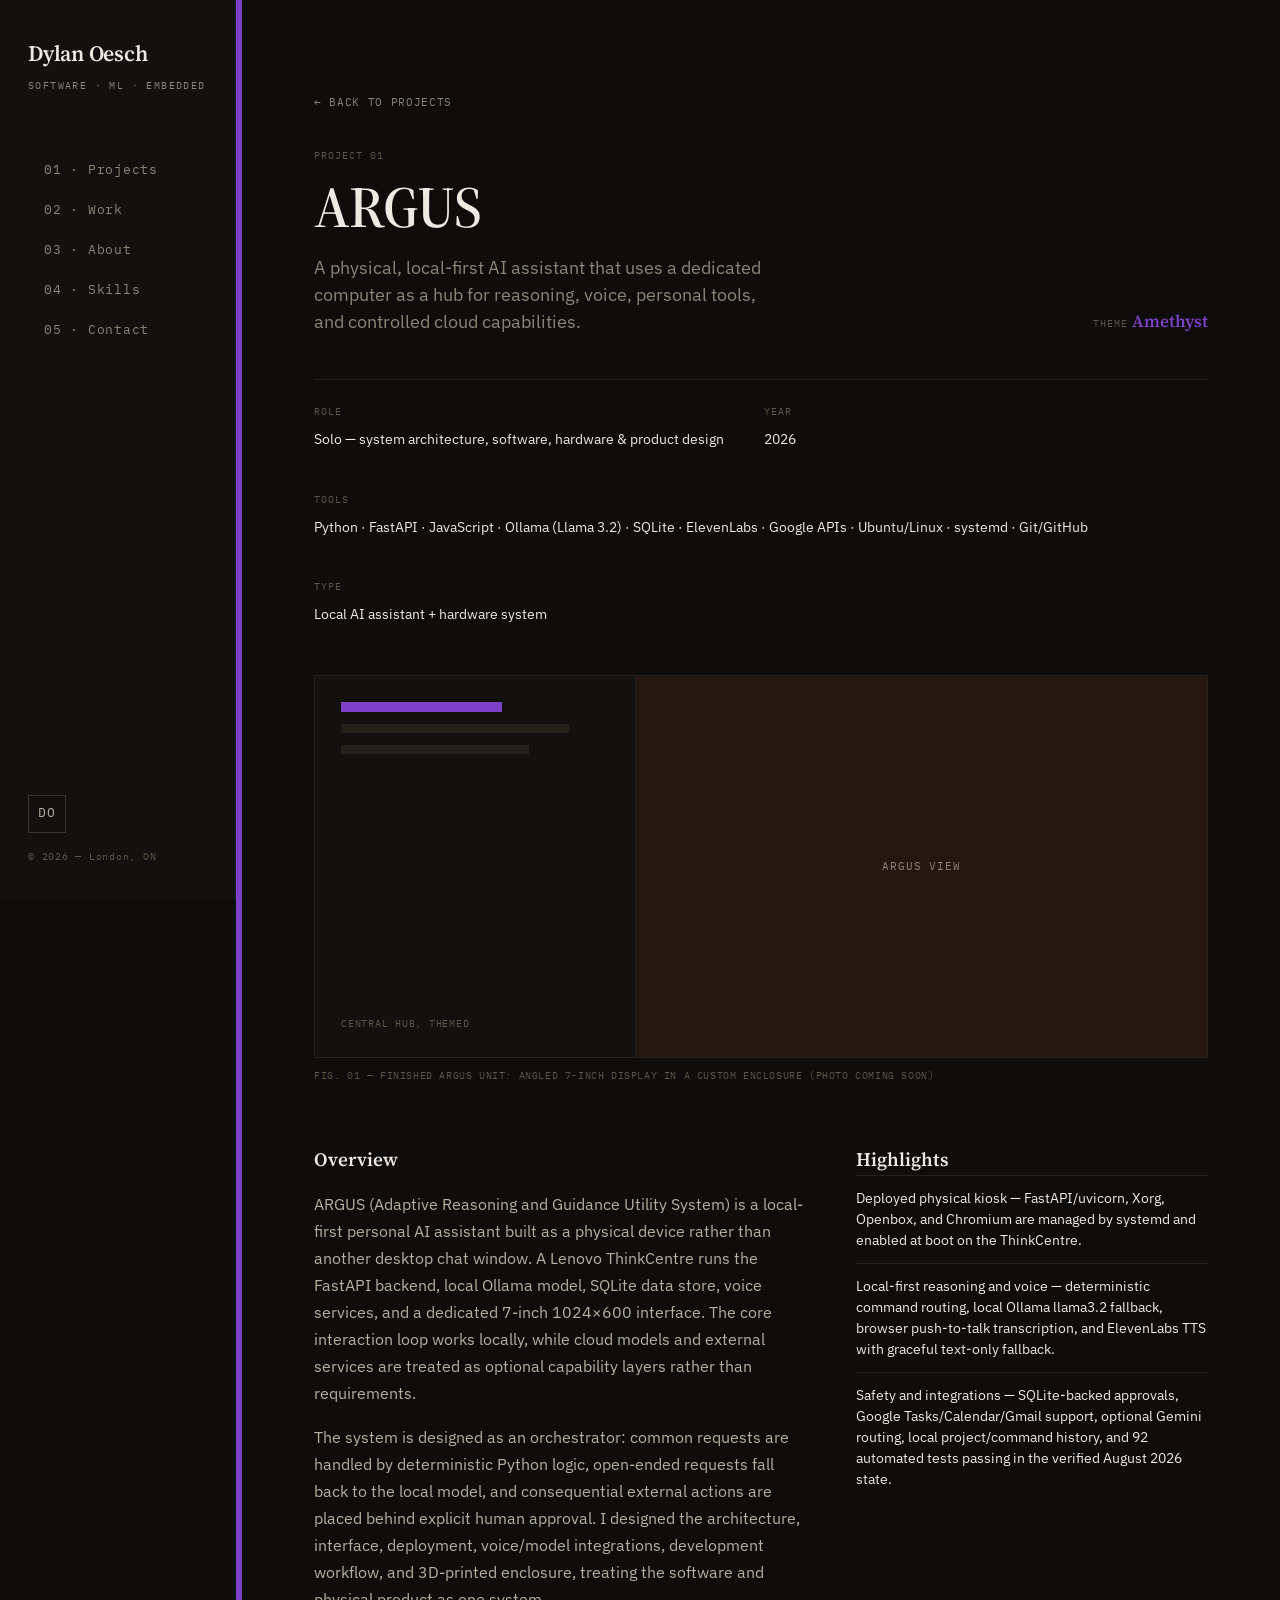
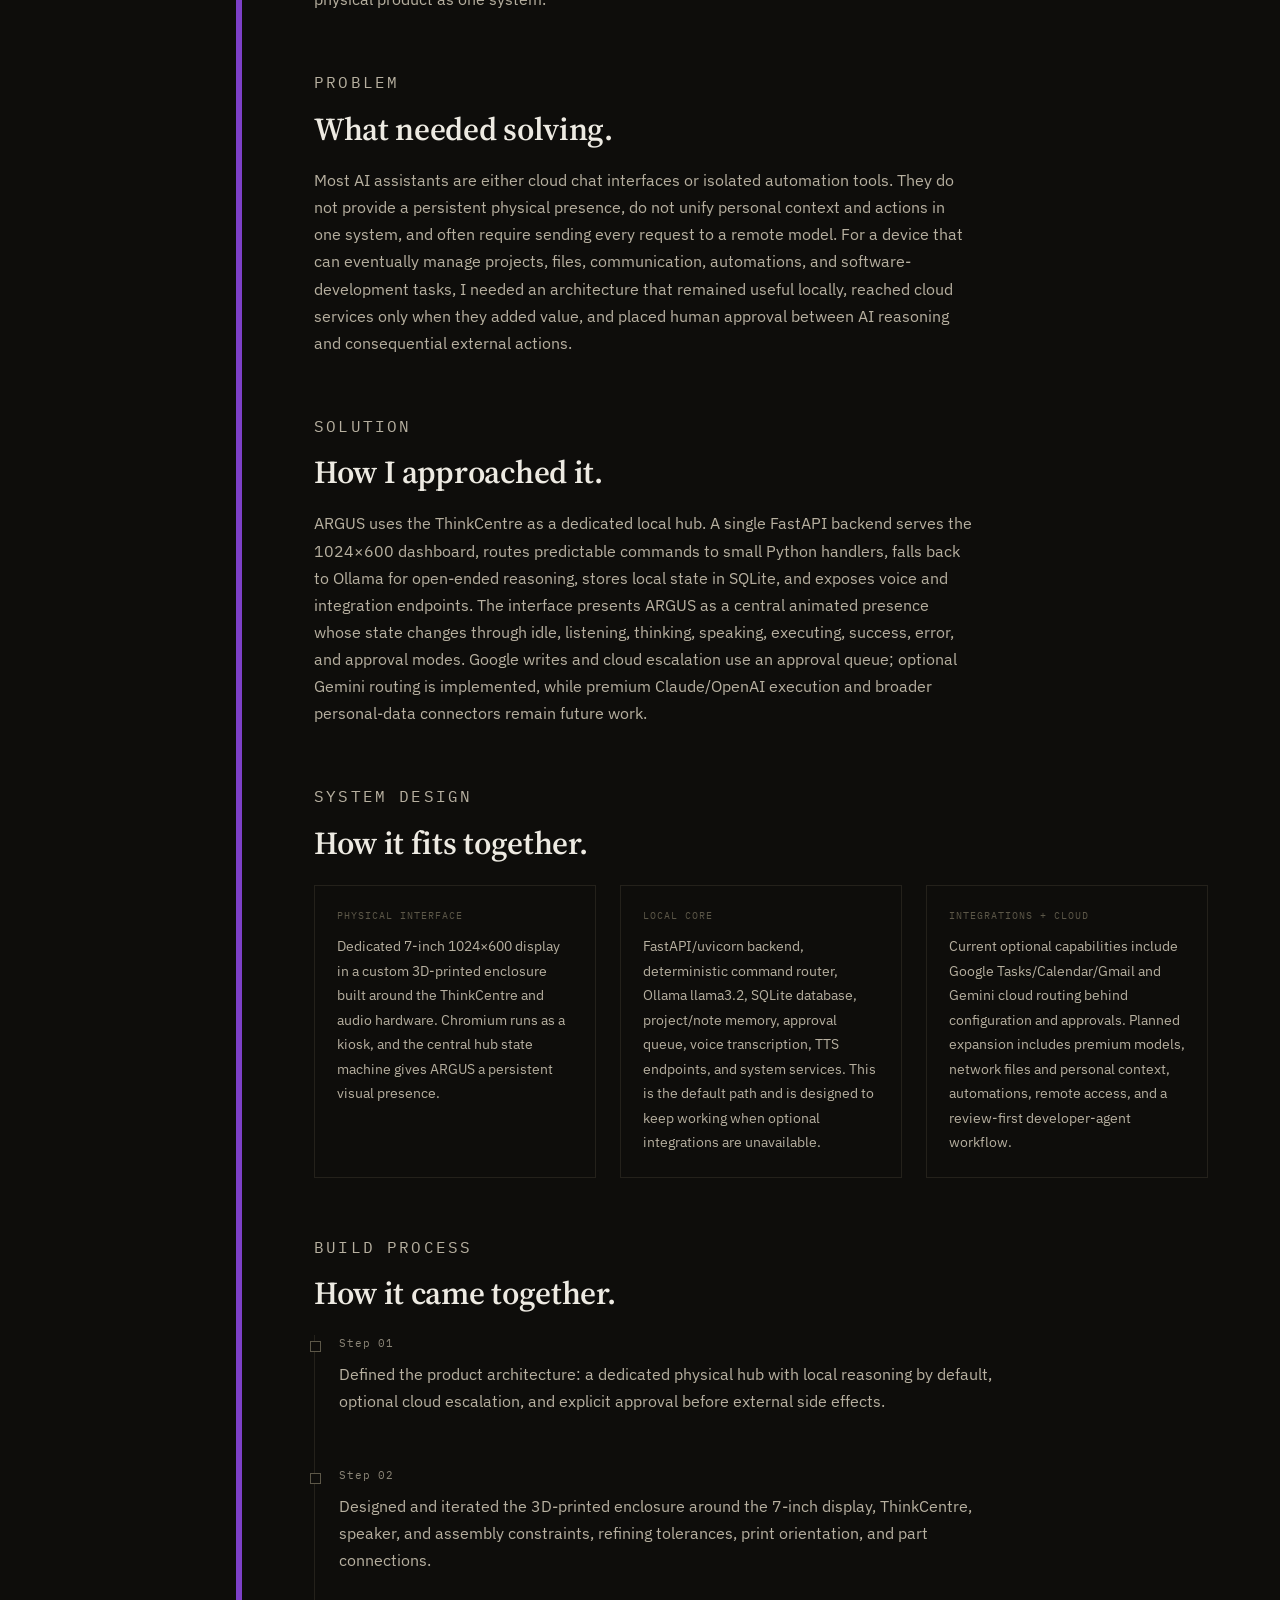
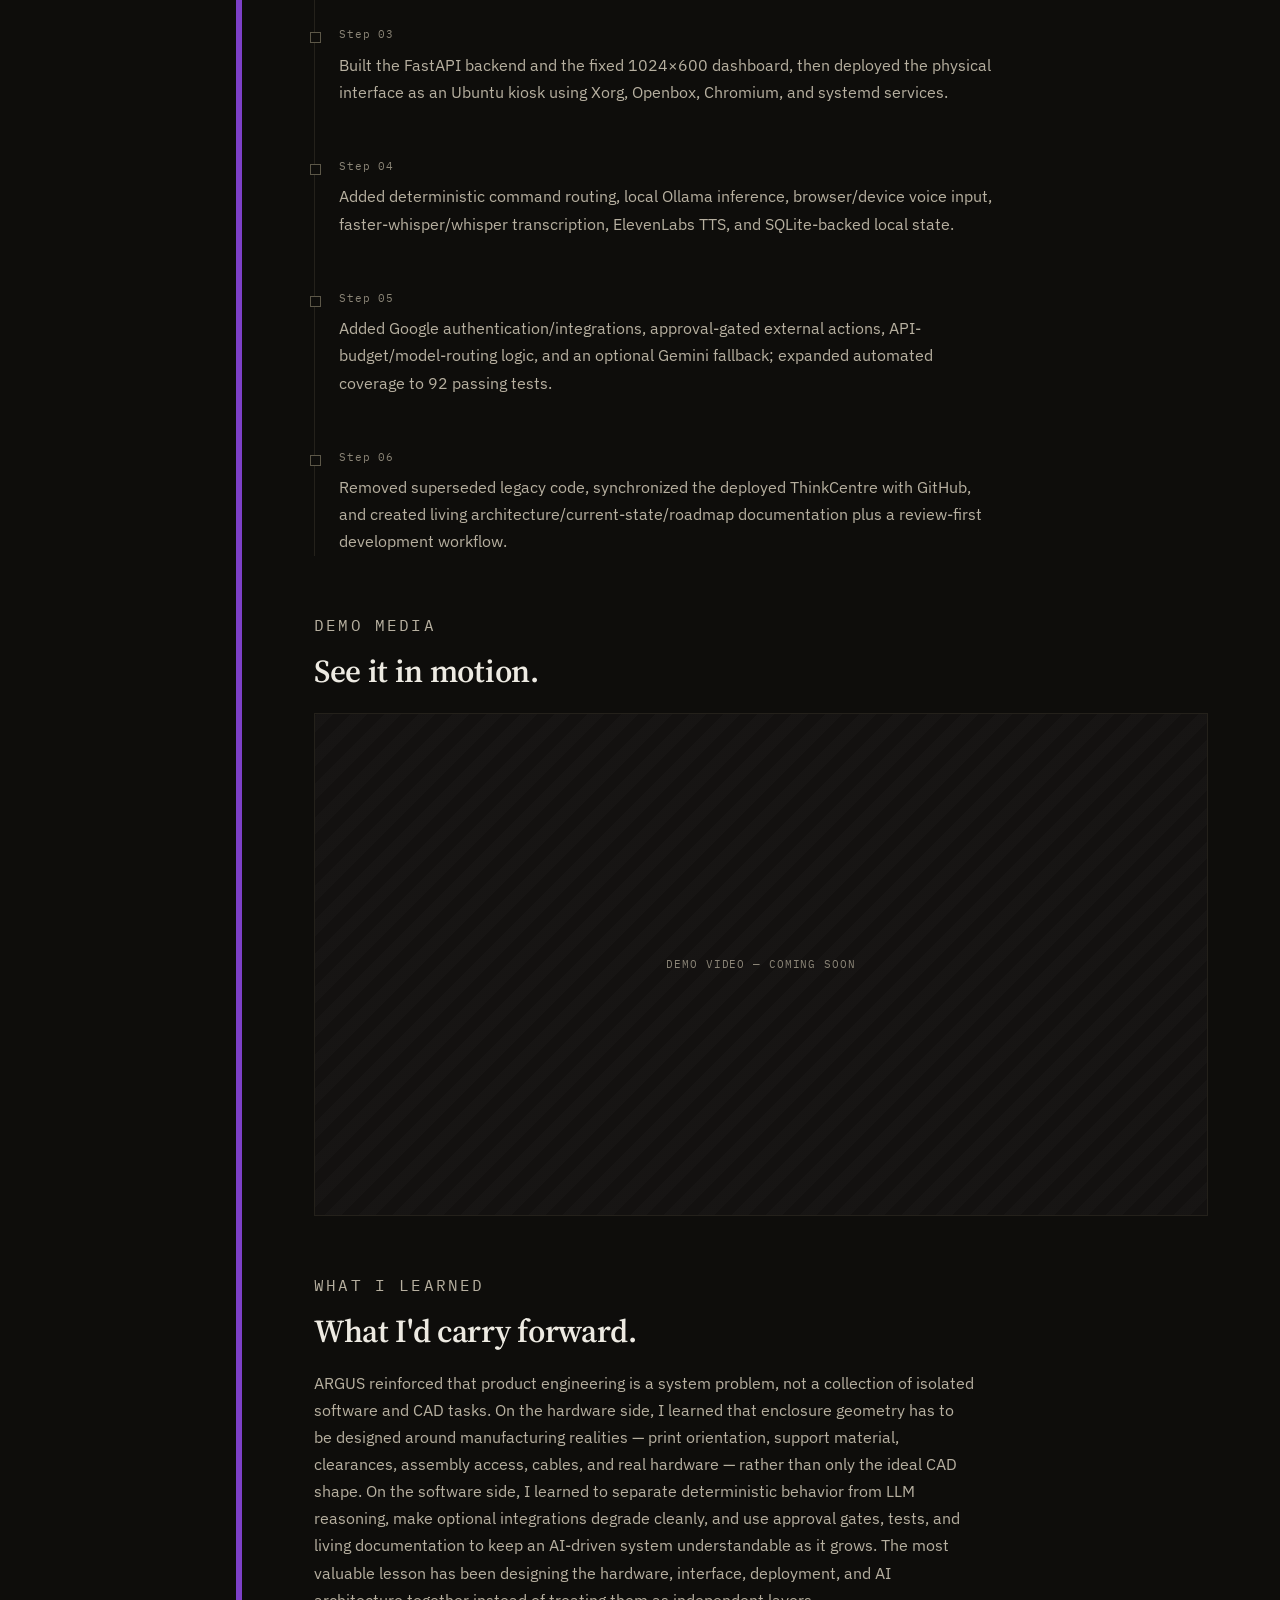
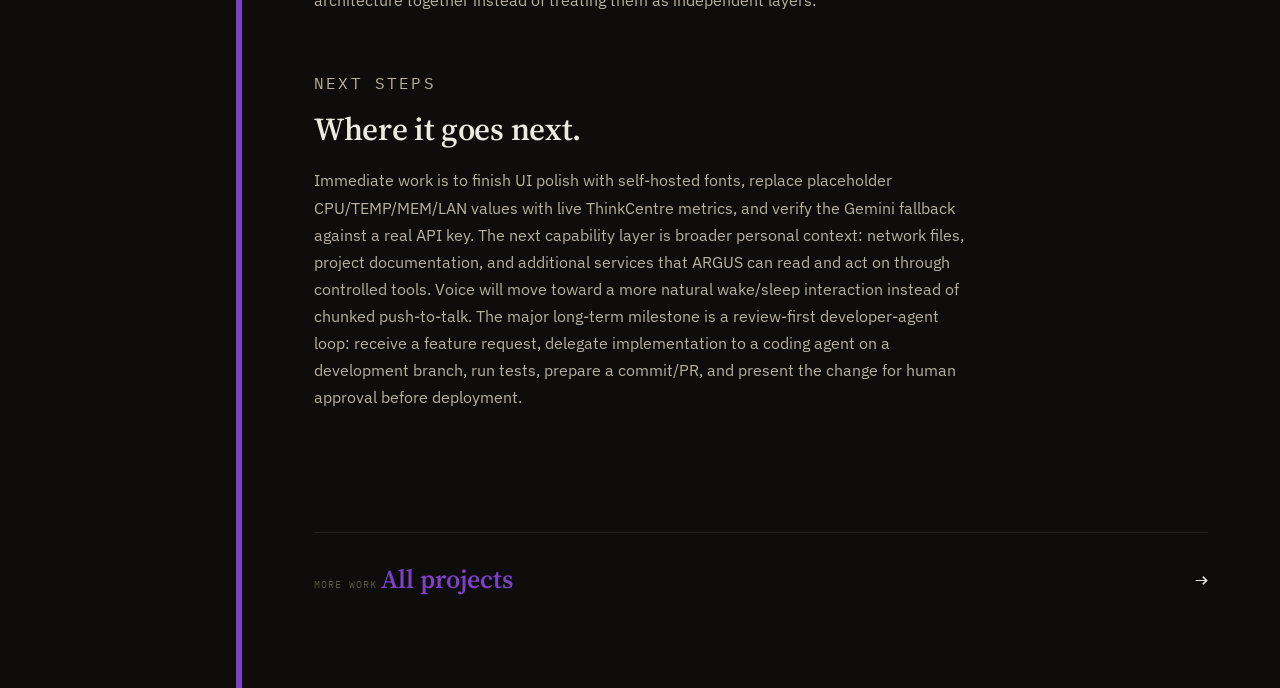
==== argus.html @ 0c1133d1 "Add DO monogram favicon and theme-color Add an SVG favicon (DO monogram, off-white on dark, matching" ====
<!DOCTYPE html>
<html lang="en">
<head>
  <meta charset="UTF-8">
  <meta name="viewport" content="width=device-width, initial-scale=1.0">
  <meta name="description" content="ARGUS — a physical, local-first AI assistant that unifies on-device reasoning, voice, integrations, and custom hardware. A project by Dylan Oesch.">
  <title>ARGUS — Dylan Oesch</title>
  <link rel="preconnect" href="https://fonts.googleapis.com">
  <link rel="preconnect" href="https://fonts.gstatic.com" crossorigin>
  <link href="https://fonts.googleapis.com/css2?family=IBM+Plex+Mono:wght@400;500&family=IBM+Plex+Sans:wght@400;500&family=Source+Serif+4:opsz,wght@8..60,400;8..60,500;8..60,600;8..60,700&display=swap" rel="stylesheet">
  <link rel="icon" type="image/svg+xml" href="favicon.svg">
  <meta name="theme-color" content="#0E0D0B">
  <link rel="stylesheet" href="styles.css">
</head>
<body>
  <div class="layout">
    <!-- Sidebar -->
    <aside class="sidebar">
      <div>
        <a class="brand" href="index.html" aria-label="Portfolio home">
          <span class="brand-name">Dylan Oesch</span>
          <span class="brand-tag">Software · ML · Embedded</span>
        </a>
        <a class="topbar-brand brand-name" href="index.html">Dylan Oesch</a>

        <button class="nav-toggle" type="button" aria-expanded="false" aria-controls="sidebar-nav">
          <span class="sr-only">Toggle navigation</span>
          <span></span>
          <span></span>
          <span></span>
        </button>

        <nav class="sidebar-nav" id="sidebar-nav" aria-label="Primary">
          <a href="index.html#projects">01 · Projects</a>
          <a href="index.html#work">02 · Work</a>
          <a href="index.html#about">03 · About</a>
          <a href="index.html#skills">04 · Skills</a>
          <a href="index.html#contact">05 · Contact</a>
        </nav>
      </div>

      <div class="sidebar-foot">
        <span class="monogram" aria-hidden="true">DO</span>
        <span class="sidebar-copy">&copy; <span id="year"></span> — London, ON</span>
      </div>
    </aside>

    <main class="main">
      <section class="section detail accent-purple">
        <a class="back-link" href="index.html#projects">&larr; Back to projects</a>

        <div class="detail-head">
          <div>
            <p class="label">Project 01</p>
            <h1 style="margin-top:12px;">ARGUS</h1>
            <p class="lede">A physical, local-first AI assistant that uses a dedicated computer as a hub for reasoning, voice, personal tools, and controlled cloud capabilities.</p>
          </div>
          <div class="detail-theme">
            <span class="label">Theme</span>
            <span class="value">Amethyst</span>
          </div>
        </div>

        <!-- Spec strip -->
        <div class="spec-strip">
          <div class="spec"><span class="label">Role</span><span class="value">Solo — system architecture, software, hardware &amp; product design</span></div>
          <div class="spec"><span class="label">Year</span><span class="value">2026</span></div>
          <div class="spec"><span class="label">Tools</span><span class="value">Python · FastAPI · JavaScript · Ollama (Llama 3.2) · SQLite · ElevenLabs · Google APIs · Ubuntu/Linux · systemd · Git/GitHub</span></div>
          <div class="spec"><span class="label">Type</span><span class="value">Local AI assistant + hardware system</span></div>
        </div>

        <!-- Hero figure (placeholder until argus-hero.jpg is added) -->
        <figure class="figure">
          <div class="figure-frame">
            <div class="figure-left">
              <div class="bar"></div>
              <div class="bar-muted" style="width:85%;"></div>
              <div class="bar-muted" style="width:70%;"></div>
              <div class="cap">central hub, themed</div>
            </div>
            <div class="figure-right">
              <span>ARGUS view</span>
            </div>
          </div>
          <figcaption class="figcaption">Fig. 01 — finished ARGUS unit: angled 7-inch display in a custom enclosure (photo coming soon)</figcaption>
        </figure>

        <!-- Overview + Highlights -->
        <div class="detail-body">
          <div class="two-col">
            <div class="detail-block">
              <h3>Overview</h3>
              <p style="margin-top:16px;">ARGUS (Adaptive Reasoning and Guidance Utility System) is a local-first personal AI assistant built as a physical device rather than another desktop chat window. A Lenovo ThinkCentre runs the FastAPI backend, local Ollama model, SQLite data store, voice services, and a dedicated 7-inch 1024×600 interface. The core interaction loop works locally, while cloud models and external services are treated as optional capability layers rather than requirements.</p>
              <p>The system is designed as an orchestrator: common requests are handled by deterministic Python logic, open-ended requests fall back to the local model, and consequential external actions are placed behind explicit human approval. I designed the architecture, interface, deployment, voice/model integrations, development workflow, and 3D-printed enclosure, treating the software and physical product as one system.</p>
            </div>
            <div class="detail-block">
              <h3 style="margin-bottom:0;">Highlights</h3>
              <ul class="highlight-list">
                <li>Deployed physical kiosk — FastAPI/uvicorn, Xorg, Openbox, and Chromium are managed by systemd and enabled at boot on the ThinkCentre.</li>
                <li>Local-first reasoning and voice — deterministic command routing, local Ollama llama3.2 fallback, browser push-to-talk transcription, and ElevenLabs TTS with graceful text-only fallback.</li>
                <li>Safety and integrations — SQLite-backed approvals, Google Tasks/Calendar/Gmail support, optional Gemini routing, local project/command history, and 92 automated tests passing in the verified August 2026 state.</li>
              </ul>
            </div>
          </div>

          <!-- Problem -->
          <article class="detail-block" id="problem">
            <p class="eyebrow">Problem</p>
            <h2>What needed solving.</h2>
            <p>Most AI assistants are either cloud chat interfaces or isolated automation tools. They do not provide a persistent physical presence, do not unify personal context and actions in one system, and often require sending every request to a remote model. For a device that can eventually manage projects, files, communication, automations, and software-development tasks, I needed an architecture that remained useful locally, reached cloud services only when they added value, and placed human approval between AI reasoning and consequential external actions.</p>
          </article>

          <!-- Solution -->
          <article class="detail-block" id="solution">
            <p class="eyebrow">Solution</p>
            <h2>How I approached it.</h2>
            <p>ARGUS uses the ThinkCentre as a dedicated local hub. A single FastAPI backend serves the 1024×600 dashboard, routes predictable commands to small Python handlers, falls back to Ollama for open-ended reasoning, stores local state in SQLite, and exposes voice and integration endpoints. The interface presents ARGUS as a central animated presence whose state changes through idle, listening, thinking, speaking, executing, success, error, and approval modes. Google writes and cloud escalation use an approval queue; optional Gemini routing is implemented, while premium Claude/OpenAI execution and broader personal-data connectors remain future work.</p>
          </article>

          <!-- System design -->
          <article class="detail-block" id="system-design">
            <p class="eyebrow">System Design</p>
            <h2>How it fits together.</h2>
            <div class="spec-grid" style="margin-top:24px;">
              <div class="spec-card">
                <span class="label">Physical Interface</span>
                <p>Dedicated 7-inch 1024×600 display in a custom 3D-printed enclosure built around the ThinkCentre and audio hardware. Chromium runs as a kiosk, and the central hub state machine gives ARGUS a persistent visual presence.</p>
              </div>
              <div class="spec-card">
                <span class="label">Local Core</span>
                <p>FastAPI/uvicorn backend, deterministic command router, Ollama llama3.2, SQLite database, project/note memory, approval queue, voice transcription, TTS endpoints, and system services. This is the default path and is designed to keep working when optional integrations are unavailable.</p>
              </div>
              <div class="spec-card">
                <span class="label">Integrations + Cloud</span>
                <p>Current optional capabilities include Google Tasks/Calendar/Gmail and Gemini cloud routing behind configuration and approvals. Planned expansion includes premium models, network files and personal context, automations, remote access, and a review-first developer-agent workflow.</p>
              </div>
            </div>
          </article>

          <!-- Build process -->
          <article class="detail-block" id="build-process">
            <p class="eyebrow">Build Process</p>
            <h2>How it came together.</h2>
            <div class="timeline" style="margin-top:24px;">
              <div class="timeline-item">
                <div class="timeline-date">Step 01</div>
                <p style="margin-top:8px;">Defined the product architecture: a dedicated physical hub with local reasoning by default, optional cloud escalation, and explicit approval before external side effects.</p>
              </div>
              <div class="timeline-item">
                <div class="timeline-date">Step 02</div>
                <p style="margin-top:8px;">Designed and iterated the 3D-printed enclosure around the 7-inch display, ThinkCentre, speaker, and assembly constraints, refining tolerances, print orientation, and part connections.</p>
              </div>
              <div class="timeline-item">
                <div class="timeline-date">Step 03</div>
                <p style="margin-top:8px;">Built the FastAPI backend and the fixed 1024×600 dashboard, then deployed the physical interface as an Ubuntu kiosk using Xorg, Openbox, Chromium, and systemd services.</p>
              </div>
              <div class="timeline-item">
                <div class="timeline-date">Step 04</div>
                <p style="margin-top:8px;">Added deterministic command routing, local Ollama inference, browser/device voice input, faster-whisper/whisper transcription, ElevenLabs TTS, and SQLite-backed local state.</p>
              </div>
              <div class="timeline-item">
                <div class="timeline-date">Step 05</div>
                <p style="margin-top:8px;">Added Google authentication/integrations, approval-gated external actions, API-budget/model-routing logic, and an optional Gemini fallback; expanded automated coverage to 92 passing tests.</p>
              </div>
              <div class="timeline-item">
                <div class="timeline-date">Step 06</div>
                <p style="margin-top:8px;">Removed superseded legacy code, synchronized the deployed ThinkCentre with GitHub, and created living architecture/current-state/roadmap documentation plus a review-first development workflow.</p>
              </div>
            </div>
          </article>

          <!-- Demo media (placeholder until argus-demo.mp4 is added) -->
          <article class="detail-block" id="demo-media">
            <p class="eyebrow">Demo Media</p>
            <h2>See it in motion.</h2>
            <div class="media-placeholder" style="margin-top:24px;" role="img" aria-label="Demo video placeholder">
              Demo video — coming soon
            </div>
          </article>

          <!-- What I learned -->
          <article class="detail-block" id="learned">
            <p class="eyebrow">What I Learned</p>
            <h2>What I'd carry forward.</h2>
            <p>ARGUS reinforced that product engineering is a system problem, not a collection of isolated software and CAD tasks. On the hardware side, I learned that enclosure geometry has to be designed around manufacturing realities — print orientation, support material, clearances, assembly access, cables, and real hardware — rather than only the ideal CAD shape. On the software side, I learned to separate deterministic behavior from LLM reasoning, make optional integrations degrade cleanly, and use approval gates, tests, and living documentation to keep an AI-driven system understandable as it grows. The most valuable lesson has been designing the hardware, interface, deployment, and AI architecture together instead of treating them as independent layers.</p>
          </article>

          <!-- Next steps -->
          <article class="detail-block" id="next-steps">
            <p class="eyebrow">Next Steps</p>
            <h2>Where it goes next.</h2>
            <p>Immediate work is to finish UI polish with self-hosted fonts, replace placeholder CPU/TEMP/MEM/LAN values with live ThinkCentre metrics, and verify the Gemini fallback against a real API key. The next capability layer is broader personal context: network files, project documentation, and additional services that ARGUS can read and act on through controlled tools. Voice will move toward a more natural wake/sleep interaction instead of chunked push-to-talk. The major long-term milestone is a review-first developer-agent loop: receive a feature request, delegate implementation to a coding agent on a development branch, run tests, prepare a commit/PR, and present the change for human approval before deployment.</p>
          </article>

          <!-- Back to projects -->
          <a class="next-project accent-purple" href="index.html#projects">
            <div>
              <span class="label">More work</span>
              <span class="value">All projects</span>
            </div>
            <span class="arrow" aria-hidden="true">&rarr;</span>
          </a>
        </div>
      </section>
    </main>
  </div>

  <script src="script.js"></script>
</body>
</html>
---- styles.css ----
/* =============================================================
   Dylan Oesch — Portfolio
   Editorial dark theme: warm ink palette, serif display + mono
   labels, fixed numbered sidebar, hairline-divided sections.
   Each project carries its own accent color (--accent).
   ============================================================= */

:root {
  /* Surfaces */
  --bg: #0e0d0b;
  --surface: #131110;
  --surface-hover: #151310;

  /* Borders */
  --border: #24211b;
  --border-strong: #3a362b;

  /* Text */
  --ink: #edeae2;      /* primary text */
  --muted: #b7b0a0;    /* secondary text / prose */
  --label: #8b8577;    /* nav, eyebrows, metadata */
  --faint: #5c5748;    /* index numbers, decorative labels */

  /* Accent (overridden per project) */
  --accent: oklch(0.58 0.15 256);
  --accent-tint: color-mix(in oklch, var(--accent) 30%, var(--surface));
  --accent-faint: color-mix(in oklch, var(--accent) 12%, var(--surface));

  /* Type */
  --font-serif: "Source Serif 4", Georgia, "Times New Roman", serif;
  --font-mono: "IBM Plex Mono", ui-monospace, "SFMono-Regular", Menlo, monospace;
  --font-sans: "IBM Plex Sans", system-ui, -apple-system, "Segoe UI", sans-serif;

  /* Layout */
  --sidebar-width: 236px;
  --pad-block: 88px;
  --pad-inline: 72px;
  --content-max: 1040px;
  --ease: 170ms ease;
}

* {
  box-sizing: border-box;
}

html {
  scroll-behavior: smooth;
}

body {
  margin: 0;
  min-height: 100vh;
  background: var(--bg);
  color: var(--ink);
  font-family: var(--font-sans);
  line-height: 1.6;
  -webkit-font-smoothing: antialiased;
}

body.nav-open {
  overflow: hidden;
}

a {
  color: var(--ink);
  text-decoration: none;
  transition: color var(--ease);
}

a:hover {
  color: var(--muted);
}

button {
  font-family: inherit;
}

img,
svg {
  display: block;
  max-width: 100%;
}

::selection {
  background: var(--ink);
  color: var(--bg);
}

h1,
h2,
h3,
p {
  margin-top: 0;
}

.sr-only {
  position: absolute;
  width: 1px;
  height: 1px;
  padding: 0;
  margin: -1px;
  overflow: hidden;
  clip: rect(0, 0, 0, 0);
  white-space: nowrap;
  border: 0;
}

/* -------------------------------------------------------------
   Shared type helpers
   ------------------------------------------------------------- */
.serif {
  font-family: var(--font-serif);
  font-weight: 600;
  letter-spacing: -0.01em;
}

.mono {
  font-family: var(--font-mono);
  letter-spacing: 0.08em;
}

.eyebrow {
  font-family: var(--font-mono);
  font-size: 11px;
  letter-spacing: 0.14em;
  text-transform: uppercase;
  color: var(--faint);
  margin: 0;
}

.label {
  font-family: var(--font-mono);
  font-size: 10px;
  letter-spacing: 0.1em;
  text-transform: uppercase;
  color: var(--faint);
}

/* -------------------------------------------------------------
   Layout shell
   ------------------------------------------------------------- */
.layout {
  display: flex;
  min-height: 100vh;
}

.sidebar {
  position: sticky;
  top: 0;
  align-self: flex-start;
  width: var(--sidebar-width);
  flex-shrink: 0;
  height: 100vh;
  background: var(--surface);
  border-right: 1px solid var(--border);
  display: flex;
  flex-direction: column;
  justify-content: space-between;
  padding: 36px 28px;
  z-index: 20;
}

.brand {
  display: block;
  color: var(--ink);
}

.brand:hover {
  color: var(--ink);
}

.brand-name {
  font-family: var(--font-serif);
  font-weight: 600;
  font-size: 22px;
  letter-spacing: -0.01em;
}

.brand-tag {
  font-family: var(--font-mono);
  font-size: 10px;
  letter-spacing: 0.14em;
  text-transform: uppercase;
  color: var(--label);
  margin-top: 6px;
}

.sidebar-nav {
  display: flex;
  flex-direction: column;
  margin-top: 52px;
}

.sidebar-nav a {
  padding: 10px 0 10px 14px;
  border-left: 2px solid transparent;
  font-family: var(--font-mono);
  font-size: 12.5px;
  letter-spacing: 0.06em;
  color: var(--label);
  transition: color var(--ease), border-color var(--ease);
}

.sidebar-nav a:hover,
.sidebar-nav a:focus-visible {
  color: var(--ink);
  outline: none;
}

.sidebar-nav a.active {
  color: var(--ink);
  border-left-color: var(--ink);
}

.sidebar-foot {
  display: flex;
  flex-direction: column;
  gap: 16px;
}

.monogram {
  width: 38px;
  height: 38px;
  border: 1px solid var(--border-strong);
  display: flex;
  align-items: center;
  justify-content: center;
  font-family: var(--font-mono);
  font-size: 13px;
  letter-spacing: 0.04em;
  color: var(--muted);
}

.sidebar-copy {
  font-family: var(--font-mono);
  font-size: 9.5px;
  letter-spacing: 0.08em;
  color: var(--faint);
}

/* Mobile top-bar controls (hidden on desktop) */
.topbar-brand,
.nav-toggle {
  display: none;
}

/* -------------------------------------------------------------
   Main + sections
   ------------------------------------------------------------- */
.main {
  flex: 1;
  min-width: 0;
}

.section {
  padding: var(--pad-block) var(--pad-inline);
  max-width: calc(var(--content-max) + var(--pad-inline) * 2);
  scroll-margin-top: 24px;
}

.section + .section {
  border-top: 1px solid var(--border);
}

.section-head {
  margin-bottom: 56px;
}

.section-head .eyebrow {
  margin-bottom: 18px;
}

h1 {
  font-family: var(--font-serif);
  font-weight: 600;
  letter-spacing: -0.01em;
  font-size: clamp(38px, 4.8vw, 58px);
  line-height: 1.08;
  margin: 0;
}

h2 {
  font-family: var(--font-serif);
  font-weight: 600;
  letter-spacing: -0.01em;
  font-size: clamp(28px, 3.2vw, 40px);
  line-height: 1.14;
  margin: 0;
}

h3 {
  font-family: var(--font-serif);
  font-weight: 600;
  font-size: 19px;
  margin: 0;
}

.lede {
  max-width: 60ch;
  font-size: 15.5px;
  line-height: 1.7;
  color: var(--muted);
  margin: 20px 0 0;
}

/* Buttons / links */
.btn {
  display: inline-flex;
  align-items: center;
  gap: 8px;
  background: none;
  color: var(--ink);
  border: 1px solid var(--border-strong);
  cursor: pointer;
  padding: 13px 22px;
  font-family: var(--font-mono);
  font-size: 11.5px;
  letter-spacing: 0.08em;
  text-transform: uppercase;
  transition: border-color var(--ease), color var(--ease), background var(--ease);
}

.btn:hover,
.btn:focus-visible {
  border-color: var(--ink);
  color: var(--ink);
  outline: none;
}

.btn-accent {
  border-color: var(--accent);
  color: var(--accent);
}

.btn-accent:hover,
.btn-accent:focus-visible {
  border-color: var(--accent);
  background: var(--accent-faint);
  color: var(--accent);
}

/* -------------------------------------------------------------
   01 · Work — left-rule timeline
   ------------------------------------------------------------- */
.timeline {
  position: relative;
  padding-left: 24px;
  border-left: 1px solid var(--border);
  max-width: 760px;
}

.timeline-item {
  position: relative;
  padding-bottom: 52px;
}

.timeline-item:last-child {
  padding-bottom: 0;
}

.timeline-item::before {
  content: "";
  position: absolute;
  left: -29px;
  top: 6px;
  width: 9px;
  height: 9px;
  background: var(--bg);
  border: 1px solid var(--faint);
}

.timeline-date {
  font-family: var(--font-mono);
  font-size: 11px;
  letter-spacing: 0.08em;
  color: var(--label);
}

.timeline-role {
  display: flex;
  align-items: baseline;
  gap: 12px;
  flex-wrap: wrap;
  margin-top: 8px;
}

.timeline-role .role {
  font-family: var(--font-serif);
  font-weight: 600;
  font-size: 22px;
}

.timeline-role .company {
  font-size: 14px;
  color: var(--muted);
}

.timeline-role .place {
  font-family: var(--font-mono);
  font-size: 10.5px;
  letter-spacing: 0.06em;
  text-transform: uppercase;
  color: var(--faint);
}

.timeline-item p {
  margin: 14px 0 0;
  font-size: 15px;
  line-height: 1.65;
  color: var(--muted);
  max-width: 62ch;
}

.timeline-points {
  margin: 14px 0 0;
  padding: 0;
  list-style: none;
  max-width: 64ch;
}

.timeline-points li {
  position: relative;
  padding-left: 20px;
  margin-bottom: 10px;
  font-size: 15px;
  line-height: 1.6;
  color: var(--muted);
}

.timeline-points li:last-child {
  margin-bottom: 0;
}

.timeline-points li::before {
  content: "";
  position: absolute;
  left: 0;
  top: 10px;
  width: 5px;
  height: 5px;
  background: var(--faint);
}

.timeline-tools {
  margin-top: 14px;
  font-family: var(--font-mono);
  font-size: 11px;
  letter-spacing: 0.04em;
  color: var(--faint);
}

/* -------------------------------------------------------------
   02 · Projects — docket rows
   ------------------------------------------------------------- */
.docket {
  border-top: 1px solid var(--border);
  margin-top: 8px;
}

.docket-row {
  --accent: oklch(0.58 0.15 256);
  display: flex;
  align-items: center;
  gap: 36px;
  width: 100%;
  text-align: left;
  border-bottom: 1px solid var(--border);
  padding: 30px 6px;
  color: var(--ink);
  transition: background var(--ease);
}

.docket-row:hover {
  background: var(--surface-hover);
  color: var(--ink);
}

.docket-bar {
  width: 4px;
  align-self: stretch;
  flex-shrink: 0;
  background: var(--accent);
}

.docket-index {
  font-family: var(--font-mono);
  font-size: 11px;
  letter-spacing: 0.08em;
  color: var(--faint);
  width: 22px;
  flex-shrink: 0;
}

.docket-body {
  flex: 1;
  min-width: 0;
}

.project-context {
  display: block;
  margin-bottom: 8px;
  font-family: var(--font-mono);
  font-size: 9.5px;
  letter-spacing: 0.1em;
  text-transform: uppercase;
  color: var(--faint);
}

.project-context .ctx-name {
  color: var(--label);
}

.project-context .ctx-link {
  color: var(--label);
  cursor: pointer;
  transition: color var(--ease);
}

.project-context .ctx-link:hover,
.project-context .ctx-link:focus-visible {
  color: var(--ink);
  outline: none;
  text-decoration: underline;
  text-underline-offset: 2px;
}

.docket-title {
  display: flex;
  align-items: baseline;
  gap: 12px;
  flex-wrap: wrap;
}

.docket-title .name {
  font-family: var(--font-serif);
  font-weight: 600;
  font-size: 27px;
}

.docket-title .year {
  font-family: var(--font-mono);
  font-size: 10.5px;
  letter-spacing: 0.06em;
  color: var(--faint);
}

.docket-tagline {
  margin-top: 6px;
  font-size: 14.5px;
  color: var(--label);
  max-width: 56ch;
}

.docket-tags {
  display: flex;
  gap: 8px;
  flex-shrink: 0;
}

.tag {
  font-family: var(--font-mono);
  font-size: 9.5px;
  letter-spacing: 0.06em;
  text-transform: uppercase;
  color: var(--label);
  border: 1px solid var(--border-strong);
  padding: 4px 8px;
}

.docket-arrow {
  font-family: var(--font-mono);
  font-size: 18px;
  color: var(--accent);
  flex-shrink: 0;
}

/* -------------------------------------------------------------
   03 · About
   ------------------------------------------------------------- */
.about-grid {
  display: grid;
  grid-template-columns: 300px 1fr;
  gap: 56px;
  align-items: start;
}

.portrait {
  aspect-ratio: 3 / 4;
  background: var(--surface);
  border: 1px solid var(--border);
  display: flex;
  align-items: flex-end;
  padding: 14px;
}

.about-copy p {
  font-size: 15.5px;
  line-height: 1.75;
  color: var(--muted);
  max-width: 60ch;
  margin: 0 0 16px;
}

.fact-row {
  display: flex;
  flex-wrap: wrap;
  gap: 48px;
  margin-top: 24px;
  padding-top: 24px;
  border-top: 1px solid var(--border);
}

.fact .label {
  display: block;
  margin-bottom: 6px;
}

.fact .value {
  font-size: 14px;
}

/* -------------------------------------------------------------
   04 · Skills — hairline-divided groups
   ------------------------------------------------------------- */
.skill-group {
  display: flex;
  gap: 32px;
  padding: 22px 0;
  border-top: 1px solid var(--border);
}

.skill-group:last-child {
  border-bottom: 1px solid var(--border);
}

.skill-group .label {
  width: 180px;
  flex-shrink: 0;
  color: var(--label);
}

.skill-items {
  display: flex;
  flex-wrap: wrap;
  gap: 10px 28px;
  font-size: 15px;
  color: var(--ink);
}

/* -------------------------------------------------------------
   05 · Contact
   ------------------------------------------------------------- */
.status {
  display: flex;
  align-items: center;
  gap: 9px;
  margin: 20px 0 24px;
}

.status-dot {
  width: 7px;
  height: 7px;
  border-radius: 50%;
  background: oklch(0.7 0.16 150);
}

.status-label {
  font-family: var(--font-mono);
  font-size: 11px;
  letter-spacing: 0.08em;
  text-transform: uppercase;
  color: var(--label);
}

.contact-list {
  margin-top: 44px;
  border-top: 1px solid var(--border);
  max-width: 520px;
}

.contact-item {
  display: flex;
  align-items: center;
  justify-content: space-between;
  padding: 16px 0;
  border-bottom: 1px solid var(--border);
}

.contact-item .label {
  color: var(--faint);
}

.contact-item .value {
  font-size: 14.5px;
  color: var(--ink);
}

/* -------------------------------------------------------------
   Project detail template
   ------------------------------------------------------------- */
.detail {
  border-left: 6px solid var(--accent);
}

.back-link {
  font-family: var(--font-mono);
  font-size: 11px;
  letter-spacing: 0.06em;
  text-transform: uppercase;
  color: var(--label);
}

/* Coming-soon banner (reusable on any project detail page) */
.coming-soon {
  display: flex;
  align-items: center;
  gap: 14px;
  flex-wrap: wrap;
  margin-top: 28px;
  padding: 14px 18px;
  border: 1px solid var(--border-strong);
  border-left: 3px solid var(--accent);
  background: var(--accent-faint);
}

.coming-soon .cs-dot {
  width: 7px;
  height: 7px;
  border-radius: 50%;
  background: var(--accent);
  flex-shrink: 0;
}

.coming-soon .cs-badge {
  font-family: var(--font-mono);
  font-size: 10px;
  letter-spacing: 0.14em;
  text-transform: uppercase;
  color: var(--accent);
}

.coming-soon .cs-text {
  font-size: 13.5px;
  color: var(--muted);
}

@media (prefers-reduced-motion: no-preference) {
  .coming-soon .cs-dot {
    animation: cs-pulse 2.4s ease-in-out infinite;
  }

  @keyframes cs-pulse {
    0%, 100% { opacity: 1; }
    50% { opacity: 0.3; }
  }
}

.template-note {
  display: inline-block;
  margin-bottom: 28px;
  border: 1px solid var(--border-strong);
  color: var(--muted);
  font-family: var(--font-mono);
  font-size: 10.5px;
  letter-spacing: 0.08em;
  text-transform: uppercase;
  padding: 8px 12px;
}

.detail-head {
  display: flex;
  align-items: flex-end;
  justify-content: space-between;
  gap: 32px;
  flex-wrap: wrap;
  margin-top: 34px;
}

.detail-head .lede {
  font-size: 18px;
  line-height: 1.5;
  color: var(--label);
  max-width: 42ch;
  margin-top: 16px;
}

.detail-theme {
  text-align: right;
}

.detail-theme .value {
  font-family: var(--font-serif);
  font-weight: 600;
  font-size: 17px;
  color: var(--accent);
  margin-top: 6px;
}

.spec-strip {
  display: flex;
  flex-wrap: wrap;
  gap: 40px;
  margin-top: 44px;
  padding-top: 24px;
  border-top: 1px solid var(--border);
}

.spec .label {
  display: block;
  margin-bottom: 6px;
}

.spec .value {
  font-size: 13.5px;
  color: var(--ink);
}

.figure {
  margin: 48px 0 0;
}

.figure-frame {
  aspect-ratio: 21 / 9;
  background: var(--surface);
  border: 1px solid var(--border);
  overflow: hidden;
  display: flex;
}

.figure-left {
  width: 36%;
  padding: 26px;
  border-right: 1px solid var(--border);
  display: flex;
  flex-direction: column;
  gap: 12px;
}

.figure-left .bar {
  height: 10px;
  width: 60%;
  background: var(--accent);
}

.figure-left .bar-muted {
  height: 9px;
  background: var(--border);
}

.figure-left .cap {
  margin-top: auto;
  font-family: var(--font-mono);
  font-size: 9.5px;
  letter-spacing: 0.08em;
  text-transform: uppercase;
  color: var(--faint);
}

.figure-right {
  flex: 1;
  background: var(--accent-faint);
  display: flex;
  align-items: center;
  justify-content: center;
}

.figure-right span {
  font-family: var(--font-mono);
  font-size: 11px;
  letter-spacing: 0.08em;
  text-transform: uppercase;
  color: var(--label);
}

.figcaption {
  margin-top: 10px;
  font-family: var(--font-mono);
  font-size: 10px;
  letter-spacing: 0.06em;
  text-transform: uppercase;
  color: var(--faint);
}

.detail-body {
  display: grid;
  gap: 56px;
  margin-top: 60px;
}

.detail-block h2 {
  font-size: clamp(24px, 2.6vw, 32px);
  margin-bottom: 20px;
}

.detail-block .eyebrow {
  margin-bottom: 14px;
}

.detail-block p {
  font-size: 15.5px;
  line-height: 1.75;
  color: var(--muted);
  max-width: 66ch;
  margin: 0 0 16px;
}

.detail-block p:last-child {
  margin-bottom: 0;
}

.two-col {
  display: grid;
  grid-template-columns: 1.4fr 1fr;
  gap: 48px;
}

.highlight-list {
  margin: 0;
  padding: 0;
  list-style: none;
}

.highlight-list li {
  padding: 12px 0;
  border-top: 1px solid var(--border);
  font-size: 14px;
  line-height: 1.5;
  color: var(--ink);
}

.spec-grid {
  display: grid;
  grid-template-columns: repeat(auto-fit, minmax(200px, 1fr));
  gap: 24px;
}

.spec-card {
  border: 1px solid var(--border);
  padding: 22px;
}

.spec-card .label {
  display: block;
  margin-bottom: 10px;
}

.spec-card p {
  margin: 0;
  font-size: 14px;
  color: var(--muted);
}

.media-placeholder {
  aspect-ratio: 16 / 9;
  border: 1px solid var(--border);
  background:
    repeating-linear-gradient(
      -45deg,
      transparent,
      transparent 12px,
      rgba(255, 255, 255, 0.015) 12px,
      rgba(255, 255, 255, 0.015) 24px
    ),
    var(--surface);
  display: flex;
  align-items: center;
  justify-content: center;
  color: var(--label);
  font-family: var(--font-mono);
  font-size: 11px;
  letter-spacing: 0.08em;
  text-transform: uppercase;
}

.next-project {
  display: flex;
  align-items: center;
  justify-content: space-between;
  width: 100%;
  margin-top: 64px;
  padding: 26px 0 0;
  border-top: 1px solid var(--border);
  text-align: left;
}

.next-project .value {
  font-family: var(--font-serif);
  font-weight: 600;
  font-size: 26px;
  margin-top: 8px;
  color: var(--accent);
}

.next-project .arrow {
  font-family: var(--font-mono);
  font-size: 22px;
  color: var(--ink);
}

/* -------------------------------------------------------------
   Per-project accent themes
   ------------------------------------------------------------- */
.accent-cobalt   { --accent: oklch(0.58 0.15 256); }
.accent-viridian { --accent: oklch(0.60 0.12 168); }
.accent-amber    { --accent: oklch(0.67 0.13 64); }
.accent-crimson  { --accent: oklch(0.60 0.16 24); }
.accent-magenta  { --accent: oklch(0.60 0.18 330); }
.accent-purple   { --accent: oklch(0.52 0.20 300); }
.accent-red      { --accent: oklch(0.62 0.19 25); }
.accent-darkred  { --accent: oklch(0.47 0.15 24); }

[class*="accent-"] {
  --accent-tint: color-mix(in oklch, var(--accent) 30%, var(--surface));
  --accent-faint: color-mix(in oklch, var(--accent) 12%, var(--surface));
}

/* -------------------------------------------------------------
   Responsive — sidebar collapses to a top bar
   ------------------------------------------------------------- */
@media (max-width: 860px) {
  :root {
    --pad-block: 56px;
    --pad-inline: 28px;
  }

  .layout {
    flex-direction: column;
  }

  .sidebar {
    position: sticky;
    top: 0;
    width: 100%;
    height: auto;
    flex-direction: row;
    align-items: center;
    justify-content: space-between;
    padding: 16px 24px;
    background: color-mix(in srgb, var(--surface) 92%, transparent);
    backdrop-filter: blur(14px);
    border-right: none;
    border-bottom: 1px solid var(--border);
  }

  .sidebar > div:first-child {
    display: flex;
    align-items: center;
    justify-content: space-between;
    width: 100%;
  }

  /* Hide the desktop brand block; show a compact one in the bar */
  .sidebar .brand {
    display: none;
  }

  .topbar-brand {
    display: block;
  }

  .nav-toggle {
    display: inline-flex;
    flex-direction: column;
    gap: 4px;
    width: 40px;
    height: 40px;
    align-items: center;
    justify-content: center;
    border: 1px solid var(--border-strong);
    background: none;
    color: var(--ink);
    cursor: pointer;
  }

  .nav-toggle span {
    display: block;
    width: 16px;
    height: 2px;
    background: currentColor;
  }

  .sidebar-nav {
    position: absolute;
    top: 100%;
    left: 0;
    right: 0;
    margin-top: 0;
    background: var(--surface);
    border-bottom: 1px solid var(--border);
    padding: 8px 24px 16px;
    display: none;
  }

  .sidebar-nav.is-open {
    display: flex;
  }

  .sidebar-nav a {
    padding: 12px 0 12px 14px;
  }

  .sidebar-foot {
    display: none;
  }
}

@media (max-width: 720px) {
  .docket-row {
    flex-wrap: wrap;
    gap: 16px 20px;
  }

  .docket-tags,
  .docket-arrow {
    display: none;
  }

  .about-grid {
    grid-template-columns: 1fr;
    gap: 32px;
  }

  .portrait {
    max-width: 260px;
  }

  .skill-group {
    flex-direction: column;
    gap: 12px;
  }

  .skill-group .label {
    width: auto;
  }

  .two-col {
    grid-template-columns: 1fr;
    gap: 32px;
  }

  .figure-frame {
    aspect-ratio: 4 / 3;
  }

  .detail-head {
    align-items: flex-start;
  }

  .detail-theme {
    text-align: left;
  }
}
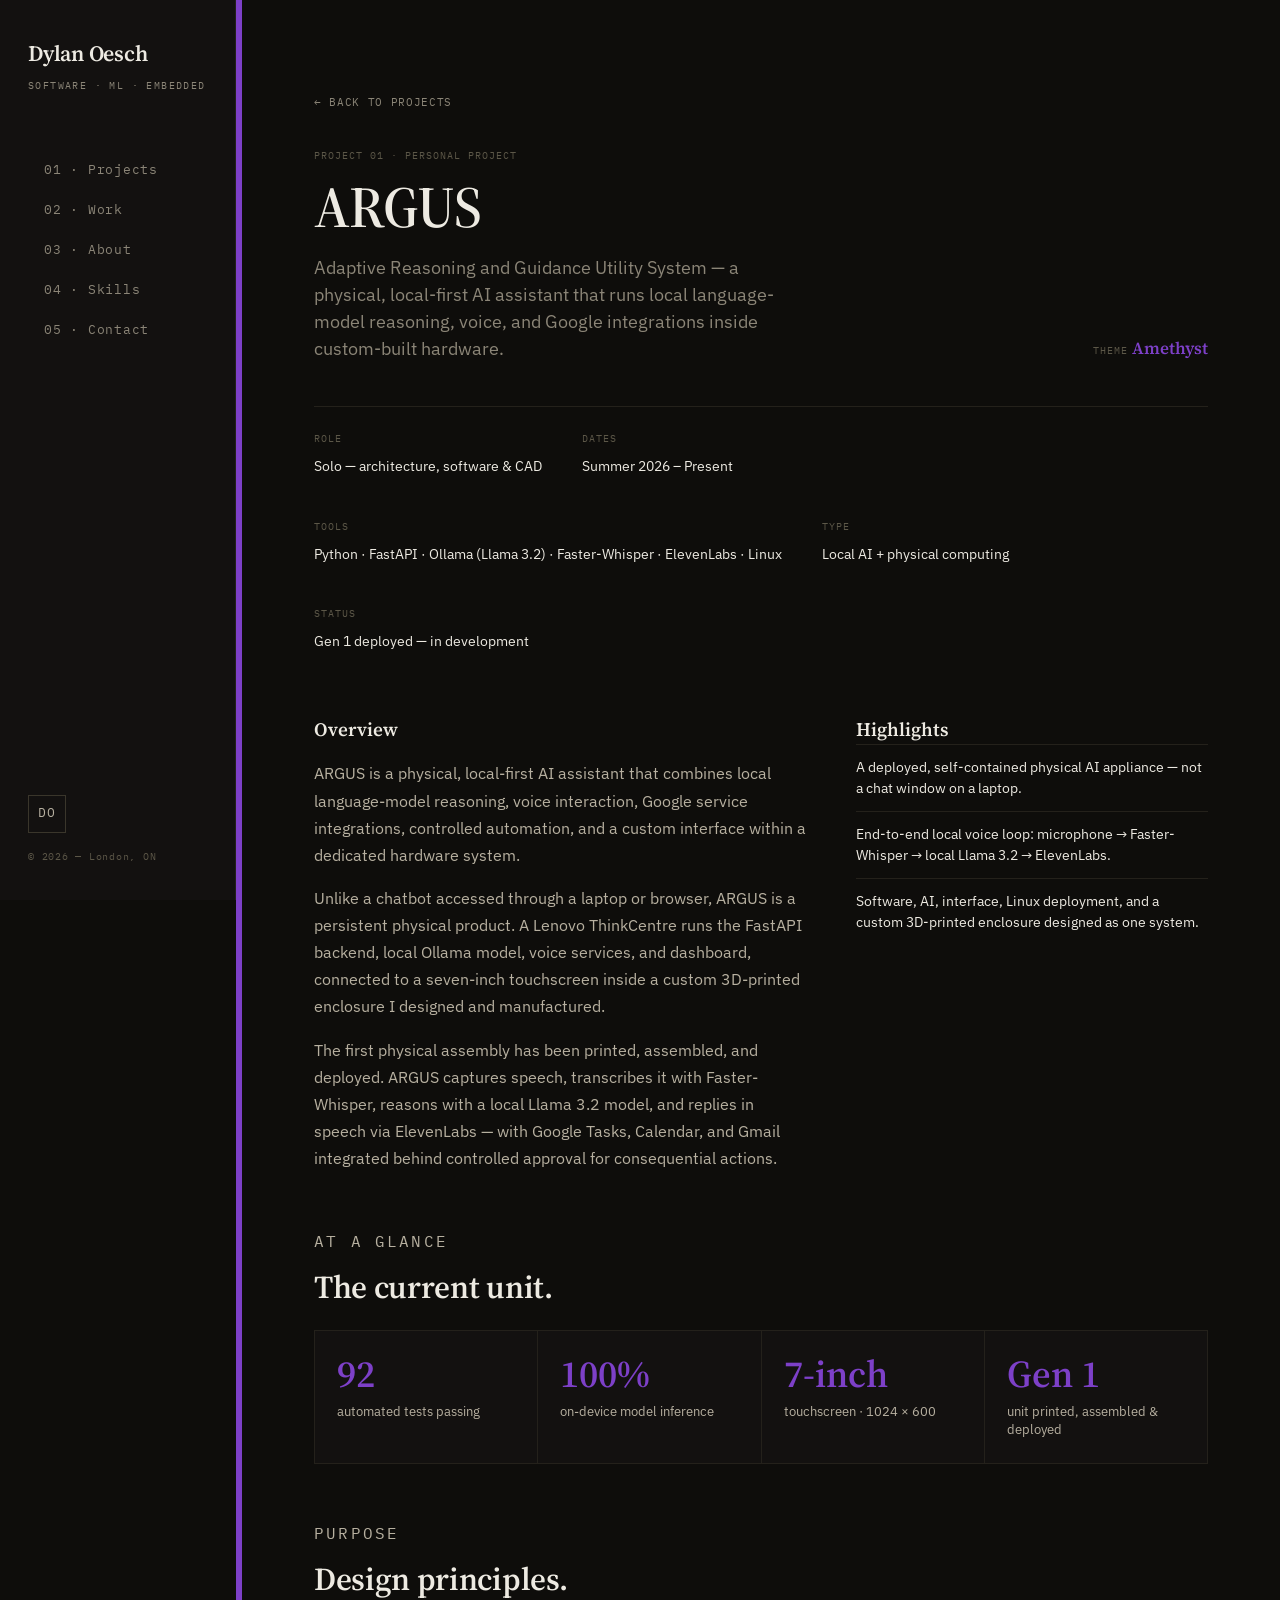
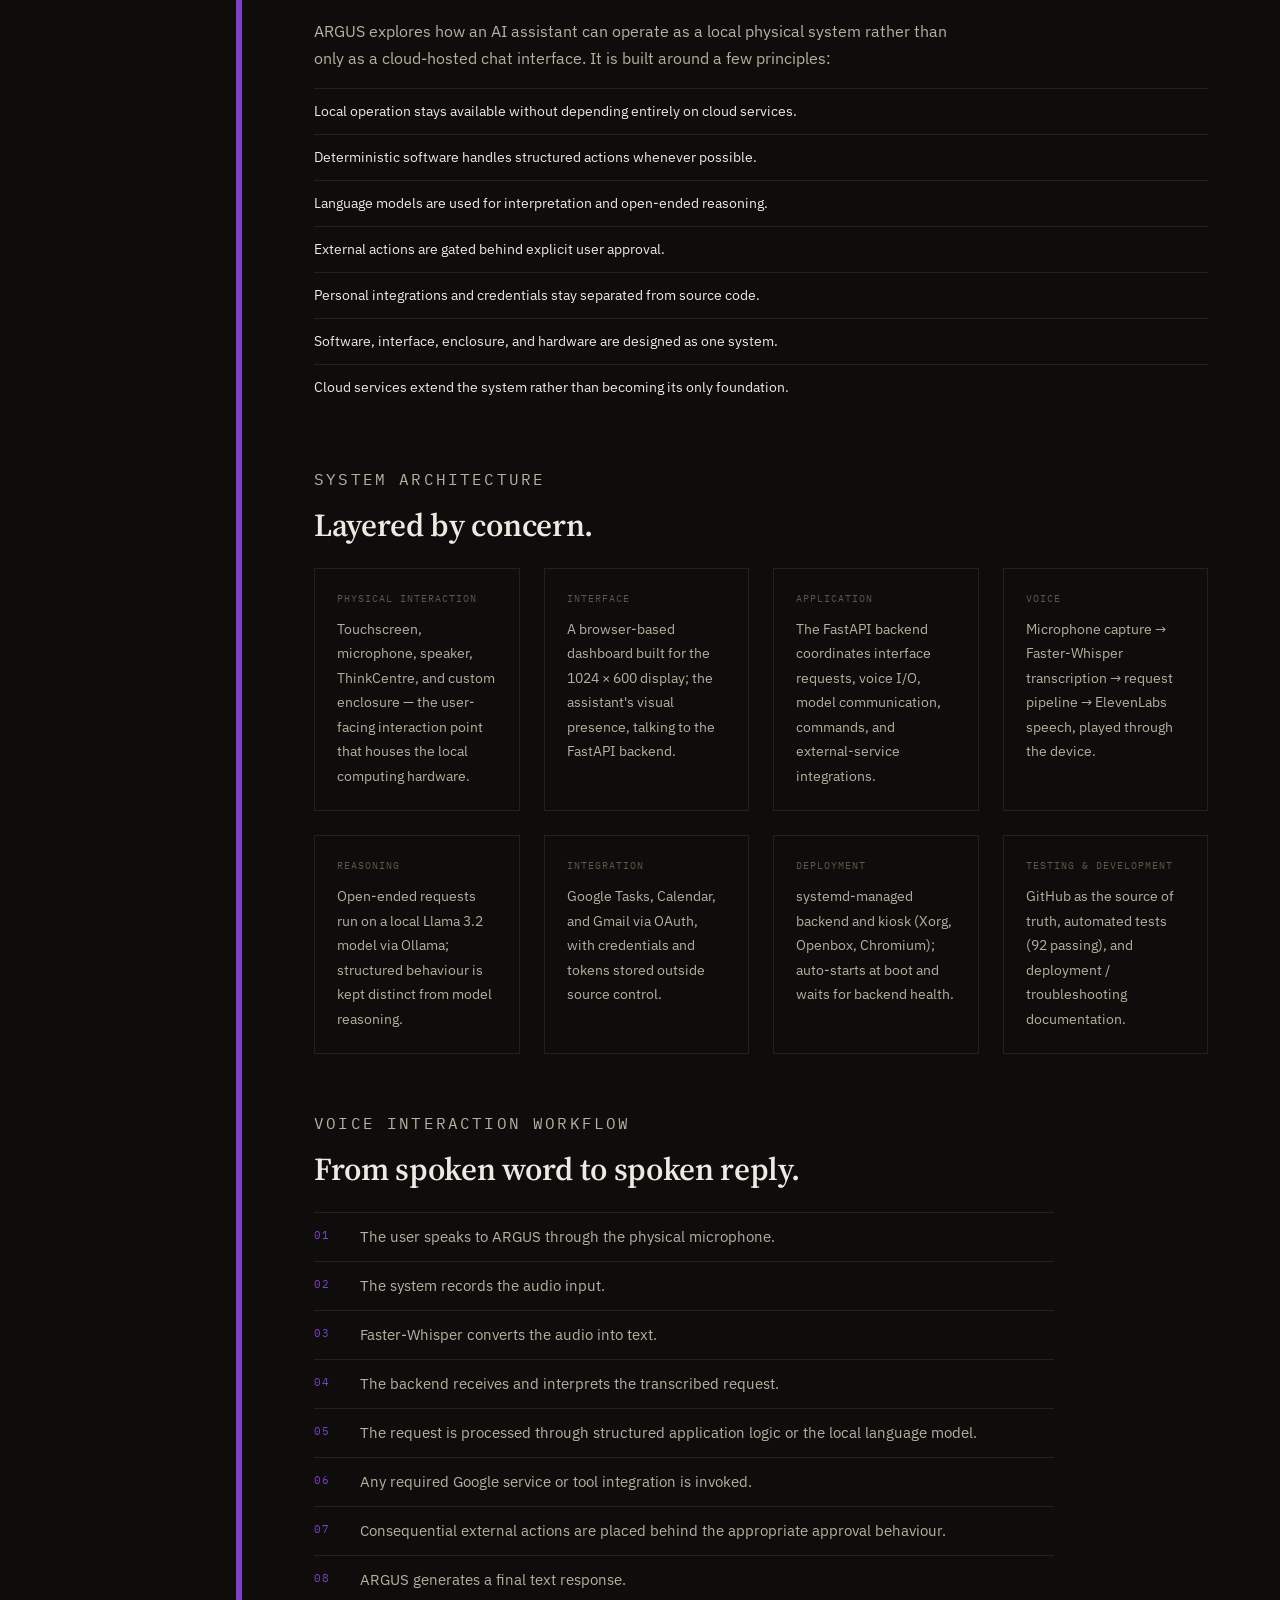
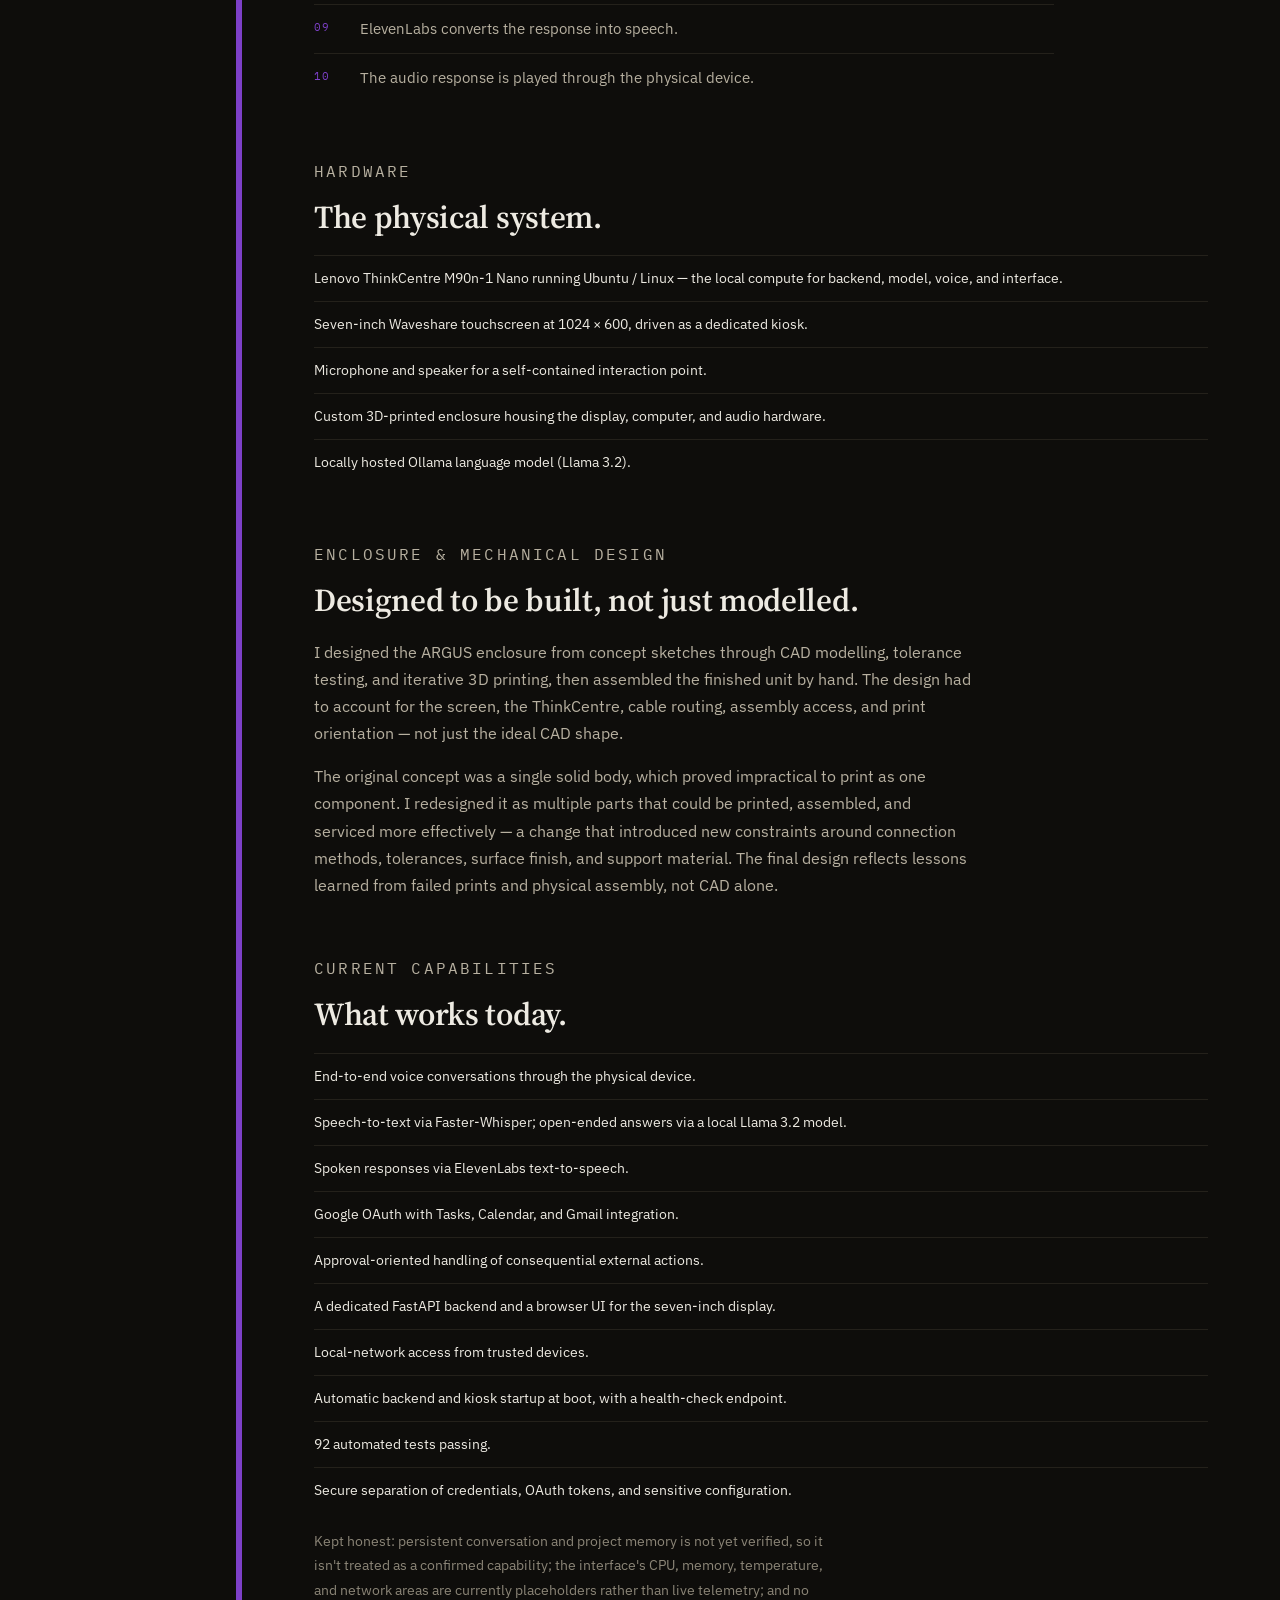
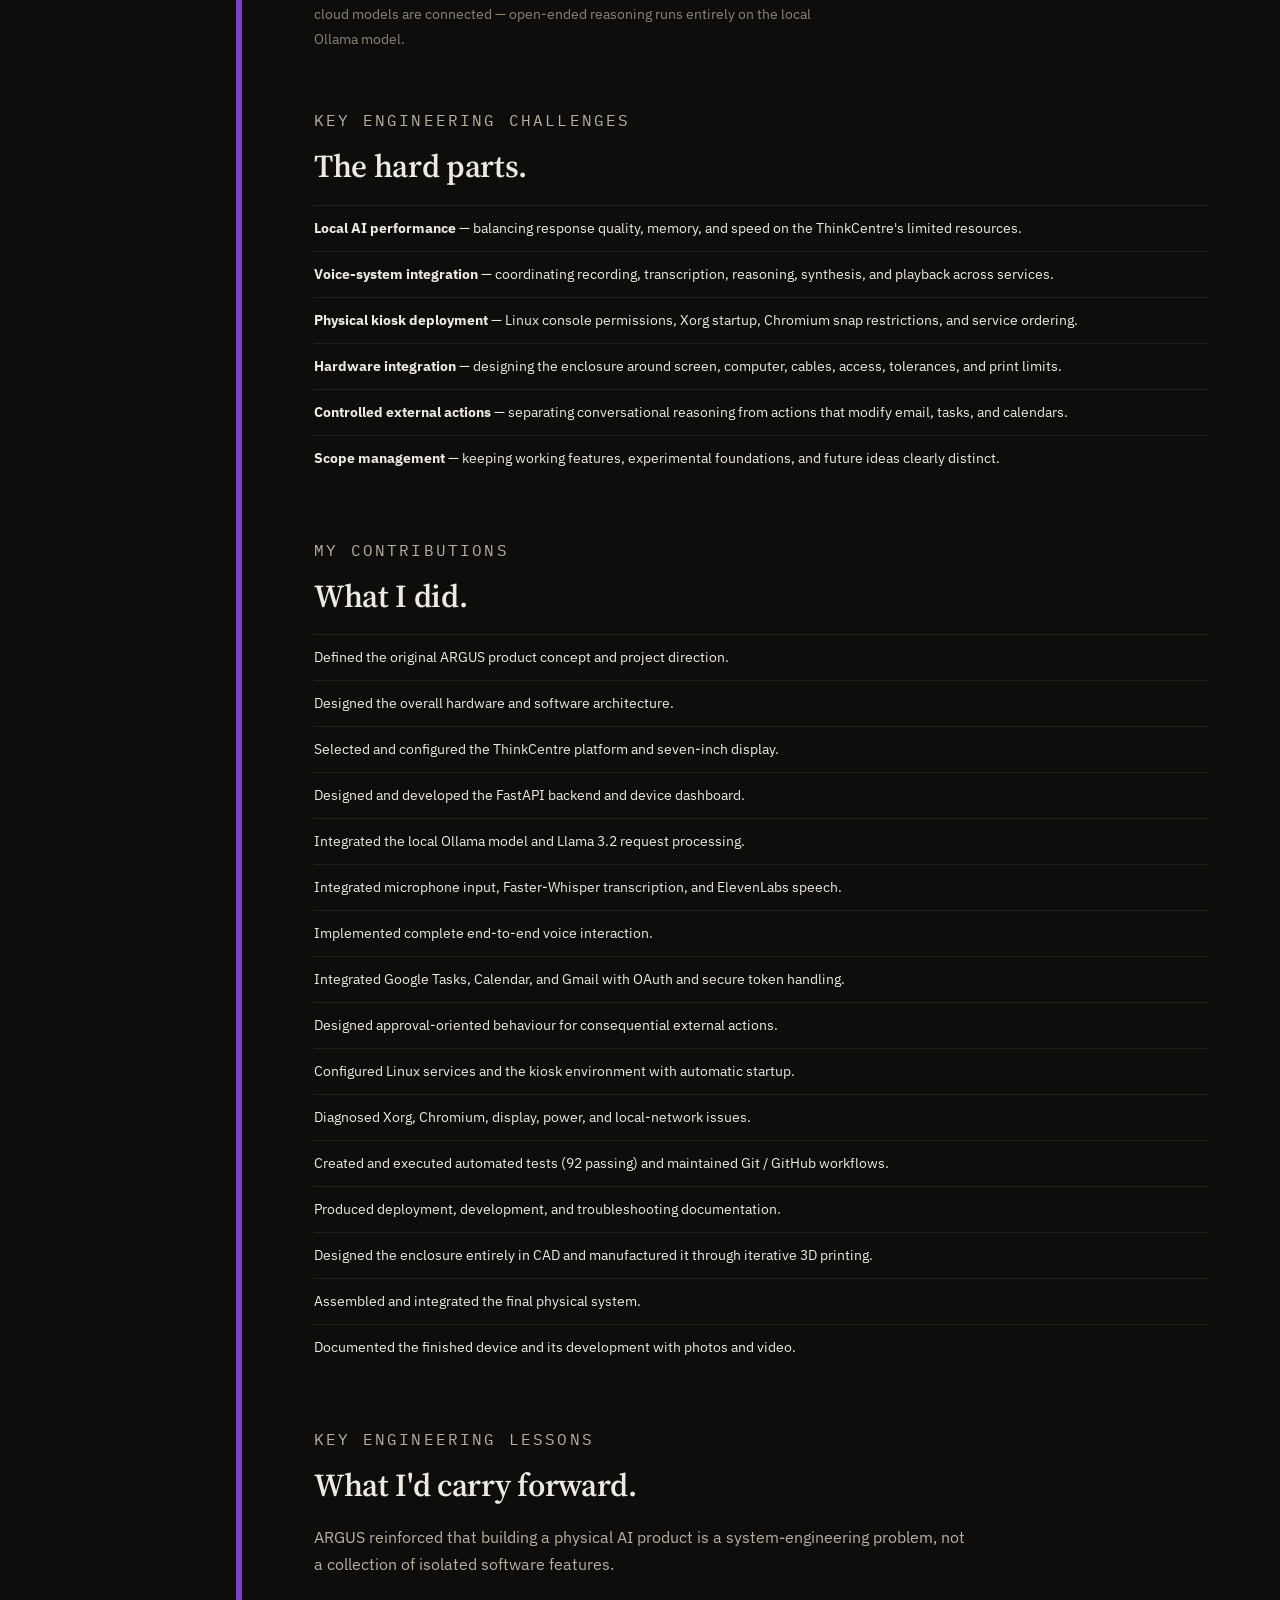
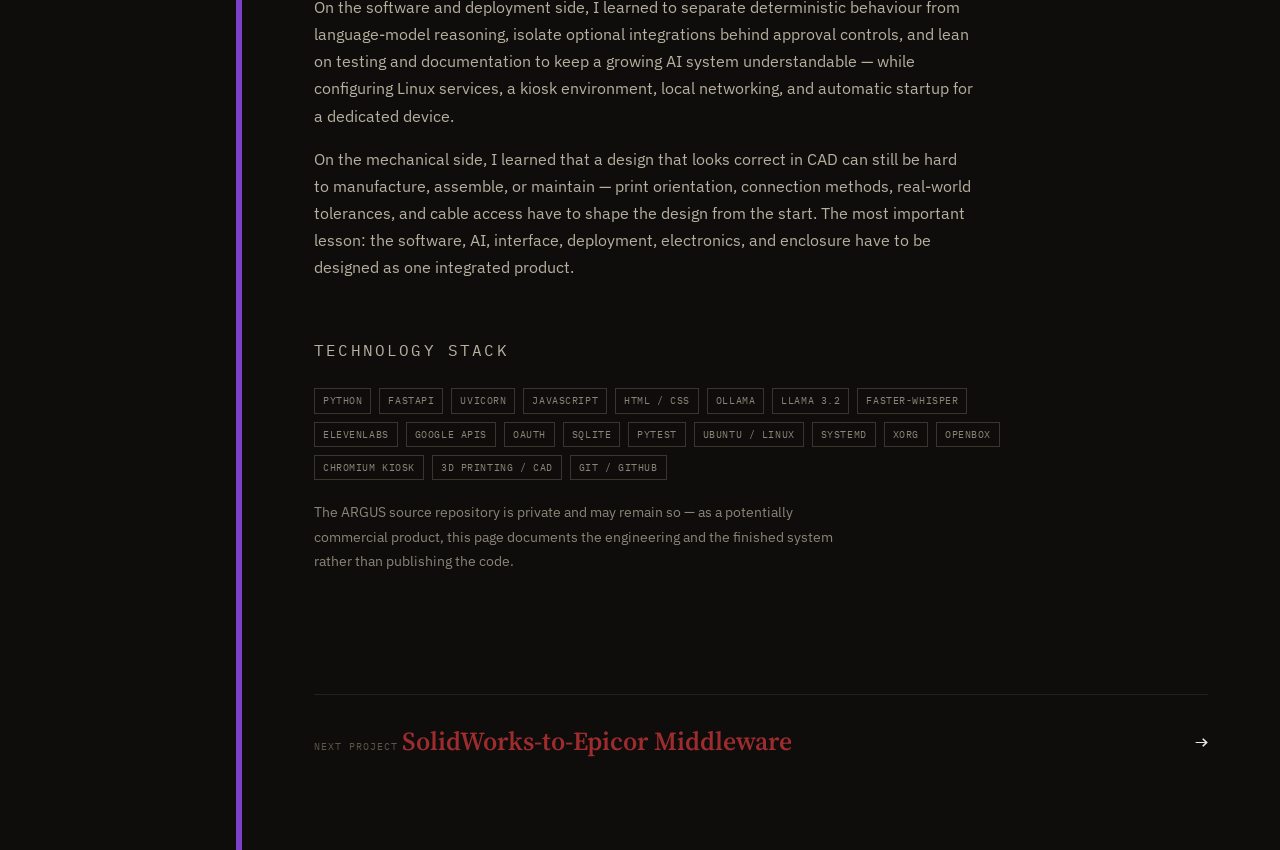
==== commit 4bc98494: "Expand ARGUS into a full case study Rebuild the ARGUS page from the detailed system spec: physical l" ====
--- a/argus.html
+++ b/argus.html
@@ -3,7 +3,7 @@
 <head>
   <meta charset="UTF-8">
   <meta name="viewport" content="width=device-width, initial-scale=1.0">
-  <meta name="description" content="ARGUS — a physical, local-first AI assistant that unifies on-device reasoning, voice, integrations, and custom hardware. A project by Dylan Oesch.">
+  <meta name="description" content="ARGUS — a physical, local-first AI assistant combining local language-model reasoning, voice interaction, Google integrations, and a custom 3D-printed enclosure on dedicated hardware. A project by Dylan Oesch.">
   <title>ARGUS — Dylan Oesch</title>
   <link rel="preconnect" href="https://fonts.googleapis.com">
   <link rel="preconnect" href="https://fonts.gstatic.com" crossorigin>
@@ -51,9 +51,9 @@
 
         <div class="detail-head">
           <div>
-            <p class="label">Project 01</p>
+            <p class="label">Project 01 · Personal Project</p>
             <h1 style="margin-top:12px;">ARGUS</h1>
-            <p class="lede">A physical, local-first AI assistant that uses a dedicated computer as a hub for reasoning, voice, personal tools, and controlled cloud capabilities.</p>
+            <p class="lede">Adaptive Reasoning and Guidance Utility System — a physical, local-first AI assistant that runs local language-model reasoning, voice, and Google integrations inside custom-built hardware.</p>
           </div>
           <div class="detail-theme">
             <span class="label">Theme</span>
@@ -63,140 +63,238 @@
 
         <!-- Spec strip -->
         <div class="spec-strip">
-          <div class="spec"><span class="label">Role</span><span class="value">Solo — system architecture, software, hardware &amp; product design</span></div>
-          <div class="spec"><span class="label">Year</span><span class="value">2026</span></div>
-          <div class="spec"><span class="label">Tools</span><span class="value">Python · FastAPI · JavaScript · Ollama (Llama 3.2) · SQLite · ElevenLabs · Google APIs · Ubuntu/Linux · systemd · Git/GitHub</span></div>
-          <div class="spec"><span class="label">Type</span><span class="value">Local AI assistant + hardware system</span></div>
+          <div class="spec"><span class="label">Role</span><span class="value">Solo — architecture, software &amp; CAD</span></div>
+          <div class="spec"><span class="label">Dates</span><span class="value">Summer 2026 – Present</span></div>
+          <div class="spec"><span class="label">Tools</span><span class="value">Python · FastAPI · Ollama (Llama 3.2) · Faster-Whisper · ElevenLabs · Linux</span></div>
+          <div class="spec"><span class="label">Type</span><span class="value">Local AI + physical computing</span></div>
+          <div class="spec"><span class="label">Status</span><span class="value">Gen 1 deployed — in development</span></div>
         </div>
 
-        <!-- Hero figure (placeholder until argus-hero.jpg is added) -->
-        <figure class="figure">
-          <div class="figure-frame">
-            <div class="figure-left">
-              <div class="bar"></div>
-              <div class="bar-muted" style="width:85%;"></div>
-              <div class="bar-muted" style="width:70%;"></div>
-              <div class="cap">central hub, themed</div>
-            </div>
-            <div class="figure-right">
-              <span>ARGUS view</span>
-            </div>
-          </div>
-          <figcaption class="figcaption">Fig. 01 — finished ARGUS unit: angled 7-inch display in a custom enclosure (photo coming soon)</figcaption>
-        </figure>
-
-        <!-- Overview + Highlights -->
         <div class="detail-body">
+          <!-- Overview + Highlights -->
           <div class="two-col">
             <div class="detail-block">
               <h3>Overview</h3>
-              <p style="margin-top:16px;">ARGUS (Adaptive Reasoning and Guidance Utility System) is a local-first personal AI assistant built as a physical device rather than another desktop chat window. A Lenovo ThinkCentre runs the FastAPI backend, local Ollama model, SQLite data store, voice services, and a dedicated 7-inch 1024×600 interface. The core interaction loop works locally, while cloud models and external services are treated as optional capability layers rather than requirements.</p>
-              <p>The system is designed as an orchestrator: common requests are handled by deterministic Python logic, open-ended requests fall back to the local model, and consequential external actions are placed behind explicit human approval. I designed the architecture, interface, deployment, voice/model integrations, development workflow, and 3D-printed enclosure, treating the software and physical product as one system.</p>
+              <p style="margin-top:16px;">ARGUS is a physical, local-first AI assistant that combines local language-model reasoning, voice interaction, Google service integrations, controlled automation, and a custom interface within a dedicated hardware system.</p>
+              <p>Unlike a chatbot accessed through a laptop or browser, ARGUS is a persistent physical product. A Lenovo ThinkCentre runs the FastAPI backend, local Ollama model, voice services, and dashboard, connected to a seven-inch touchscreen inside a custom 3D-printed enclosure I designed and manufactured.</p>
+              <p>The first physical assembly has been printed, assembled, and deployed. ARGUS captures speech, transcribes it with Faster-Whisper, reasons with a local Llama 3.2 model, and replies in speech via ElevenLabs — with Google Tasks, Calendar, and Gmail integrated behind controlled approval for consequential actions.</p>
             </div>
             <div class="detail-block">
               <h3 style="margin-bottom:0;">Highlights</h3>
               <ul class="highlight-list">
-                <li>Deployed physical kiosk — FastAPI/uvicorn, Xorg, Openbox, and Chromium are managed by systemd and enabled at boot on the ThinkCentre.</li>
-                <li>Local-first reasoning and voice — deterministic command routing, local Ollama llama3.2 fallback, browser push-to-talk transcription, and ElevenLabs TTS with graceful text-only fallback.</li>
-                <li>Safety and integrations — SQLite-backed approvals, Google Tasks/Calendar/Gmail support, optional Gemini routing, local project/command history, and 92 automated tests passing in the verified August 2026 state.</li>
+                <li>A deployed, self-contained physical AI appliance — not a chat window on a laptop.</li>
+                <li>End-to-end local voice loop: microphone → Faster-Whisper → local Llama 3.2 → ElevenLabs.</li>
+                <li>Software, AI, interface, Linux deployment, and a custom 3D-printed enclosure designed as one system.</li>
               </ul>
             </div>
           </div>
 
-          <!-- Problem -->
-          <article class="detail-block" id="problem">
-            <p class="eyebrow">Problem</p>
-            <h2>What needed solving.</h2>
-            <p>Most AI assistants are either cloud chat interfaces or isolated automation tools. They do not provide a persistent physical presence, do not unify personal context and actions in one system, and often require sending every request to a remote model. For a device that can eventually manage projects, files, communication, automations, and software-development tasks, I needed an architecture that remained useful locally, reached cloud services only when they added value, and placed human approval between AI reasoning and consequential external actions.</p>
-          </article>
-
-          <!-- Solution -->
-          <article class="detail-block" id="solution">
-            <p class="eyebrow">Solution</p>
-            <h2>How I approached it.</h2>
-            <p>ARGUS uses the ThinkCentre as a dedicated local hub. A single FastAPI backend serves the 1024×600 dashboard, routes predictable commands to small Python handlers, falls back to Ollama for open-ended reasoning, stores local state in SQLite, and exposes voice and integration endpoints. The interface presents ARGUS as a central animated presence whose state changes through idle, listening, thinking, speaking, executing, success, error, and approval modes. Google writes and cloud escalation use an approval queue; optional Gemini routing is implemented, while premium Claude/OpenAI execution and broader personal-data connectors remain future work.</p>
-          </article>
-
-          <!-- System design -->
+          <!-- By the numbers -->
+          <article class="detail-block" id="impact">
+            <p class="eyebrow">At a glance</p>
+            <h2>The current unit.</h2>
+            <div class="stat-grid">
+              <div class="stat"><span class="num">92</span><span class="cap">automated tests passing</span></div>
+              <div class="stat"><span class="num">100%</span><span class="cap">on-device model inference</span></div>
+              <div class="stat"><span class="num">7-inch</span><span class="cap">touchscreen · 1024 × 600</span></div>
+              <div class="stat"><span class="num">Gen 1</span><span class="cap">unit printed, assembled &amp; deployed</span></div>
+            </div>
+          </article>
+
+          <!-- Purpose & principles -->
+          <article class="detail-block" id="purpose">
+            <p class="eyebrow">Purpose</p>
+            <h2>Design principles.</h2>
+            <p>ARGUS explores how an AI assistant can operate as a local physical system rather than only as a cloud-hosted chat interface. It is built around a few principles:</p>
+            <ul class="highlight-list" style="margin-top:16px;">
+              <li>Local operation stays available without depending entirely on cloud services.</li>
+              <li>Deterministic software handles structured actions whenever possible.</li>
+              <li>Language models are used for interpretation and open-ended reasoning.</li>
+              <li>External actions are gated behind explicit user approval.</li>
+              <li>Personal integrations and credentials stay separated from source code.</li>
+              <li>Software, interface, enclosure, and hardware are designed as one system.</li>
+              <li>Cloud services extend the system rather than becoming its only foundation.</li>
+            </ul>
+          </article>
+
+          <!-- System architecture -->
           <article class="detail-block" id="system-design">
-            <p class="eyebrow">System Design</p>
-            <h2>How it fits together.</h2>
+            <p class="eyebrow">System Architecture</p>
+            <h2>Layered by concern.</h2>
             <div class="spec-grid" style="margin-top:24px;">
               <div class="spec-card">
-                <span class="label">Physical Interface</span>
-                <p>Dedicated 7-inch 1024×600 display in a custom 3D-printed enclosure built around the ThinkCentre and audio hardware. Chromium runs as a kiosk, and the central hub state machine gives ARGUS a persistent visual presence.</p>
-              </div>
-              <div class="spec-card">
-                <span class="label">Local Core</span>
-                <p>FastAPI/uvicorn backend, deterministic command router, Ollama llama3.2, SQLite database, project/note memory, approval queue, voice transcription, TTS endpoints, and system services. This is the default path and is designed to keep working when optional integrations are unavailable.</p>
-              </div>
-              <div class="spec-card">
-                <span class="label">Integrations + Cloud</span>
-                <p>Current optional capabilities include Google Tasks/Calendar/Gmail and Gemini cloud routing behind configuration and approvals. Planned expansion includes premium models, network files and personal context, automations, remote access, and a review-first developer-agent workflow.</p>
-              </div>
-            </div>
-          </article>
-
-          <!-- Build process -->
-          <article class="detail-block" id="build-process">
-            <p class="eyebrow">Build Process</p>
-            <h2>How it came together.</h2>
-            <div class="timeline" style="margin-top:24px;">
-              <div class="timeline-item">
-                <div class="timeline-date">Step 01</div>
-                <p style="margin-top:8px;">Defined the product architecture: a dedicated physical hub with local reasoning by default, optional cloud escalation, and explicit approval before external side effects.</p>
-              </div>
-              <div class="timeline-item">
-                <div class="timeline-date">Step 02</div>
-                <p style="margin-top:8px;">Designed and iterated the 3D-printed enclosure around the 7-inch display, ThinkCentre, speaker, and assembly constraints, refining tolerances, print orientation, and part connections.</p>
-              </div>
-              <div class="timeline-item">
-                <div class="timeline-date">Step 03</div>
-                <p style="margin-top:8px;">Built the FastAPI backend and the fixed 1024×600 dashboard, then deployed the physical interface as an Ubuntu kiosk using Xorg, Openbox, Chromium, and systemd services.</p>
-              </div>
-              <div class="timeline-item">
-                <div class="timeline-date">Step 04</div>
-                <p style="margin-top:8px;">Added deterministic command routing, local Ollama inference, browser/device voice input, faster-whisper/whisper transcription, ElevenLabs TTS, and SQLite-backed local state.</p>
-              </div>
-              <div class="timeline-item">
-                <div class="timeline-date">Step 05</div>
-                <p style="margin-top:8px;">Added Google authentication/integrations, approval-gated external actions, API-budget/model-routing logic, and an optional Gemini fallback; expanded automated coverage to 92 passing tests.</p>
-              </div>
-              <div class="timeline-item">
-                <div class="timeline-date">Step 06</div>
-                <p style="margin-top:8px;">Removed superseded legacy code, synchronized the deployed ThinkCentre with GitHub, and created living architecture/current-state/roadmap documentation plus a review-first development workflow.</p>
-              </div>
-            </div>
-          </article>
-
-          <!-- Demo media (placeholder until argus-demo.mp4 is added) -->
-          <article class="detail-block" id="demo-media">
-            <p class="eyebrow">Demo Media</p>
-            <h2>See it in motion.</h2>
-            <div class="media-placeholder" style="margin-top:24px;" role="img" aria-label="Demo video placeholder">
-              Demo video — coming soon
-            </div>
+                <span class="label">Physical Interaction</span>
+                <p>Touchscreen, microphone, speaker, ThinkCentre, and custom enclosure — the user-facing interaction point that houses the local computing hardware.</p>
+              </div>
+              <div class="spec-card">
+                <span class="label">Interface</span>
+                <p>A browser-based dashboard built for the 1024 × 600 display; the assistant's visual presence, talking to the FastAPI backend.</p>
+              </div>
+              <div class="spec-card">
+                <span class="label">Application</span>
+                <p>The FastAPI backend coordinates interface requests, voice I/O, model communication, commands, and external-service integrations.</p>
+              </div>
+              <div class="spec-card">
+                <span class="label">Voice</span>
+                <p>Microphone capture → Faster-Whisper transcription → request pipeline → ElevenLabs speech, played through the device.</p>
+              </div>
+              <div class="spec-card">
+                <span class="label">Reasoning</span>
+                <p>Open-ended requests run on a local Llama 3.2 model via Ollama; structured behaviour is kept distinct from model reasoning.</p>
+              </div>
+              <div class="spec-card">
+                <span class="label">Integration</span>
+                <p>Google Tasks, Calendar, and Gmail via OAuth, with credentials and tokens stored outside source control.</p>
+              </div>
+              <div class="spec-card">
+                <span class="label">Deployment</span>
+                <p>systemd-managed backend and kiosk (Xorg, Openbox, Chromium); auto-starts at boot and waits for backend health.</p>
+              </div>
+              <div class="spec-card">
+                <span class="label">Testing &amp; Development</span>
+                <p>GitHub as the source of truth, automated tests (92 passing), and deployment / troubleshooting documentation.</p>
+              </div>
+            </div>
+          </article>
+
+          <!-- Voice workflow -->
+          <article class="detail-block" id="workflow">
+            <p class="eyebrow">Voice Interaction Workflow</p>
+            <h2>From spoken word to spoken reply.</h2>
+            <ol class="numbered-list">
+              <li>The user speaks to ARGUS through the physical microphone.</li>
+              <li>The system records the audio input.</li>
+              <li>Faster-Whisper converts the audio into text.</li>
+              <li>The backend receives and interprets the transcribed request.</li>
+              <li>The request is processed through structured application logic or the local language model.</li>
+              <li>Any required Google service or tool integration is invoked.</li>
+              <li>Consequential external actions are placed behind the appropriate approval behaviour.</li>
+              <li>ARGUS generates a final text response.</li>
+              <li>ElevenLabs converts the response into speech.</li>
+              <li>The audio response is played through the physical device.</li>
+            </ol>
+          </article>
+
+          <!-- Hardware -->
+          <article class="detail-block" id="hardware">
+            <p class="eyebrow">Hardware</p>
+            <h2>The physical system.</h2>
+            <ul class="highlight-list" style="margin-top:8px;">
+              <li>Lenovo ThinkCentre M90n-1 Nano running Ubuntu / Linux — the local compute for backend, model, voice, and interface.</li>
+              <li>Seven-inch Waveshare touchscreen at 1024 × 600, driven as a dedicated kiosk.</li>
+              <li>Microphone and speaker for a self-contained interaction point.</li>
+              <li>Custom 3D-printed enclosure housing the display, computer, and audio hardware.</li>
+              <li>Locally hosted Ollama language model (Llama 3.2).</li>
+            </ul>
+          </article>
+
+          <!-- Enclosure -->
+          <article class="detail-block" id="enclosure">
+            <p class="eyebrow">Enclosure &amp; Mechanical Design</p>
+            <h2>Designed to be built, not just modelled.</h2>
+            <p>I designed the ARGUS enclosure from concept sketches through CAD modelling, tolerance testing, and iterative 3D printing, then assembled the finished unit by hand. The design had to account for the screen, the ThinkCentre, cable routing, assembly access, and print orientation — not just the ideal CAD shape.</p>
+            <p>The original concept was a single solid body, which proved impractical to print as one component. I redesigned it as multiple parts that could be printed, assembled, and serviced more effectively — a change that introduced new constraints around connection methods, tolerances, surface finish, and support material. The final design reflects lessons learned from failed prints and physical assembly, not CAD alone.</p>
+          </article>
+
+          <!-- Current capabilities -->
+          <article class="detail-block" id="capabilities">
+            <p class="eyebrow">Current Capabilities</p>
+            <h2>What works today.</h2>
+            <ul class="highlight-list" style="margin-top:8px;">
+              <li>End-to-end voice conversations through the physical device.</li>
+              <li>Speech-to-text via Faster-Whisper; open-ended answers via a local Llama 3.2 model.</li>
+              <li>Spoken responses via ElevenLabs text-to-speech.</li>
+              <li>Google OAuth with Tasks, Calendar, and Gmail integration.</li>
+              <li>Approval-oriented handling of consequential external actions.</li>
+              <li>A dedicated FastAPI backend and a browser UI for the seven-inch display.</li>
+              <li>Local-network access from trusted devices.</li>
+              <li>Automatic backend and kiosk startup at boot, with a health-check endpoint.</li>
+              <li>92 automated tests passing.</li>
+              <li>Secure separation of credentials, OAuth tokens, and sensitive configuration.</li>
+            </ul>
+            <p style="margin-top:16px; color: var(--label); font-size: 14px;">Kept honest: persistent conversation and project memory is not yet verified, so it isn't treated as a confirmed capability; the interface's CPU, memory, temperature, and network areas are currently placeholders rather than live telemetry; and no cloud models are connected — open-ended reasoning runs entirely on the local Ollama model.</p>
+          </article>
+
+          <!-- Challenges -->
+          <article class="detail-block" id="challenges">
+            <p class="eyebrow">Key Engineering Challenges</p>
+            <h2>The hard parts.</h2>
+            <ul class="highlight-list" style="margin-top:8px;">
+              <li><strong>Local AI performance</strong> — balancing response quality, memory, and speed on the ThinkCentre's limited resources.</li>
+              <li><strong>Voice-system integration</strong> — coordinating recording, transcription, reasoning, synthesis, and playback across services.</li>
+              <li><strong>Physical kiosk deployment</strong> — Linux console permissions, Xorg startup, Chromium snap restrictions, and service ordering.</li>
+              <li><strong>Hardware integration</strong> — designing the enclosure around screen, computer, cables, access, tolerances, and print limits.</li>
+              <li><strong>Controlled external actions</strong> — separating conversational reasoning from actions that modify email, tasks, and calendars.</li>
+              <li><strong>Scope management</strong> — keeping working features, experimental foundations, and future ideas clearly distinct.</li>
+            </ul>
+          </article>
+
+          <!-- My contributions -->
+          <article class="detail-block" id="key-contributions">
+            <p class="eyebrow">My Contributions</p>
+            <h2>What I did.</h2>
+            <ul class="highlight-list" style="margin-top:8px;">
+              <li>Defined the original ARGUS product concept and project direction.</li>
+              <li>Designed the overall hardware and software architecture.</li>
+              <li>Selected and configured the ThinkCentre platform and seven-inch display.</li>
+              <li>Designed and developed the FastAPI backend and device dashboard.</li>
+              <li>Integrated the local Ollama model and Llama 3.2 request processing.</li>
+              <li>Integrated microphone input, Faster-Whisper transcription, and ElevenLabs speech.</li>
+              <li>Implemented complete end-to-end voice interaction.</li>
+              <li>Integrated Google Tasks, Calendar, and Gmail with OAuth and secure token handling.</li>
+              <li>Designed approval-oriented behaviour for consequential external actions.</li>
+              <li>Configured Linux services and the kiosk environment with automatic startup.</li>
+              <li>Diagnosed Xorg, Chromium, display, power, and local-network issues.</li>
+              <li>Created and executed automated tests (92 passing) and maintained Git / GitHub workflows.</li>
+              <li>Produced deployment, development, and troubleshooting documentation.</li>
+              <li>Designed the enclosure entirely in CAD and manufactured it through iterative 3D printing.</li>
+              <li>Assembled and integrated the final physical system.</li>
+              <li>Documented the finished device and its development with photos and video.</li>
+            </ul>
           </article>
 
           <!-- What I learned -->
           <article class="detail-block" id="learned">
-            <p class="eyebrow">What I Learned</p>
+            <p class="eyebrow">Key Engineering Lessons</p>
             <h2>What I'd carry forward.</h2>
-            <p>ARGUS reinforced that product engineering is a system problem, not a collection of isolated software and CAD tasks. On the hardware side, I learned that enclosure geometry has to be designed around manufacturing realities — print orientation, support material, clearances, assembly access, cables, and real hardware — rather than only the ideal CAD shape. On the software side, I learned to separate deterministic behavior from LLM reasoning, make optional integrations degrade cleanly, and use approval gates, tests, and living documentation to keep an AI-driven system understandable as it grows. The most valuable lesson has been designing the hardware, interface, deployment, and AI architecture together instead of treating them as independent layers.</p>
-          </article>
-
-          <!-- Next steps -->
-          <article class="detail-block" id="next-steps">
-            <p class="eyebrow">Next Steps</p>
-            <h2>Where it goes next.</h2>
-            <p>Immediate work is to finish UI polish with self-hosted fonts, replace placeholder CPU/TEMP/MEM/LAN values with live ThinkCentre metrics, and verify the Gemini fallback against a real API key. The next capability layer is broader personal context: network files, project documentation, and additional services that ARGUS can read and act on through controlled tools. Voice will move toward a more natural wake/sleep interaction instead of chunked push-to-talk. The major long-term milestone is a review-first developer-agent loop: receive a feature request, delegate implementation to a coding agent on a development branch, run tests, prepare a commit/PR, and present the change for human approval before deployment.</p>
-          </article>
-
-          <!-- Back to projects -->
-          <a class="next-project accent-purple" href="index.html#projects">
+            <p>ARGUS reinforced that building a physical AI product is a system-engineering problem, not a collection of isolated software features.</p>
+            <p>On the software and deployment side, I learned to separate deterministic behaviour from language-model reasoning, isolate optional integrations behind approval controls, and lean on testing and documentation to keep a growing AI system understandable — while configuring Linux services, a kiosk environment, local networking, and automatic startup for a dedicated device.</p>
+            <p>On the mechanical side, I learned that a design that looks correct in CAD can still be hard to manufacture, assemble, or maintain — print orientation, connection methods, real-world tolerances, and cable access have to shape the design from the start. The most important lesson: the software, AI, interface, deployment, electronics, and enclosure have to be designed as one integrated product.</p>
+          </article>
+
+          <!-- Technologies -->
+          <article class="detail-block" id="technologies">
+            <p class="eyebrow">Technology Stack</p>
+            <div class="tech-tags">
+              <span class="tag">Python</span>
+              <span class="tag">FastAPI</span>
+              <span class="tag">Uvicorn</span>
+              <span class="tag">JavaScript</span>
+              <span class="tag">HTML / CSS</span>
+              <span class="tag">Ollama</span>
+              <span class="tag">Llama 3.2</span>
+              <span class="tag">Faster-Whisper</span>
+              <span class="tag">ElevenLabs</span>
+              <span class="tag">Google APIs</span>
+              <span class="tag">OAuth</span>
+              <span class="tag">SQLite</span>
+              <span class="tag">Pytest</span>
+              <span class="tag">Ubuntu / Linux</span>
+              <span class="tag">systemd</span>
+              <span class="tag">Xorg</span>
+              <span class="tag">Openbox</span>
+              <span class="tag">Chromium Kiosk</span>
+              <span class="tag">3D Printing / CAD</span>
+              <span class="tag">Git / GitHub</span>
+            </div>
+            <p style="margin-top:20px; color: var(--label); font-size: 14px;">The ARGUS source repository is private and may remain so — as a potentially commercial product, this page documents the engineering and the finished system rather than publishing the code.</p>
+          </article>
+
+          <!-- Next project -->
+          <a class="next-project accent-darkred" href="calhoun-epicor.html">
             <div>
-              <span class="label">More work</span>
-              <span class="value">All projects</span>
+              <span class="label">Next project</span>
+              <span class="value">SolidWorks-to-Epicor Middleware</span>
             </div>
             <span class="arrow" aria-hidden="true">&rarr;</span>
           </a>
--- a/styles.css
+++ b/styles.css
@@ -926,6 +926,77 @@
   font-size: 14px;
   line-height: 1.5;
   color: var(--ink);
+}
+
+/* Numbered workflow / lifecycle list */
+.numbered-list {
+  counter-reset: step;
+  list-style: none;
+  margin: 24px 0 0;
+  padding: 0;
+  max-width: 74ch;
+}
+
+.numbered-list li {
+  counter-increment: step;
+  position: relative;
+  padding: 12px 0 12px 46px;
+  border-top: 1px solid var(--border);
+  font-size: 15px;
+  line-height: 1.6;
+  color: var(--muted);
+}
+
+.numbered-list li::before {
+  content: counter(step, decimal-leading-zero);
+  position: absolute;
+  left: 0;
+  top: 14px;
+  font-family: var(--font-mono);
+  font-size: 11px;
+  letter-spacing: 0.08em;
+  color: var(--accent);
+}
+
+/* Quantified-results stat grid (hairline-divided cells) */
+.stat-grid {
+  display: grid;
+  grid-template-columns: repeat(auto-fit, minmax(150px, 1fr));
+  gap: 1px;
+  margin-top: 24px;
+  background: var(--border);
+  border: 1px solid var(--border);
+}
+
+.stat {
+  background: var(--surface);
+  padding: 24px 22px;
+}
+
+.stat .num {
+  display: block;
+  font-family: var(--font-serif);
+  font-weight: 600;
+  font-size: clamp(28px, 3vw, 38px);
+  line-height: 1;
+  color: var(--accent);
+}
+
+.stat .cap {
+  display: block;
+  margin-top: 10px;
+  font-size: 13px;
+  line-height: 1.4;
+  color: var(--muted);
+}
+
+/* Technology tag row */
+.tech-tags {
+  display: flex;
+  flex-wrap: wrap;
+  gap: 8px;
+  margin-top: 24px;
+  max-width: 74ch;
 }
 
 .spec-grid {
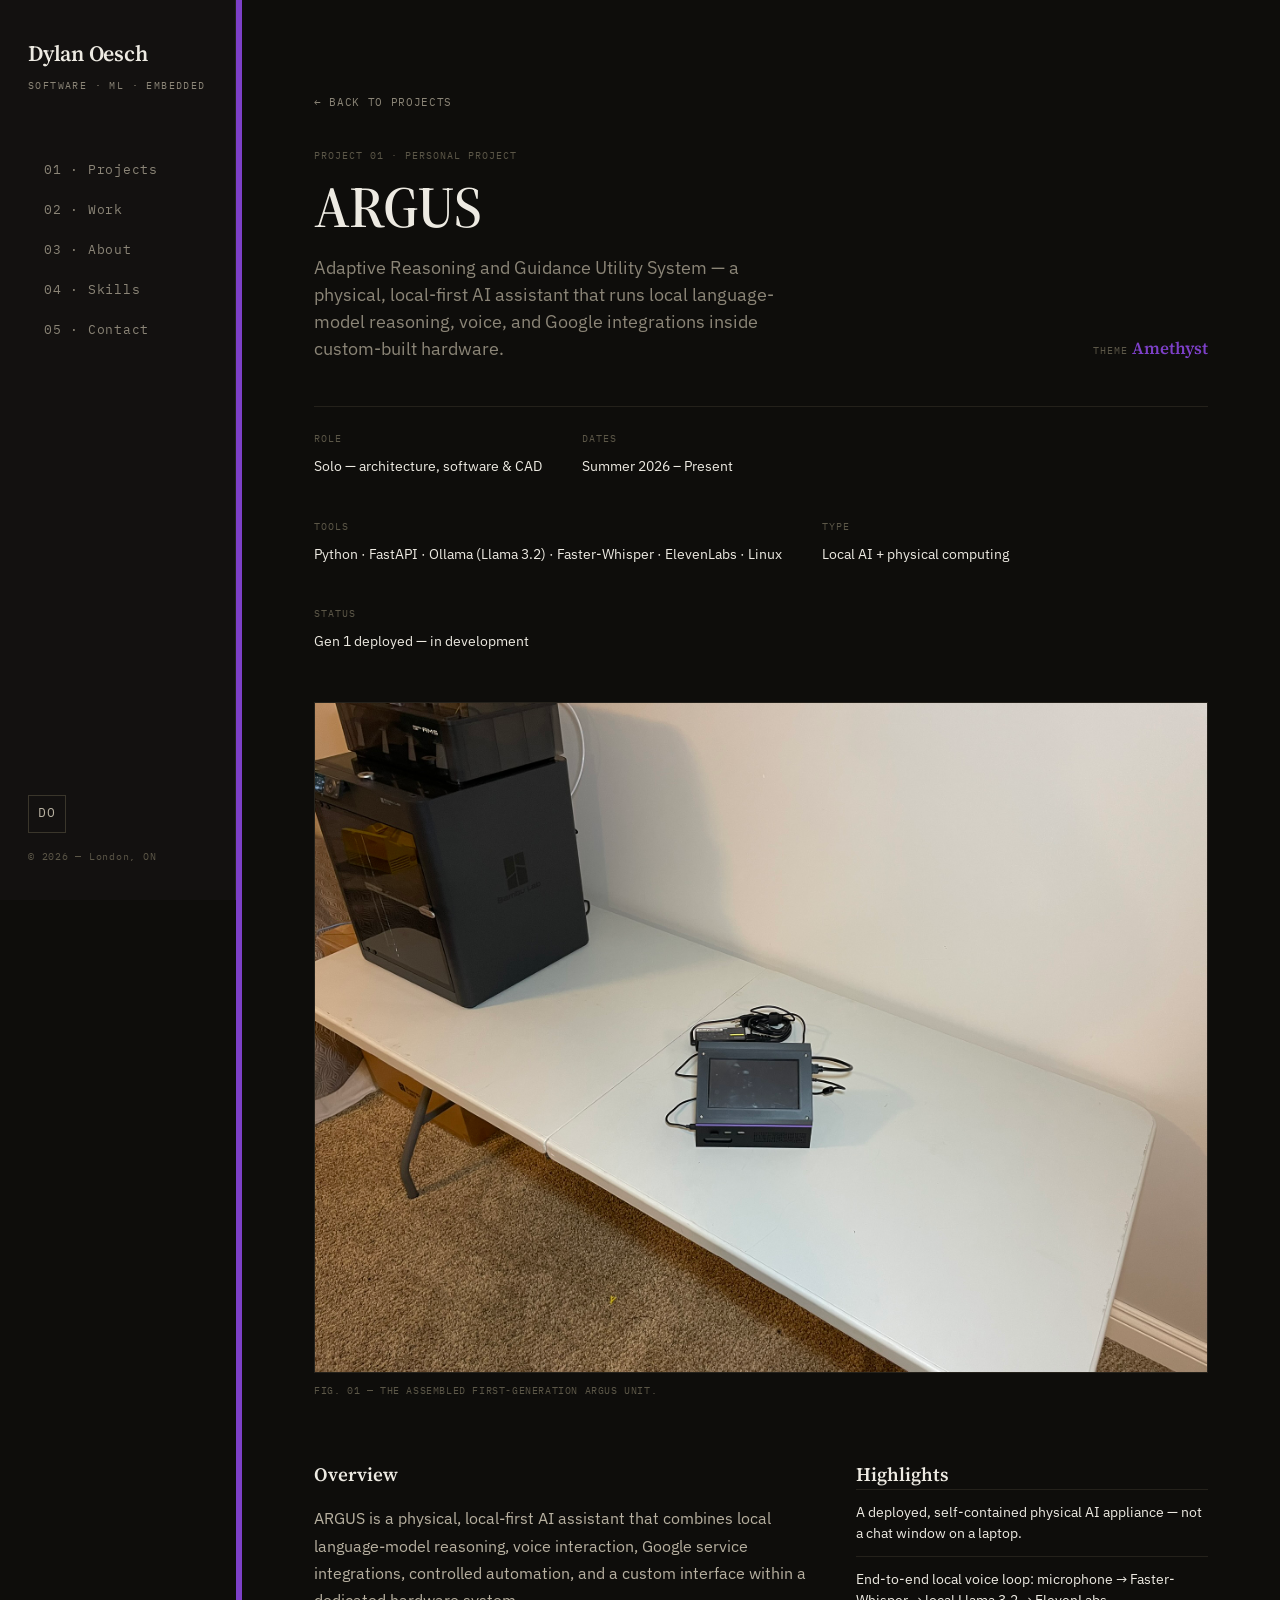
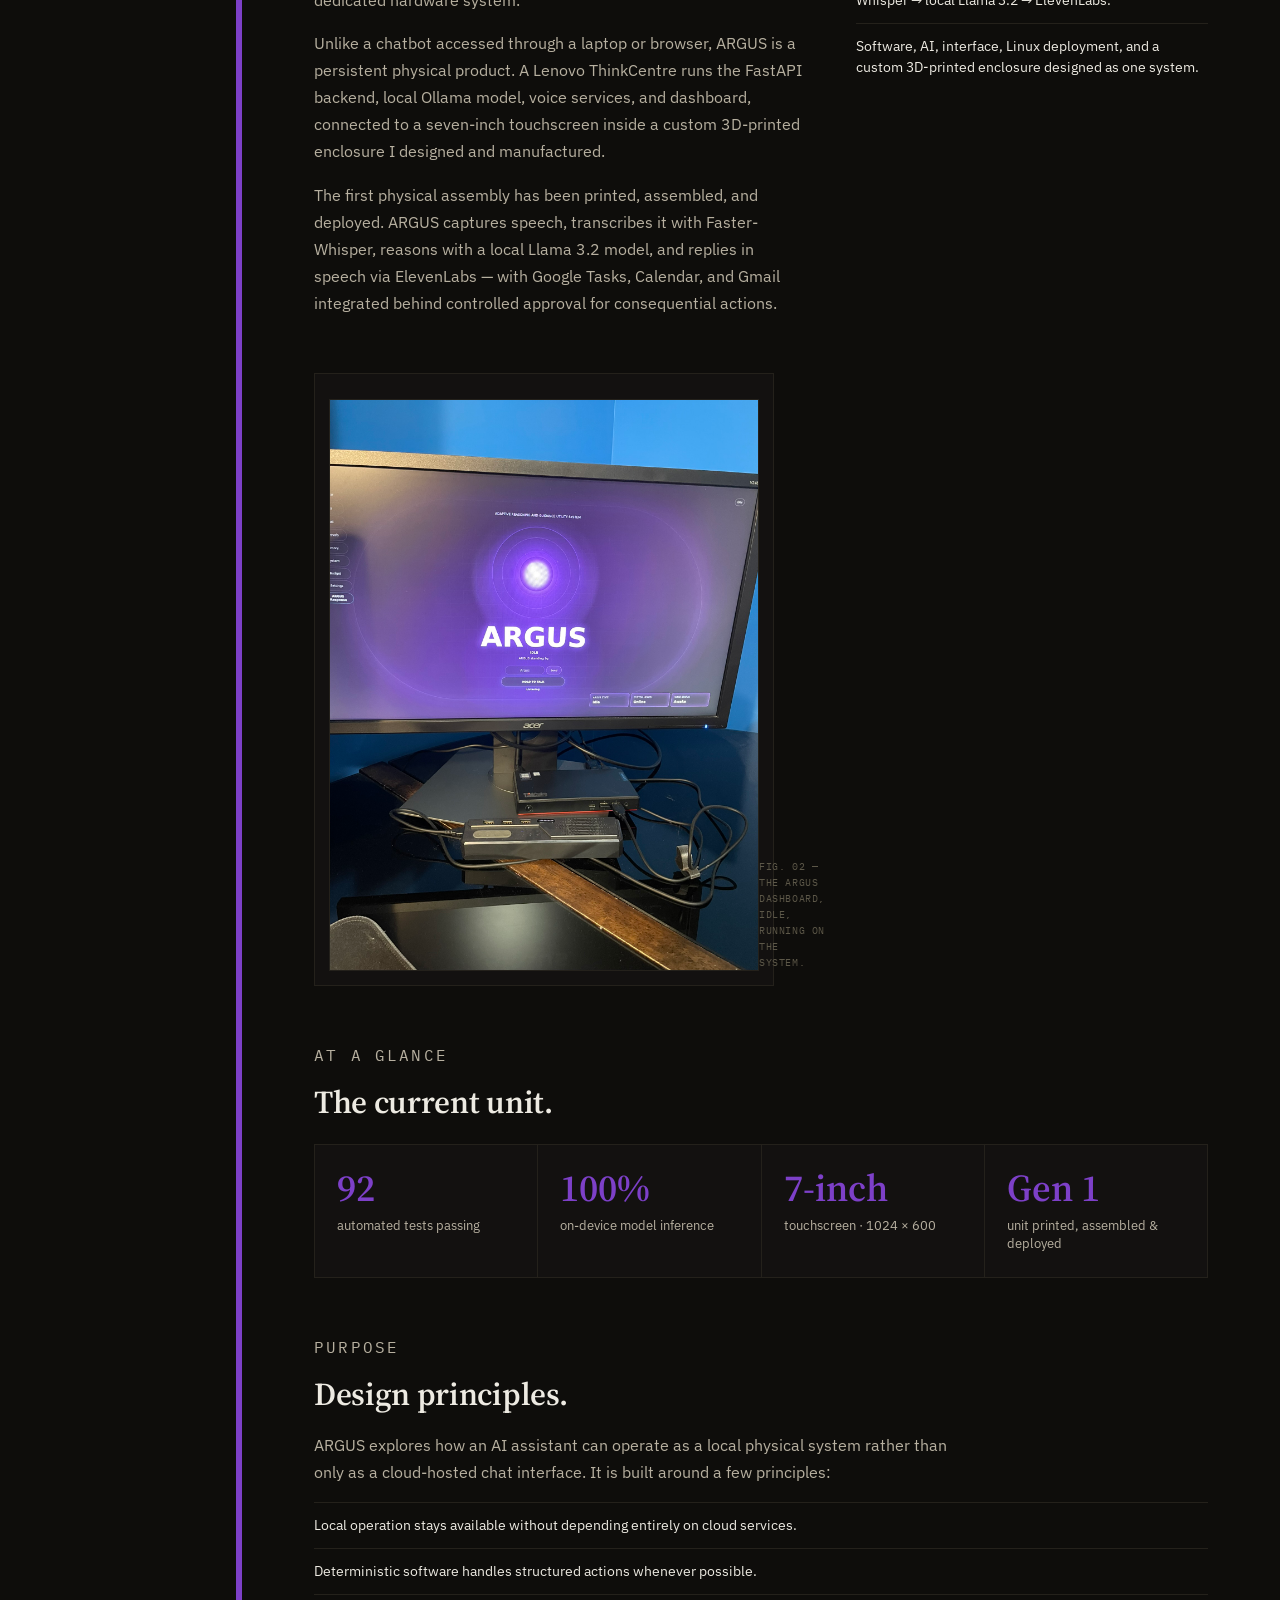
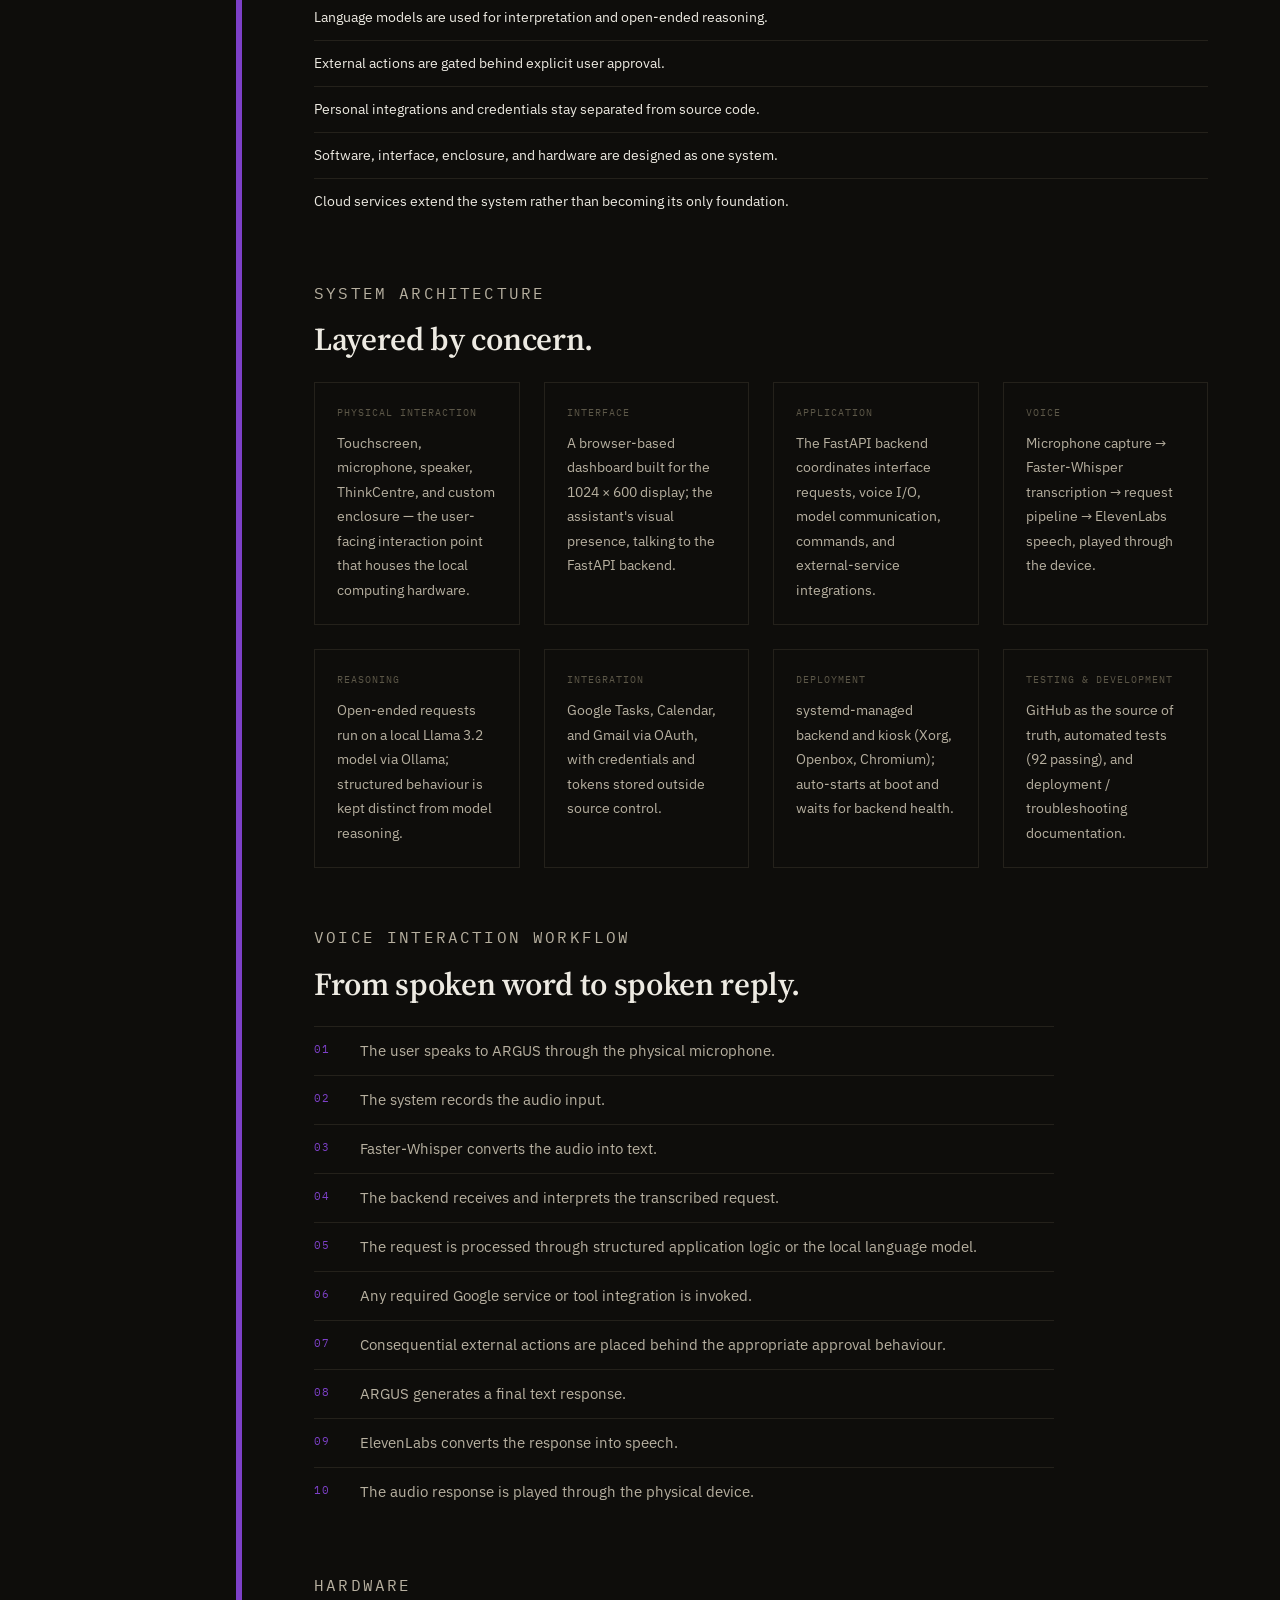
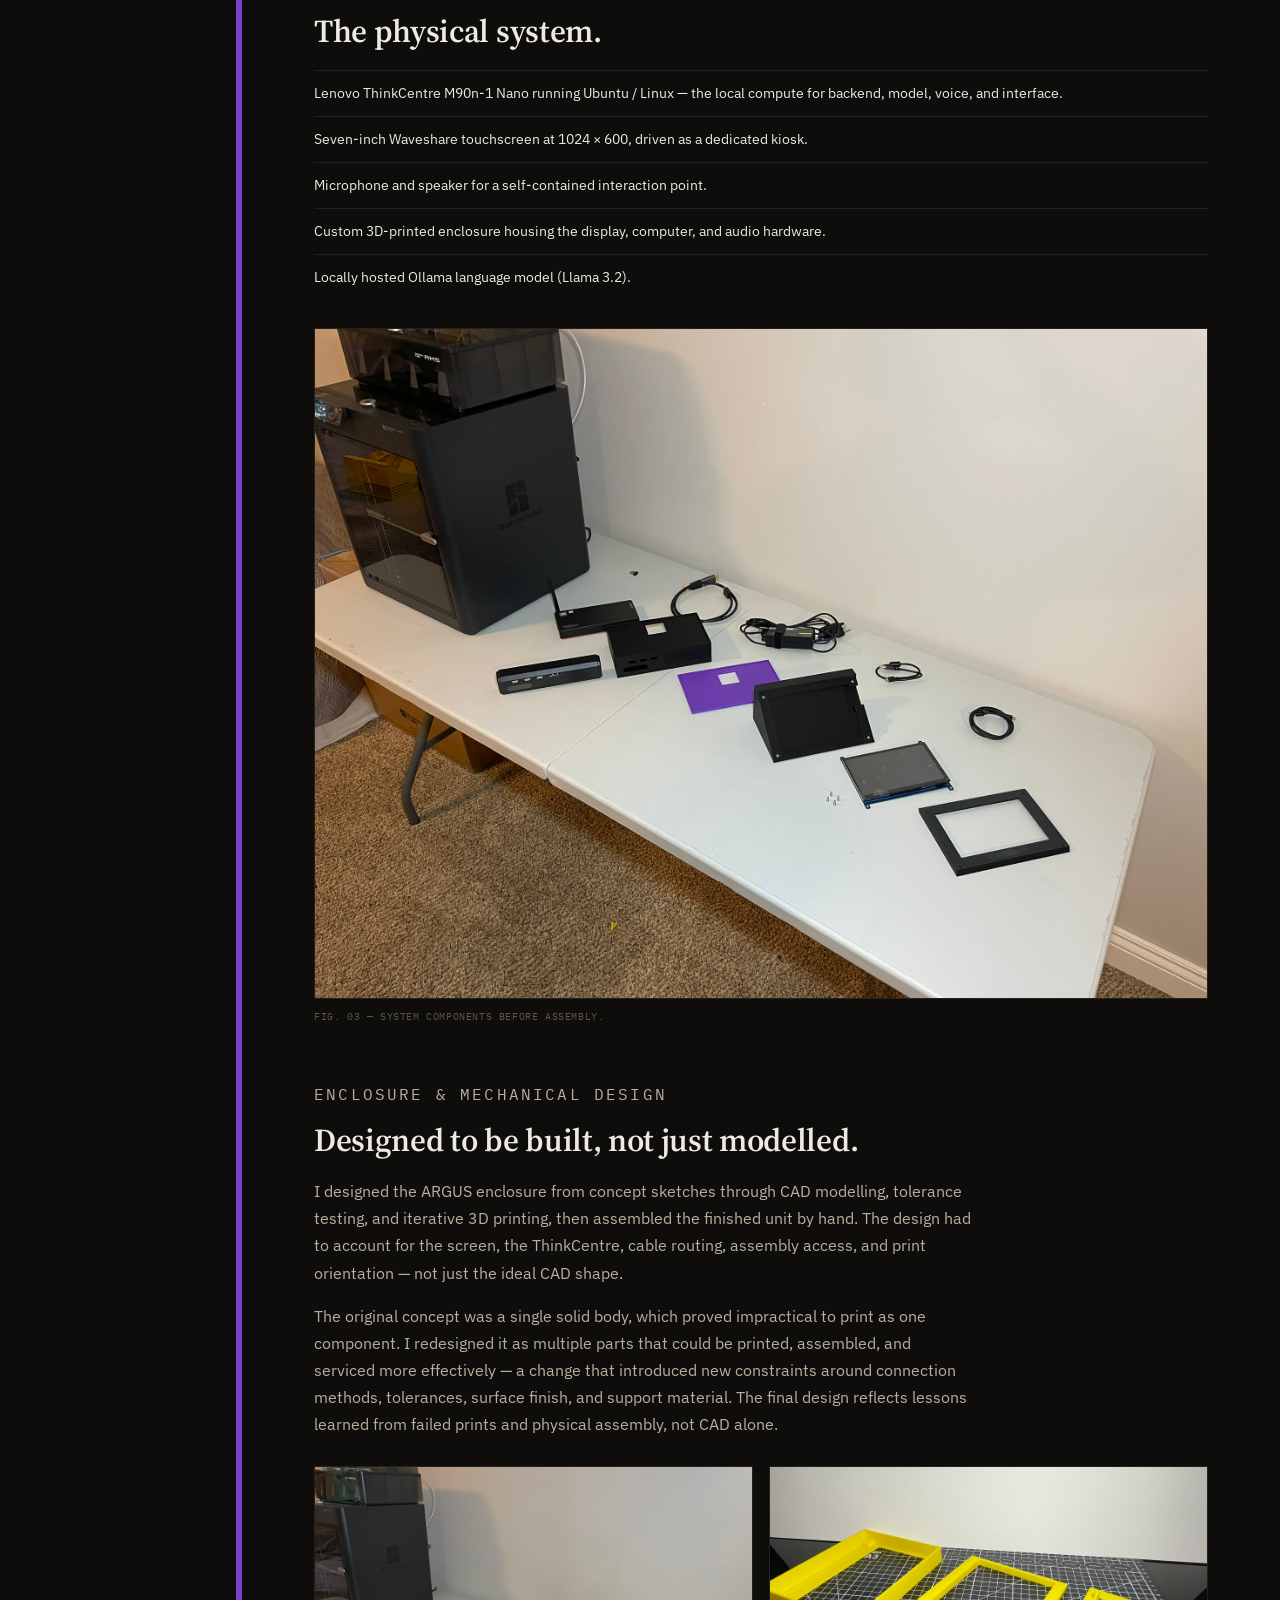
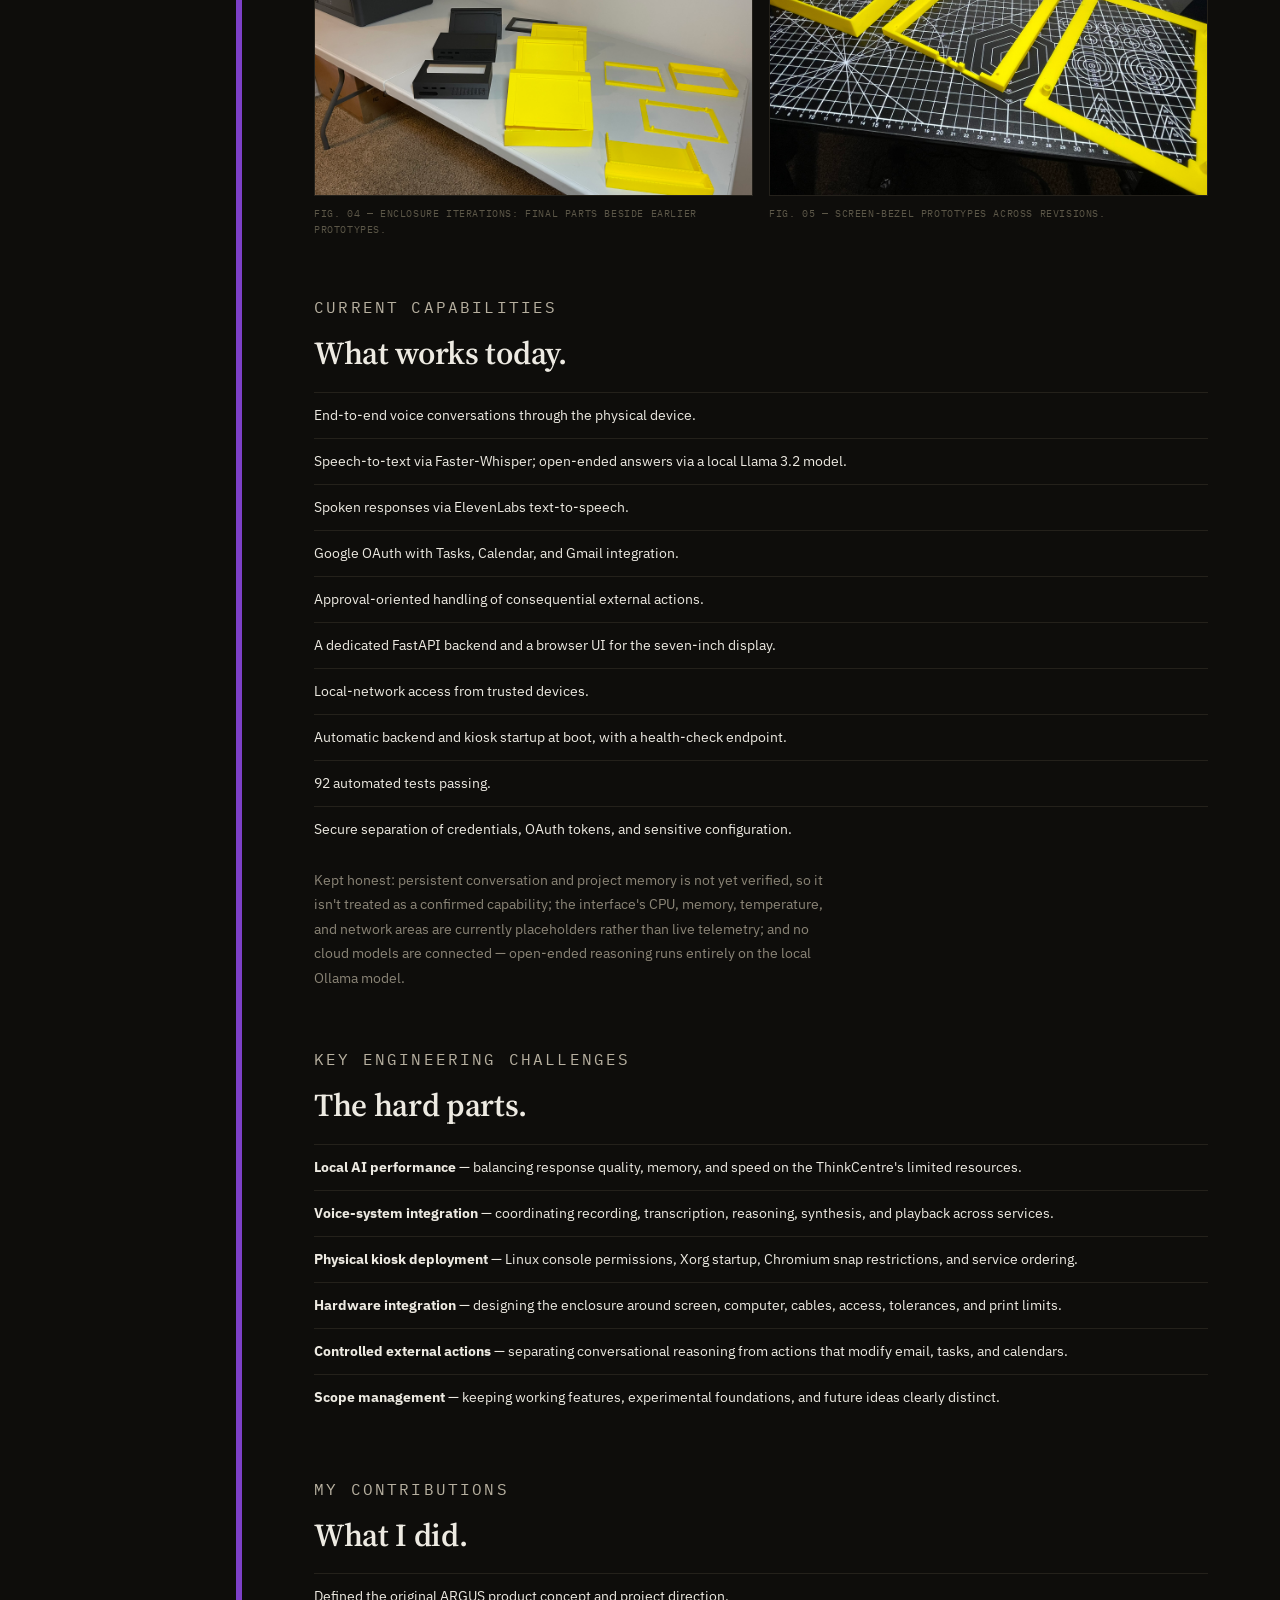
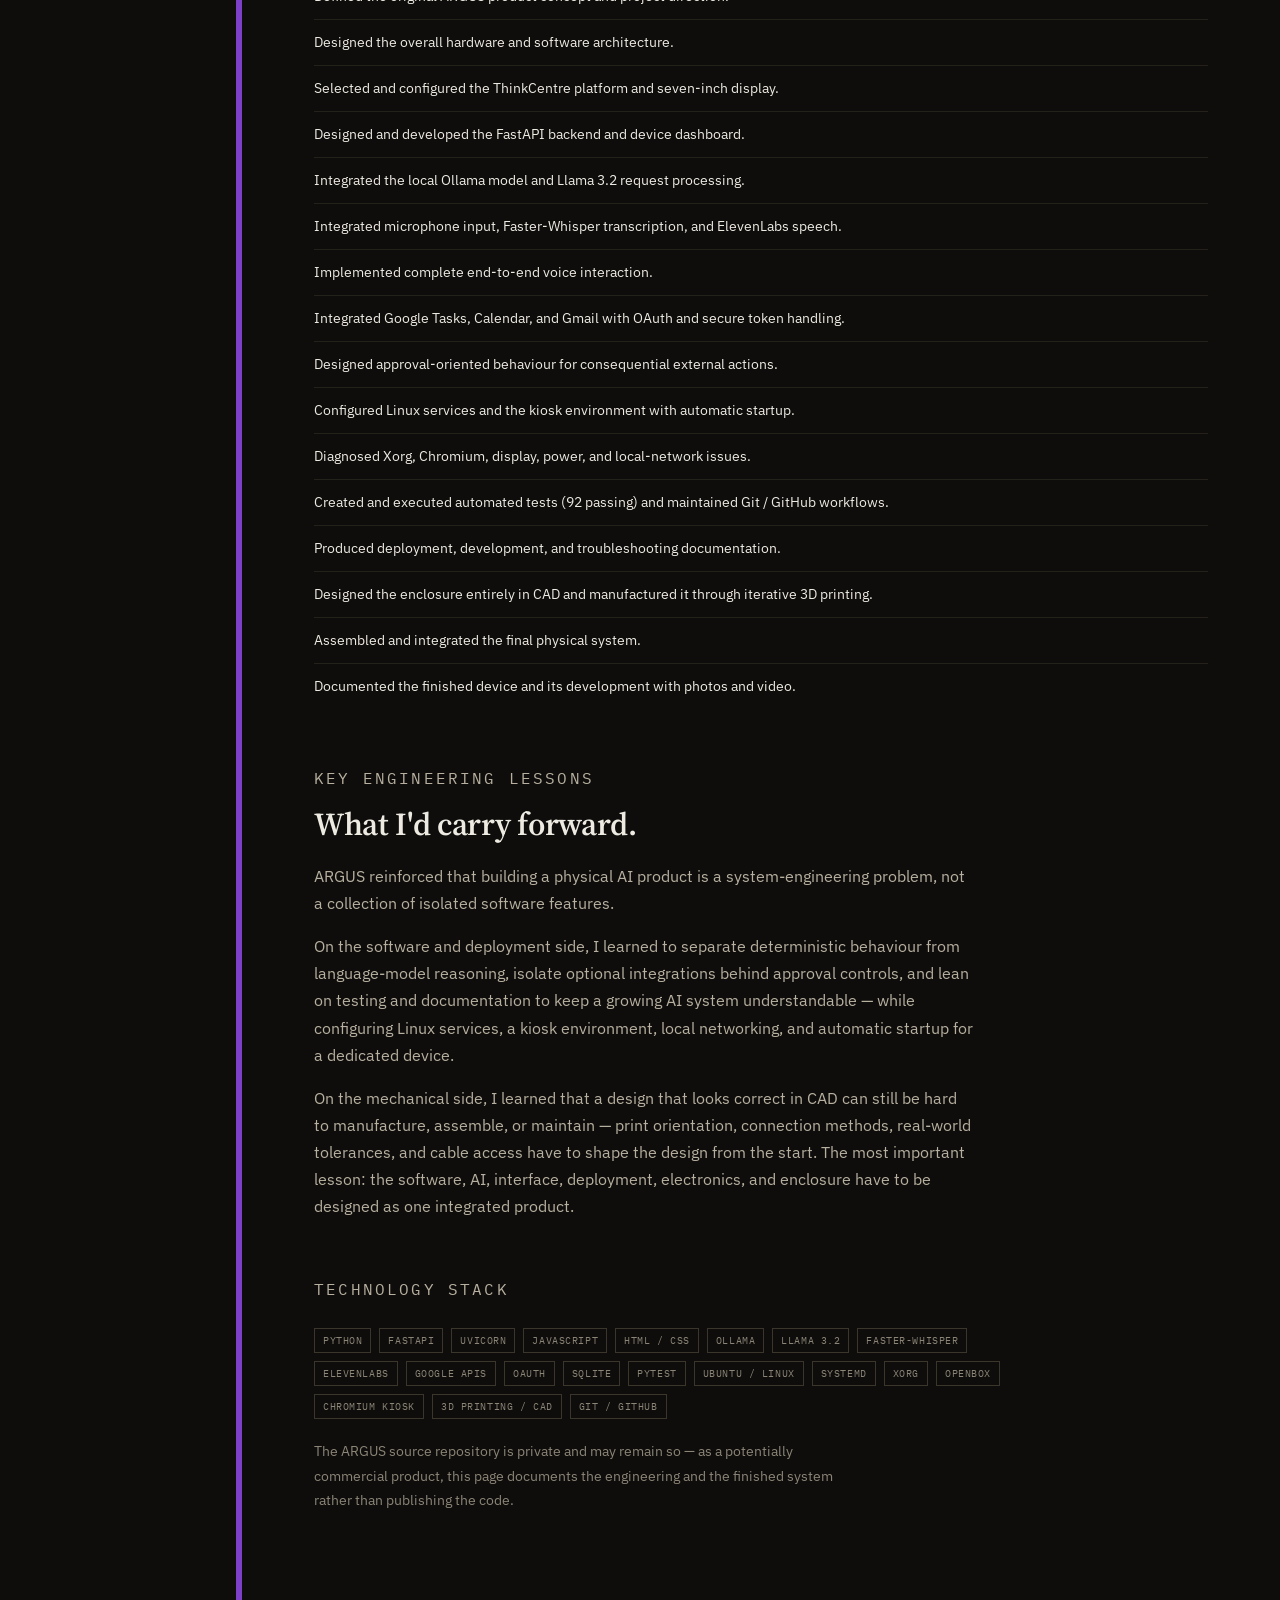
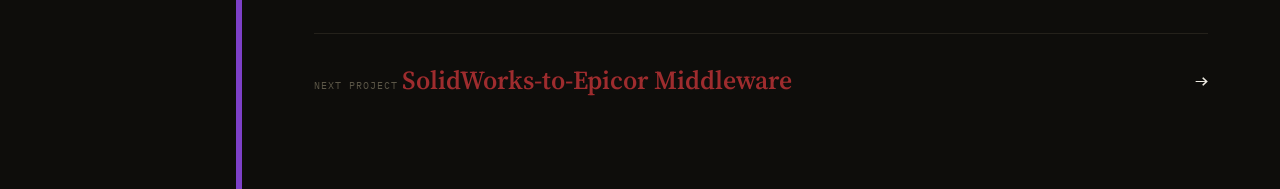
==== commit 84c61b61: "Add ARGUS project photos Add five photos to the ARGUS case study: assembled unit (hero), the running" ====
--- a/argus.html
+++ b/argus.html
@@ -8,6 +8,15 @@
   <link rel="preconnect" href="https://fonts.googleapis.com">
   <link rel="preconnect" href="https://fonts.gstatic.com" crossorigin>
   <link href="https://fonts.googleapis.com/css2?family=IBM+Plex+Mono:wght@400;500&family=IBM+Plex+Sans:wght@400;500&family=Source+Serif+4:opsz,wght@8..60,400;8..60,500;8..60,600;8..60,700&display=swap" rel="stylesheet">
+  <meta property="og:type" content="article">
+  <meta property="og:title" content="ARGUS — Dylan Oesch">
+  <meta property="og:description" content="A physical, local-first AI assistant: local language-model reasoning, voice, and Google integrations in a custom-built hardware system.">
+  <meta property="og:url" content="https://dylan-oesch.github.io/argus.html">
+  <meta property="og:image" content="https://dylan-oesch.github.io/og-image.png">
+  <meta property="og:image:width" content="1200">
+  <meta property="og:image:height" content="630">
+  <meta name="twitter:card" content="summary_large_image">
+  <meta name="twitter:image" content="https://dylan-oesch.github.io/og-image.png">
   <link rel="icon" type="image/svg+xml" href="favicon.svg">
   <meta name="theme-color" content="#0E0D0B">
   <link rel="stylesheet" href="styles.css">
@@ -70,6 +79,11 @@
           <div class="spec"><span class="label">Status</span><span class="value">Gen 1 deployed — in development</span></div>
         </div>
 
+        <figure class="figure">
+          <img class="photo" src="media/argus/argus-unit.jpg" width="2048" height="1536" alt="The assembled first-generation ARGUS unit: a seven-inch touchscreen in a custom 3D-printed enclosure." loading="eager">
+          <figcaption class="figcaption">Fig. 01 — the assembled first-generation ARGUS unit.</figcaption>
+        </figure>
+
         <div class="detail-body">
           <!-- Overview + Highlights -->
           <div class="two-col">
@@ -88,6 +102,11 @@
               </ul>
             </div>
           </div>
+
+          <figure class="figure portrait" style="margin:0;">
+            <img class="photo" src="media/argus/argus-interface.jpg" width="1536" height="2048" alt="The ARGUS dashboard in its idle state, showing the central glowing orb and status panels." loading="lazy">
+            <figcaption class="figcaption">Fig. 02 — the ARGUS dashboard, idle, running on the system.</figcaption>
+          </figure>
 
           <!-- By the numbers -->
           <article class="detail-block" id="impact">
@@ -186,6 +205,10 @@
               <li>Custom 3D-printed enclosure housing the display, computer, and audio hardware.</li>
               <li>Locally hosted Ollama language model (Llama 3.2).</li>
             </ul>
+            <figure class="figure" style="margin-top:28px;">
+              <img class="photo" src="media/argus/argus-components.jpg" width="2048" height="1536" alt="ARGUS components laid out before assembly: the ThinkCentre, seven-inch display, enclosure parts, and wiring." loading="lazy">
+              <figcaption class="figcaption">Fig. 03 — system components before assembly.</figcaption>
+            </figure>
           </article>
 
           <!-- Enclosure -->
@@ -194,6 +217,16 @@
             <h2>Designed to be built, not just modelled.</h2>
             <p>I designed the ARGUS enclosure from concept sketches through CAD modelling, tolerance testing, and iterative 3D printing, then assembled the finished unit by hand. The design had to account for the screen, the ThinkCentre, cable routing, assembly access, and print orientation — not just the ideal CAD shape.</p>
             <p>The original concept was a single solid body, which proved impractical to print as one component. I redesigned it as multiple parts that could be printed, assembled, and serviced more effectively — a change that introduced new constraints around connection methods, tolerances, surface finish, and support material. The final design reflects lessons learned from failed prints and physical assembly, not CAD alone.</p>
+            <div class="photo-grid">
+              <figure>
+                <img class="photo" src="media/argus/argus-enclosure-iterations.jpg" width="2048" height="1536" alt="Black final enclosure parts beside earlier yellow printed prototype iterations." loading="lazy">
+                <figcaption class="figcaption">Fig. 04 — enclosure iterations: final parts beside earlier prototypes.</figcaption>
+              </figure>
+              <figure>
+                <img class="photo" src="media/argus/argus-bezel-prototypes.jpg" width="2048" height="1536" alt="Three 3D-printed screen-bezel prototypes across revisions on a cutting mat." loading="lazy">
+                <figcaption class="figcaption">Fig. 05 — screen-bezel prototypes across revisions.</figcaption>
+              </figure>
+            </div>
           </article>
 
           <!-- Current capabilities -->
@@ -304,5 +337,8 @@
   </div>
 
   <script src="script.js"></script>
+  <!-- GoatCounter analytics -->
+  <script data-goatcounter="https://dylan-oesch.goatcounter.com/count"
+          async src="//gc.zgo.at/count.js"></script>
 </body>
 </html>
--- a/styles.css
+++ b/styles.css
@@ -710,6 +710,65 @@
   color: var(--label);
 }
 
+/* Full-page "coming soon" cover for a project that isn't built yet */
+.project-cover {
+  min-height: 60vh;
+  display: flex;
+  flex-direction: column;
+  justify-content: center;
+  align-items: flex-start;
+  max-width: 46ch;
+  margin-top: 24px;
+}
+
+.project-cover .cover-badge {
+  display: inline-flex;
+  align-items: center;
+  gap: 10px;
+  font-family: var(--font-mono);
+  font-size: 11px;
+  letter-spacing: 0.14em;
+  text-transform: uppercase;
+  color: var(--accent);
+}
+
+.project-cover .cover-badge::before {
+  content: "";
+  width: 7px;
+  height: 7px;
+  border-radius: 50%;
+  background: var(--accent);
+}
+
+.project-cover h1 {
+  margin: 22px 0 0;
+}
+
+.project-cover .cover-lede {
+  margin: 20px 0 0;
+  font-size: 1.05rem;
+  line-height: 1.6;
+  color: var(--muted);
+}
+
+.project-cover .cover-note {
+  margin: 12px 0 0;
+  font-family: var(--font-mono);
+  font-size: 12px;
+  letter-spacing: 0.04em;
+  color: var(--faint);
+}
+
+.project-cover .btn {
+  margin-top: 34px;
+}
+
+@media (prefers-reduced-motion: no-preference) {
+  .project-cover .cover-badge::before {
+    animation: cs-pulse 2.4s ease-in-out infinite;
+  }
+}
+
 /* Coming-soon banner (reusable on any project detail page) */
 .coming-soon {
   display: flex;
@@ -879,6 +938,40 @@
   letter-spacing: 0.06em;
   text-transform: uppercase;
   color: var(--faint);
+}
+
+/* Photos */
+.figure img,
+.photo {
+  display: block;
+  width: 100%;
+  height: auto;
+  border: 1px solid var(--border);
+}
+
+.figure.portrait {
+  max-width: 460px;
+}
+
+.photo-grid {
+  display: grid;
+  grid-template-columns: 1fr 1fr;
+  gap: 16px;
+  margin-top: 28px;
+}
+
+.photo-grid figure {
+  margin: 0;
+}
+
+@media (max-width: 720px) {
+  .photo-grid {
+    grid-template-columns: 1fr;
+  }
+
+  .figure.portrait {
+    max-width: 100%;
+  }
 }
 
 .detail-body {
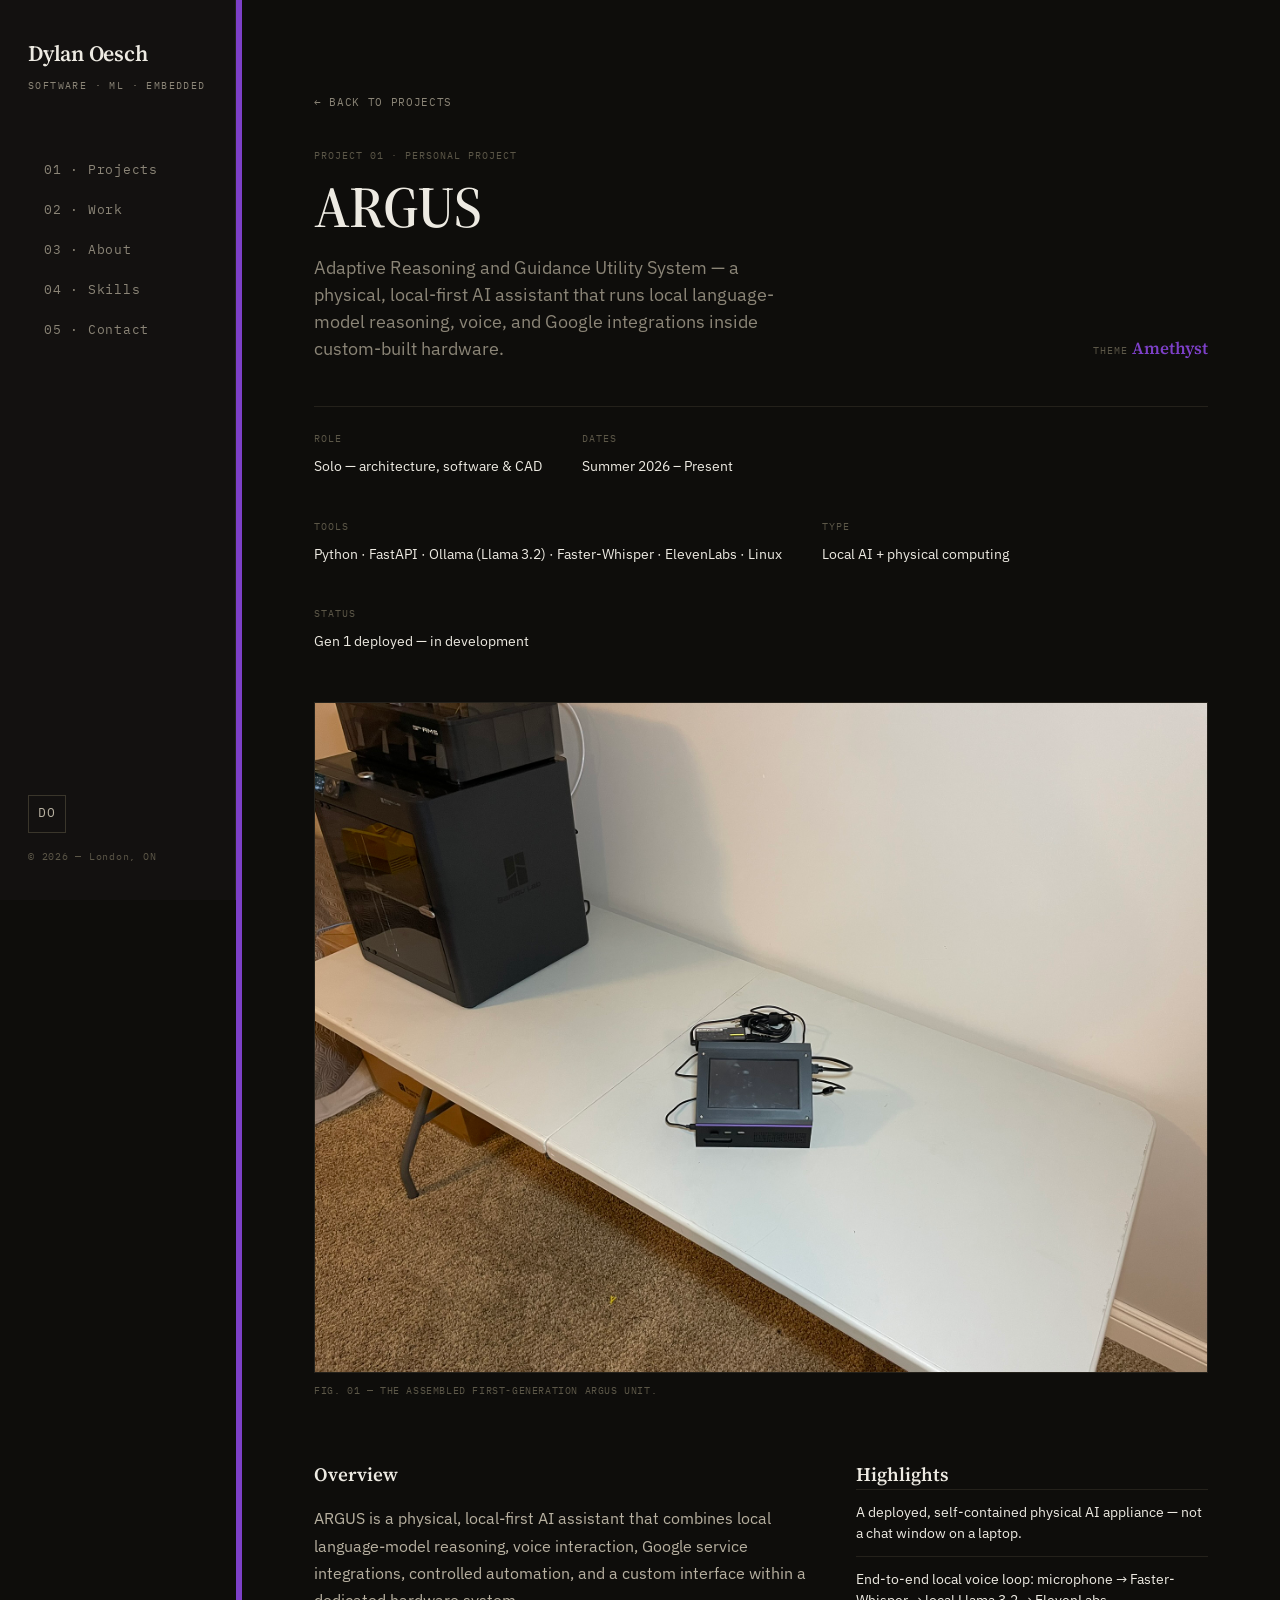
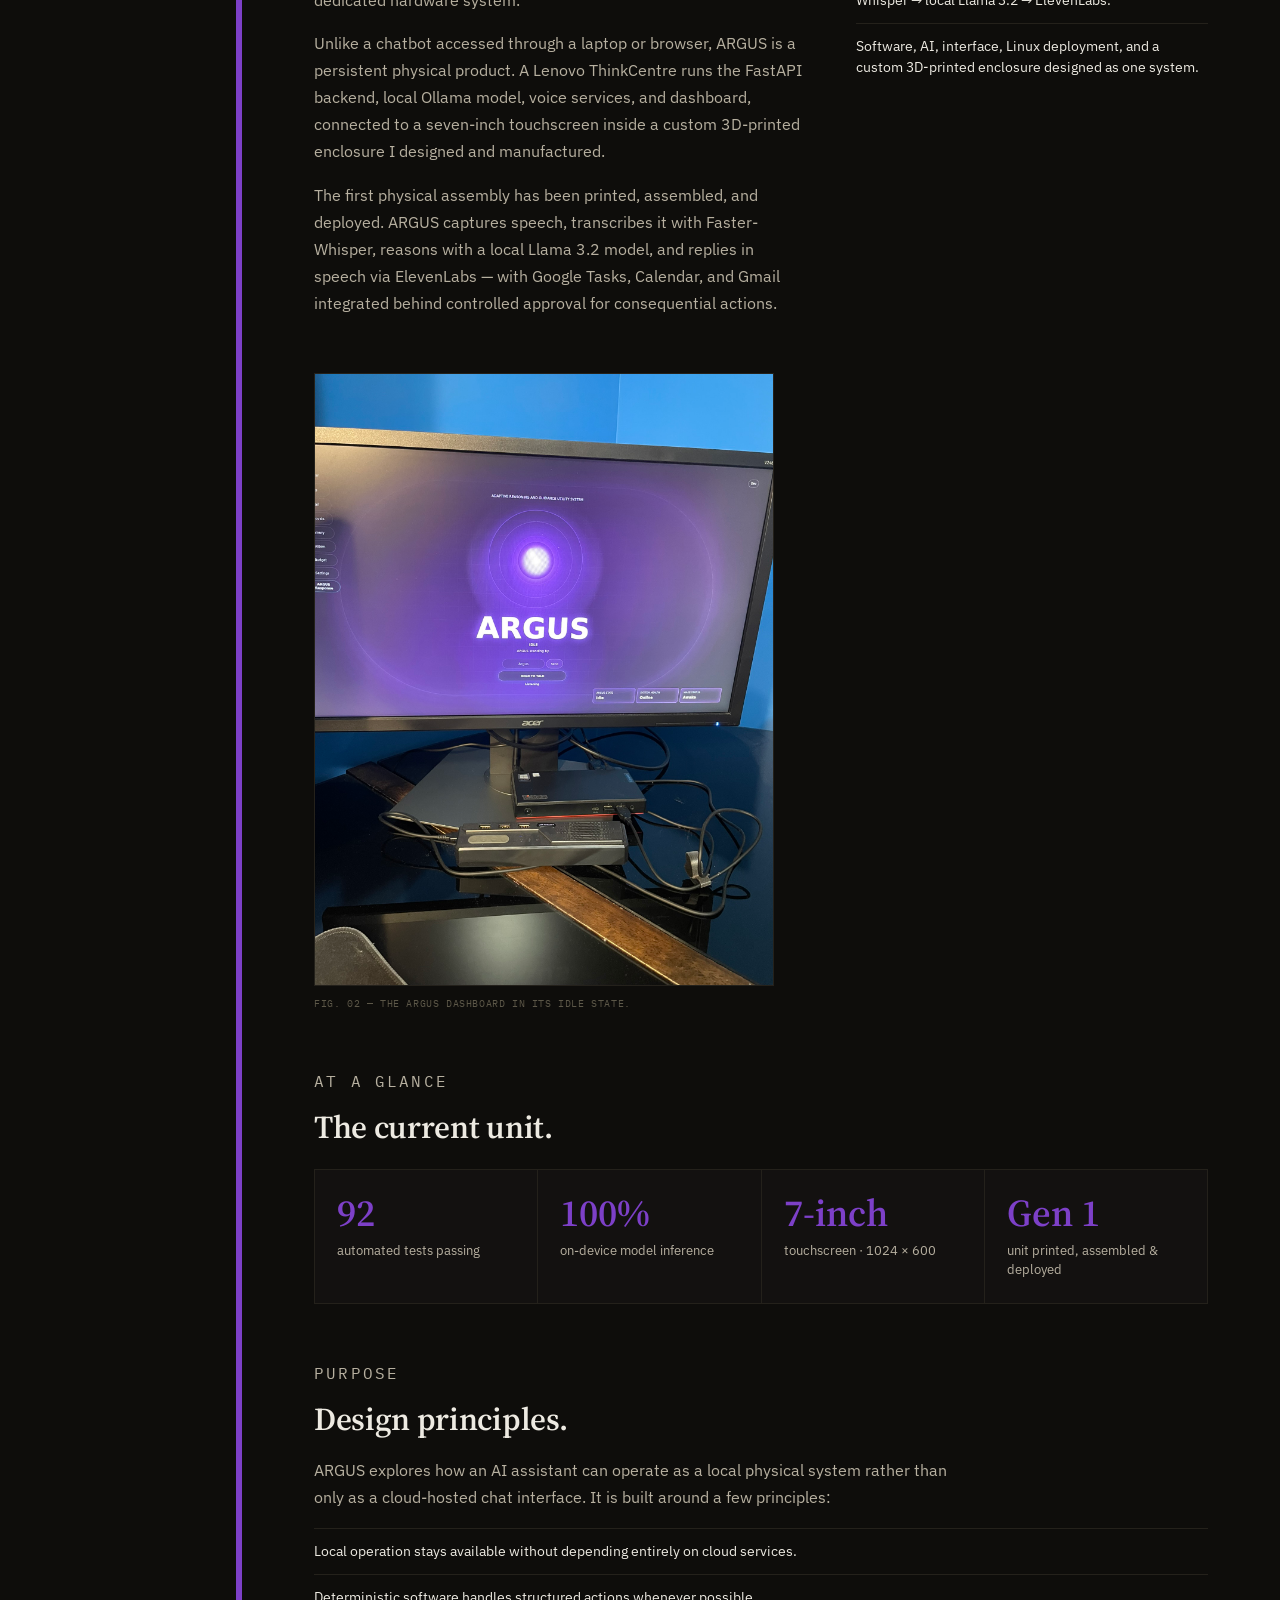
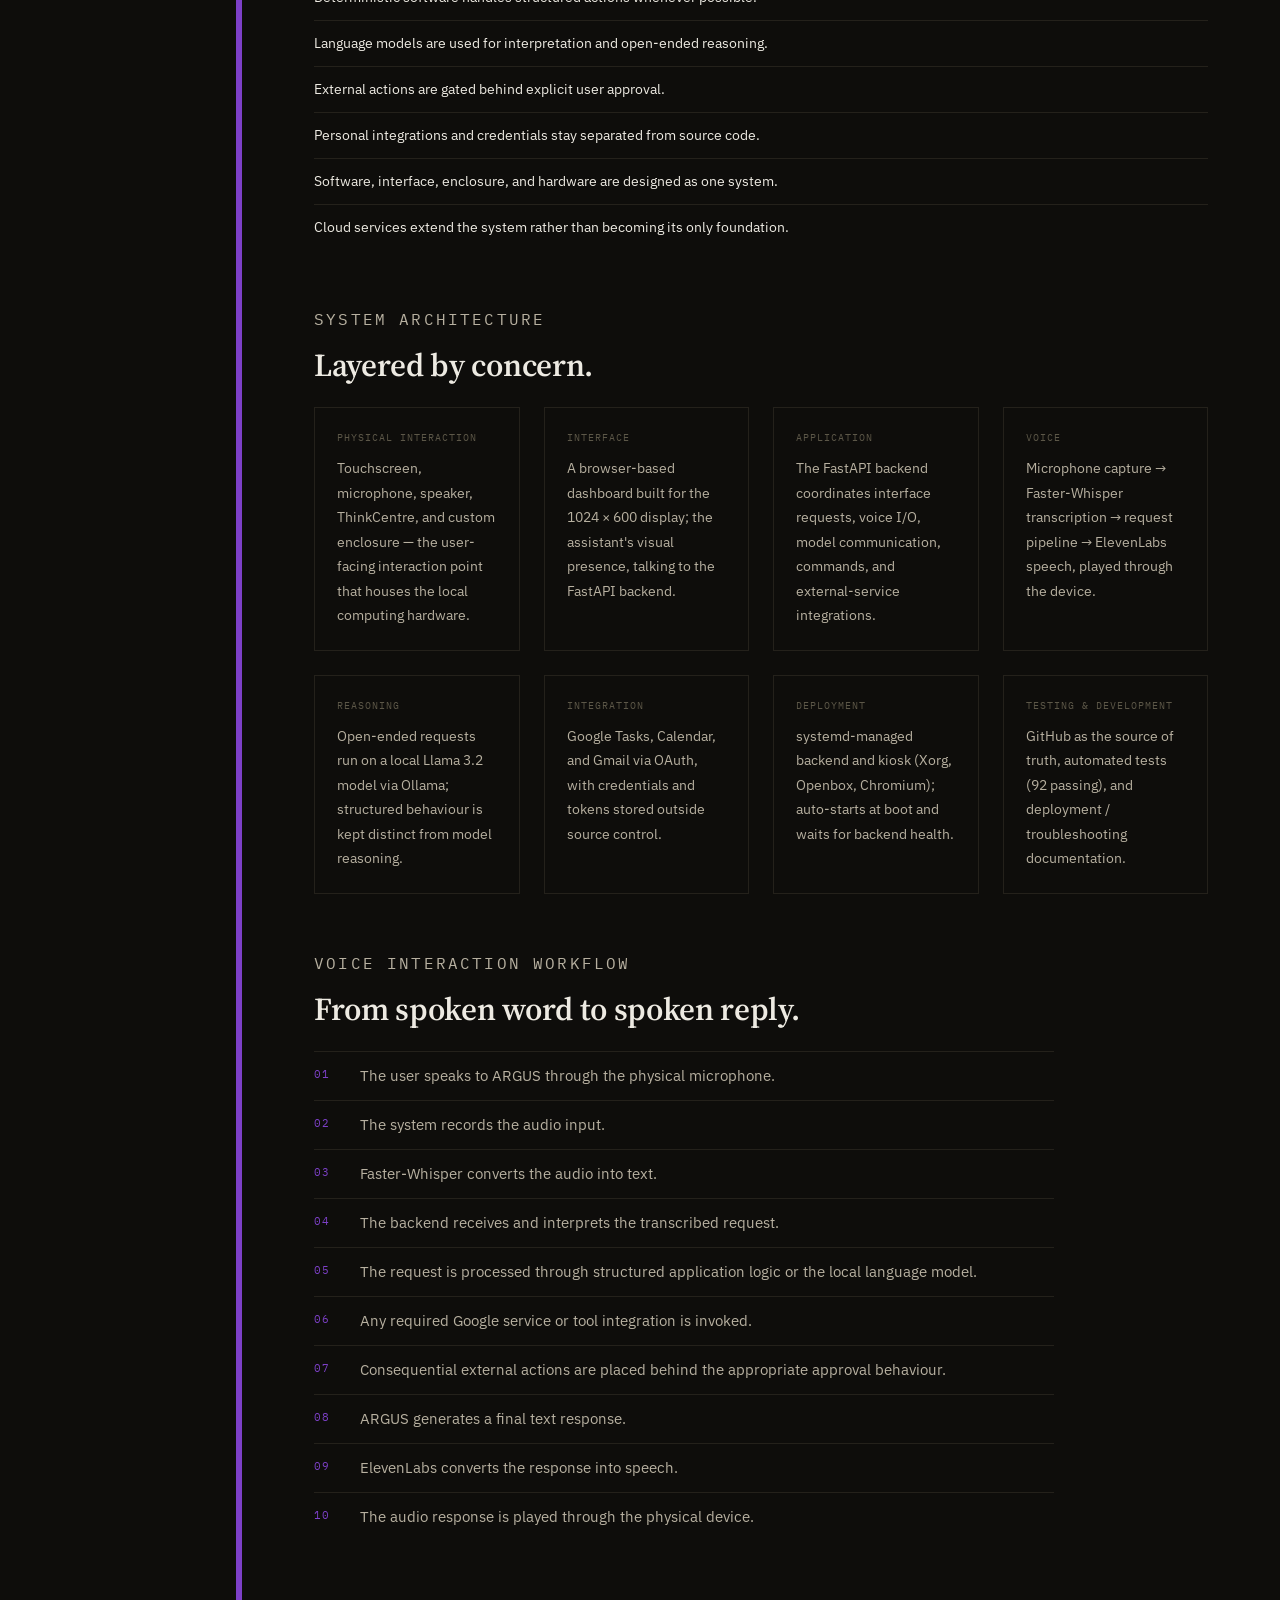
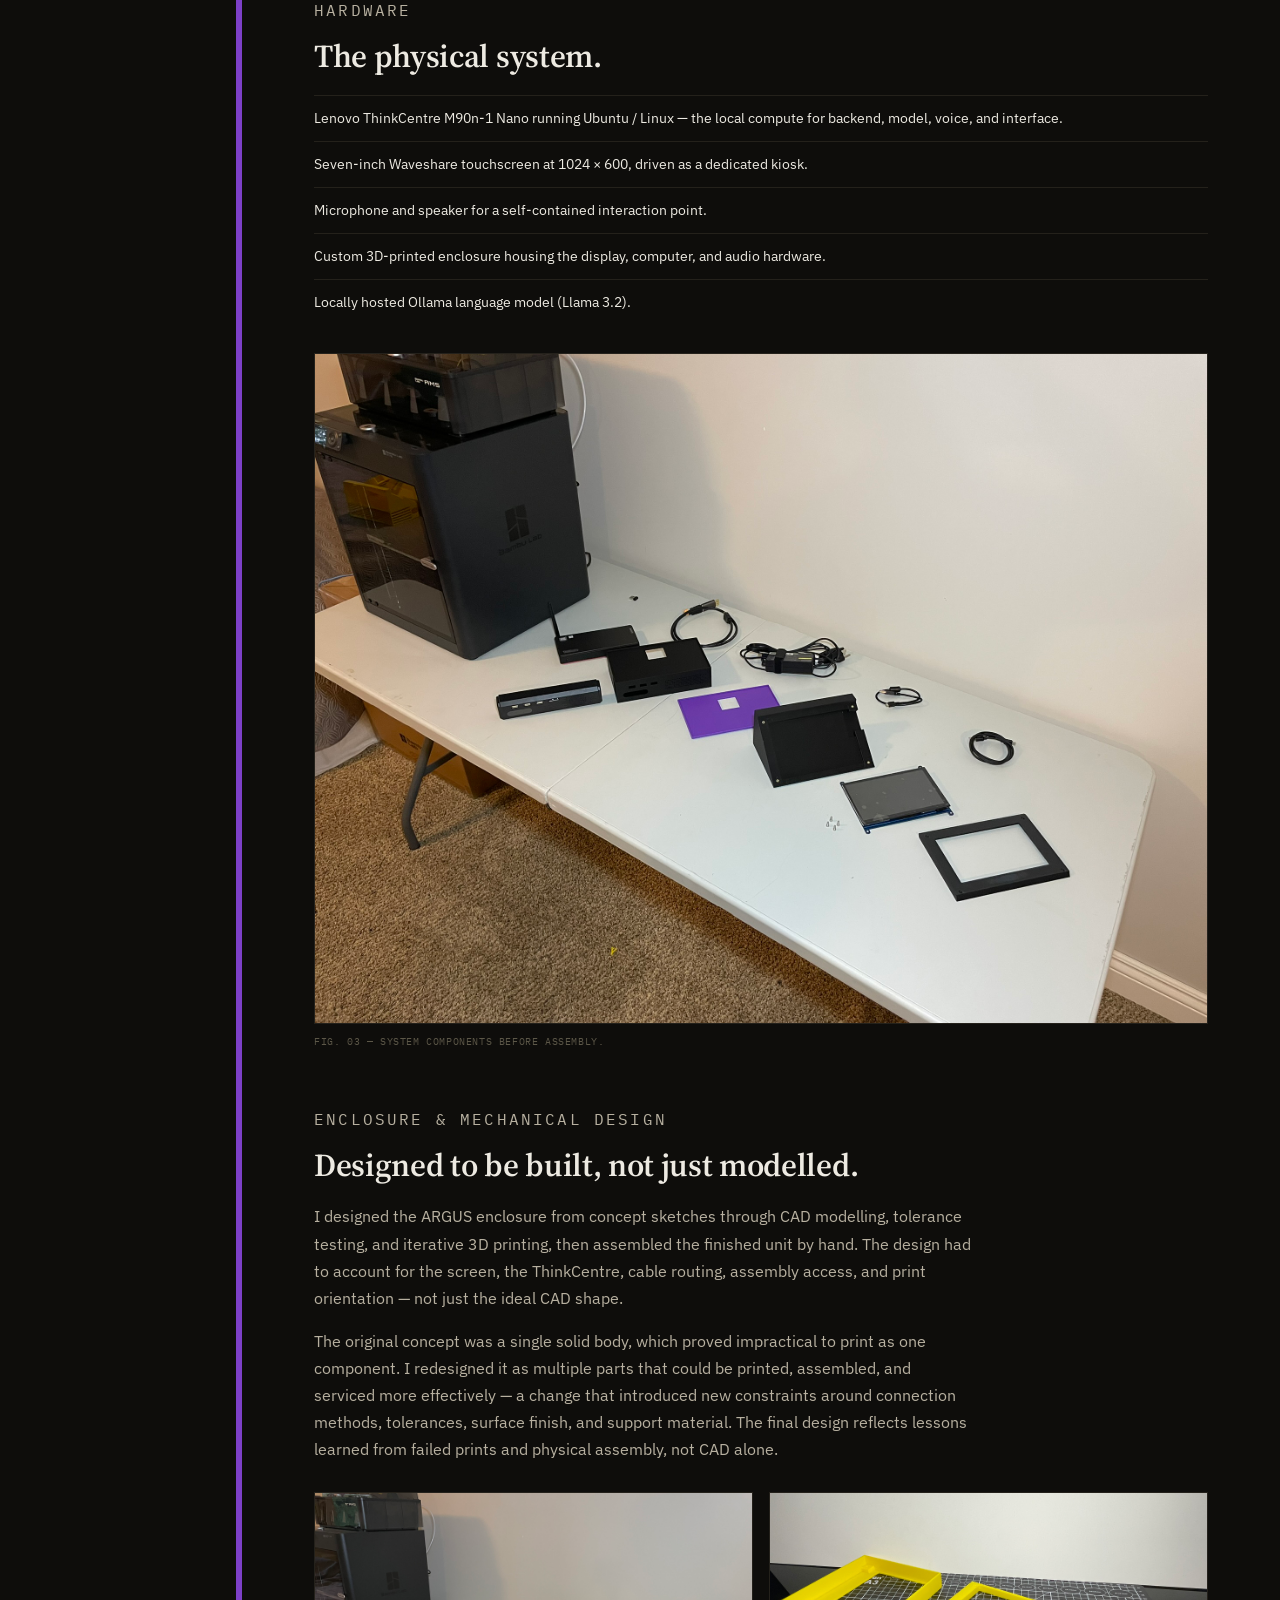
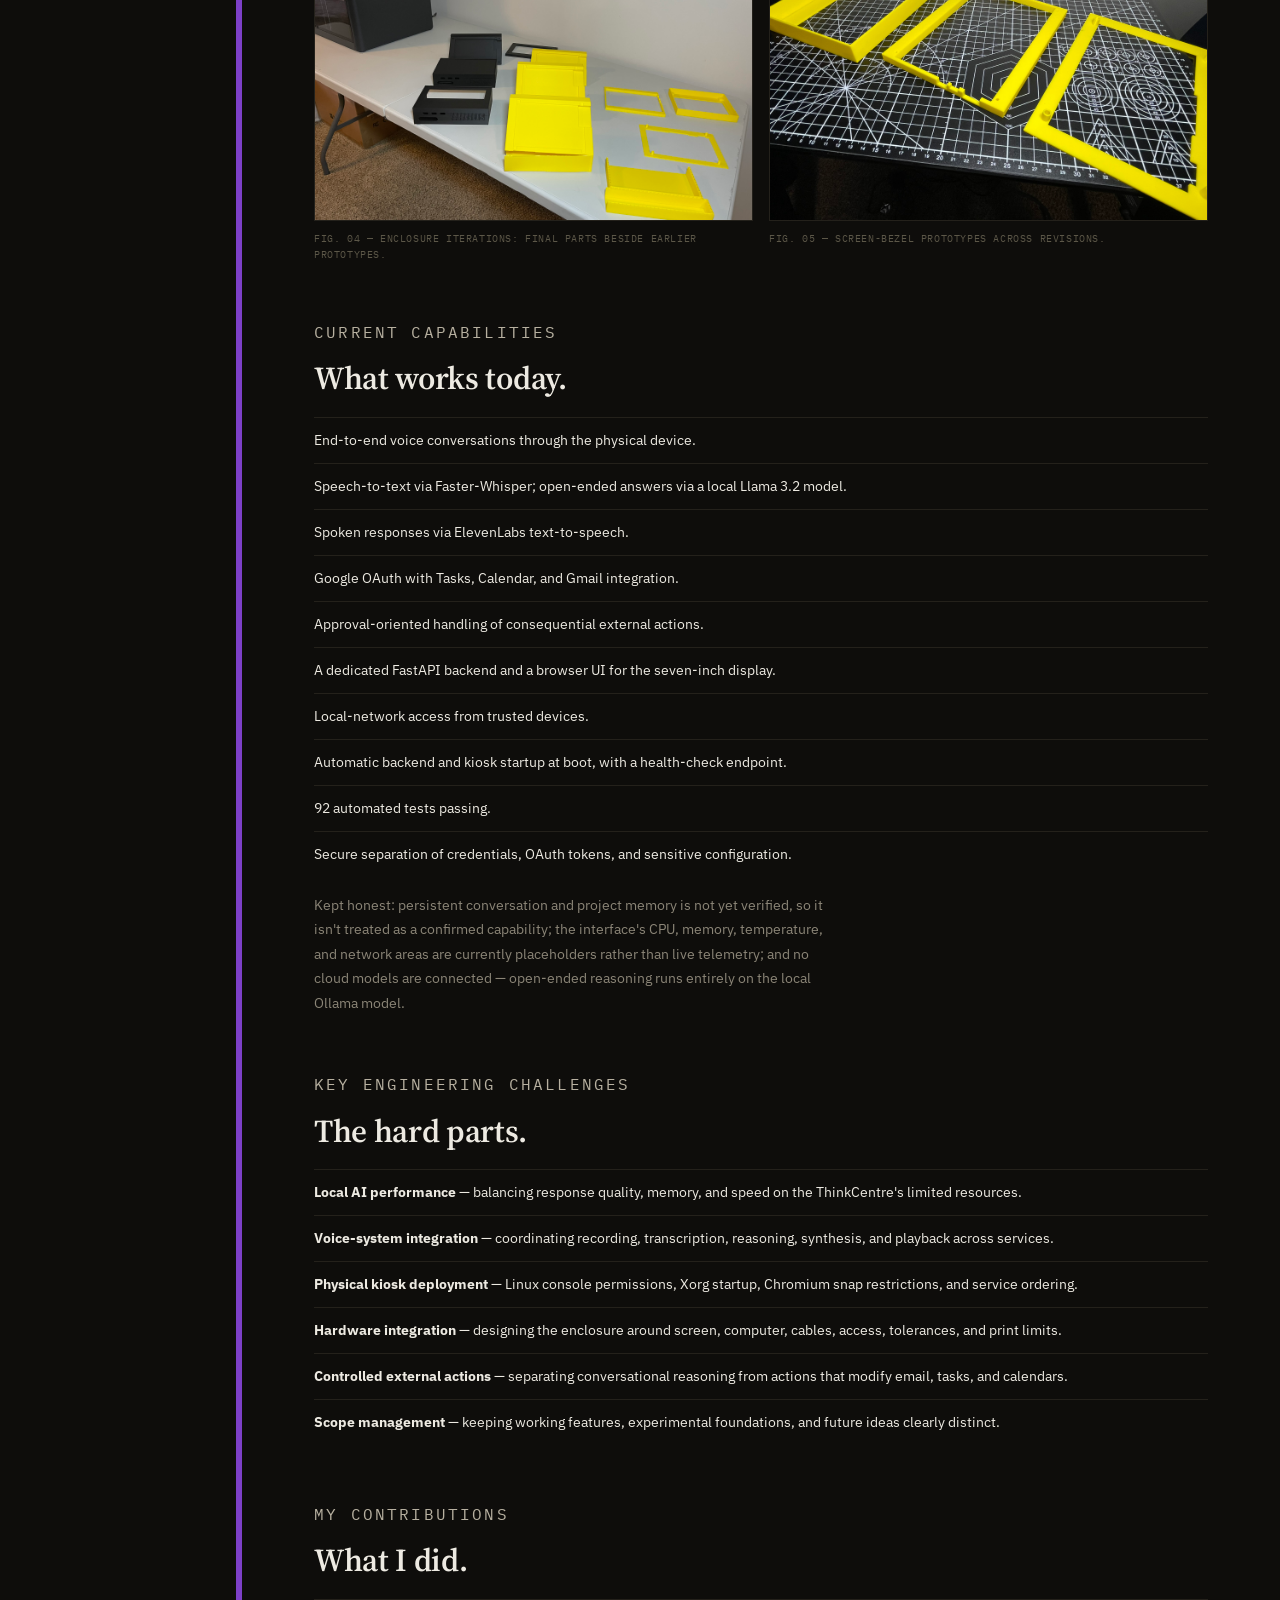
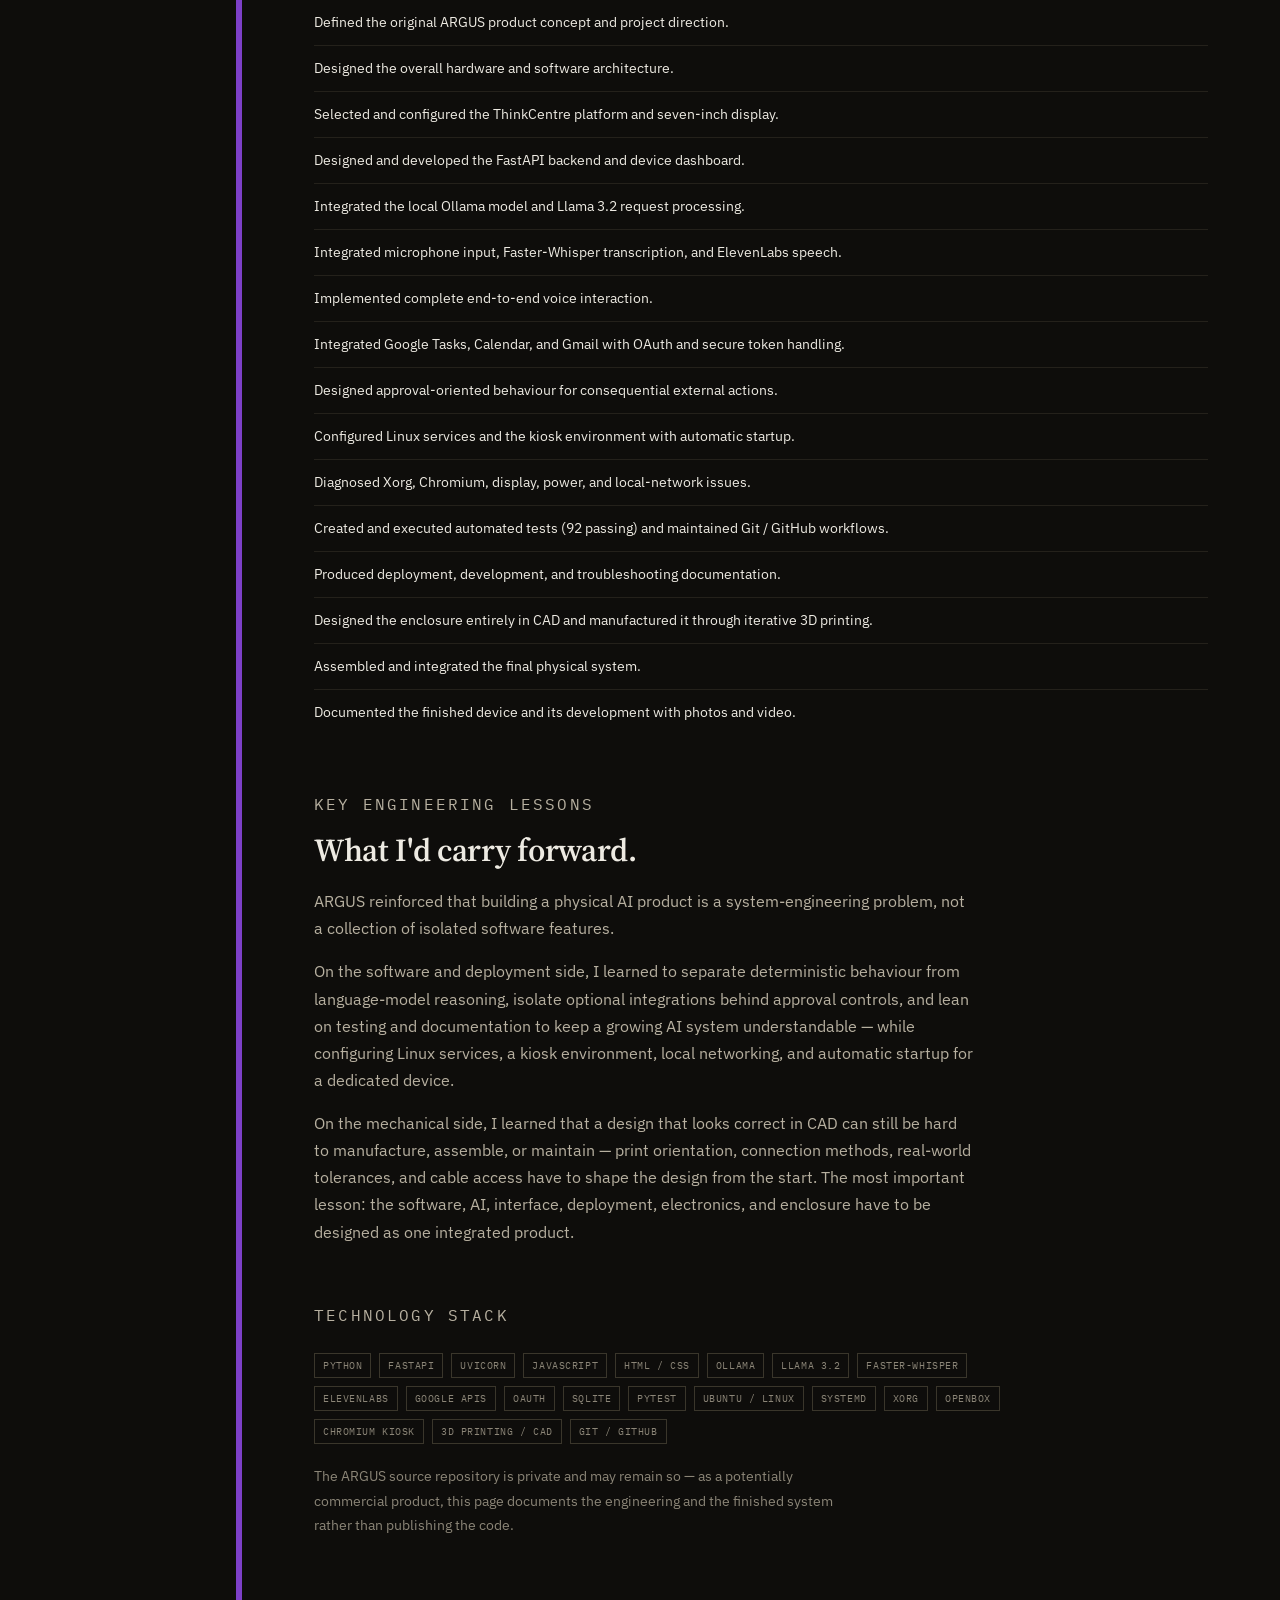
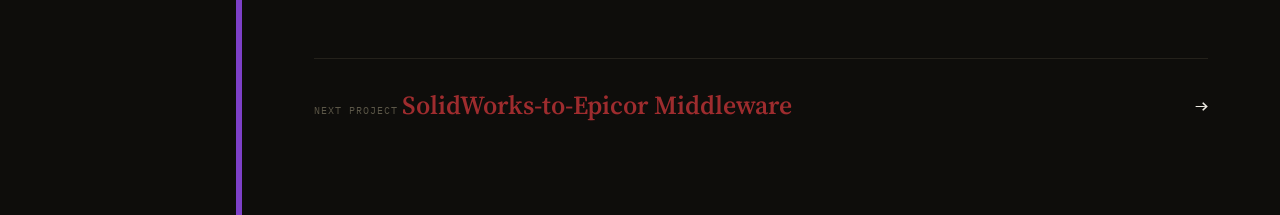
==== commit 428c9f4c: "Fix ARGUS figure 2 caption layout and wording The interface figure used a portrait modifier class th" ====
--- a/argus.html
+++ b/argus.html
@@ -103,9 +103,9 @@
             </div>
           </div>
 
-          <figure class="figure portrait" style="margin:0;">
+          <figure class="figure figure-narrow" style="margin:0;">
             <img class="photo" src="media/argus/argus-interface.jpg" width="1536" height="2048" alt="The ARGUS dashboard in its idle state, showing the central glowing orb and status panels." loading="lazy">
-            <figcaption class="figcaption">Fig. 02 — the ARGUS dashboard, idle, running on the system.</figcaption>
+            <figcaption class="figcaption">Fig. 02 — the ARGUS dashboard in its idle state.</figcaption>
           </figure>
 
           <!-- By the numbers -->
--- a/styles.css
+++ b/styles.css
@@ -949,7 +949,7 @@
   border: 1px solid var(--border);
 }
 
-.figure.portrait {
+.figure-narrow {
   max-width: 460px;
 }
 
@@ -969,7 +969,7 @@
     grid-template-columns: 1fr;
   }
 
-  .figure.portrait {
+  .figure-narrow {
     max-width: 100%;
   }
 }
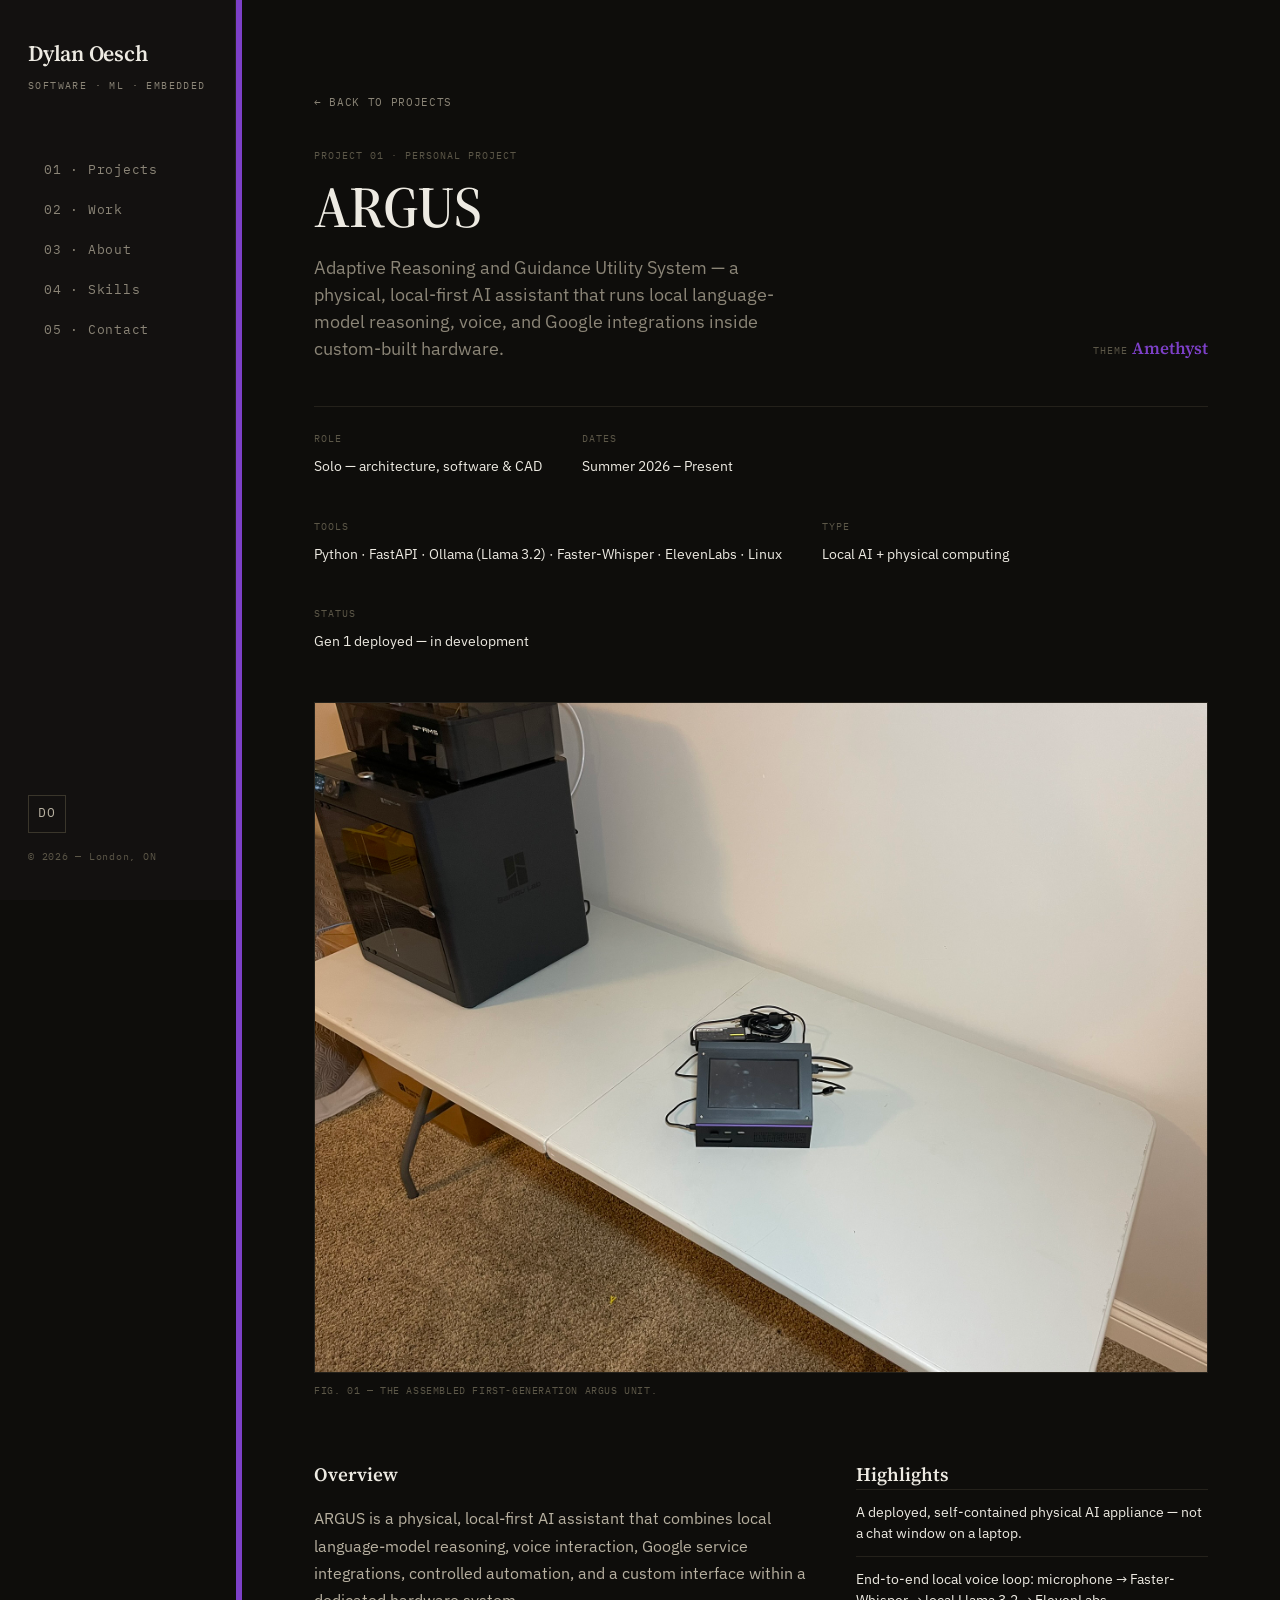
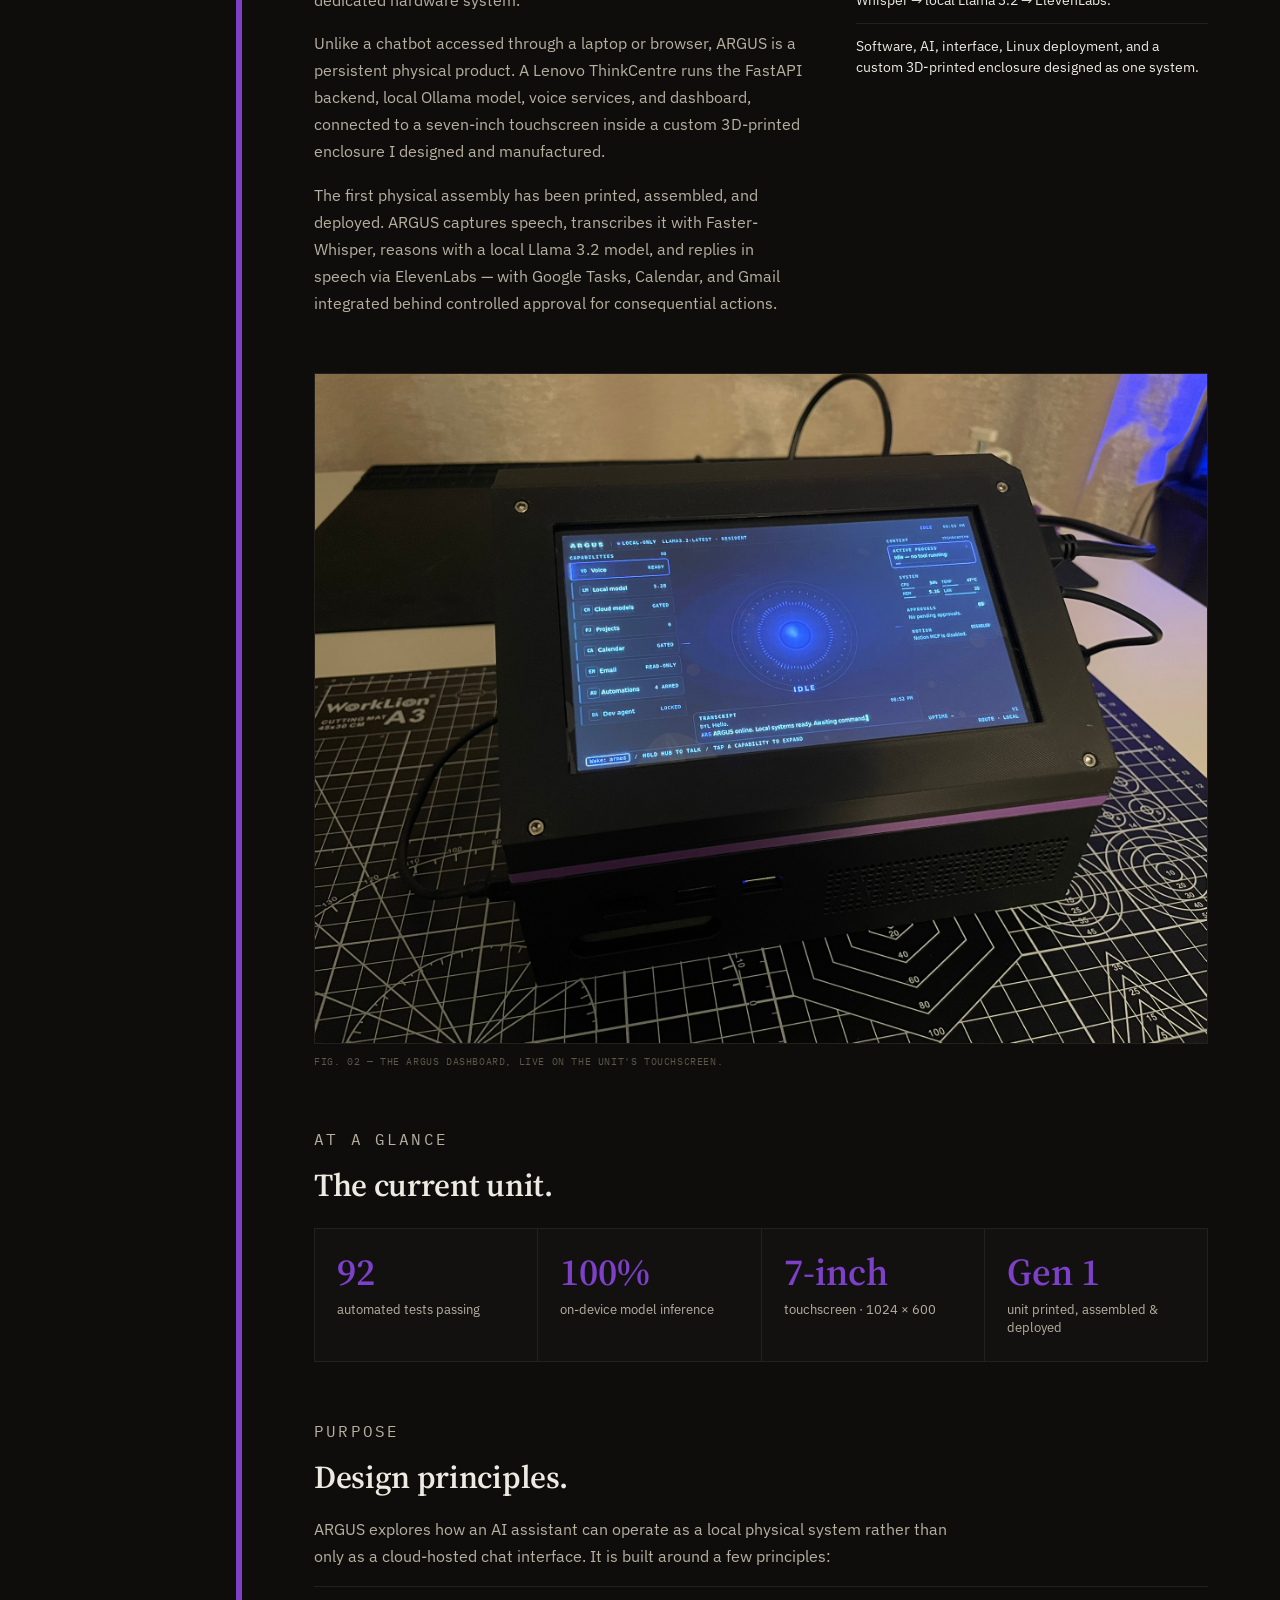
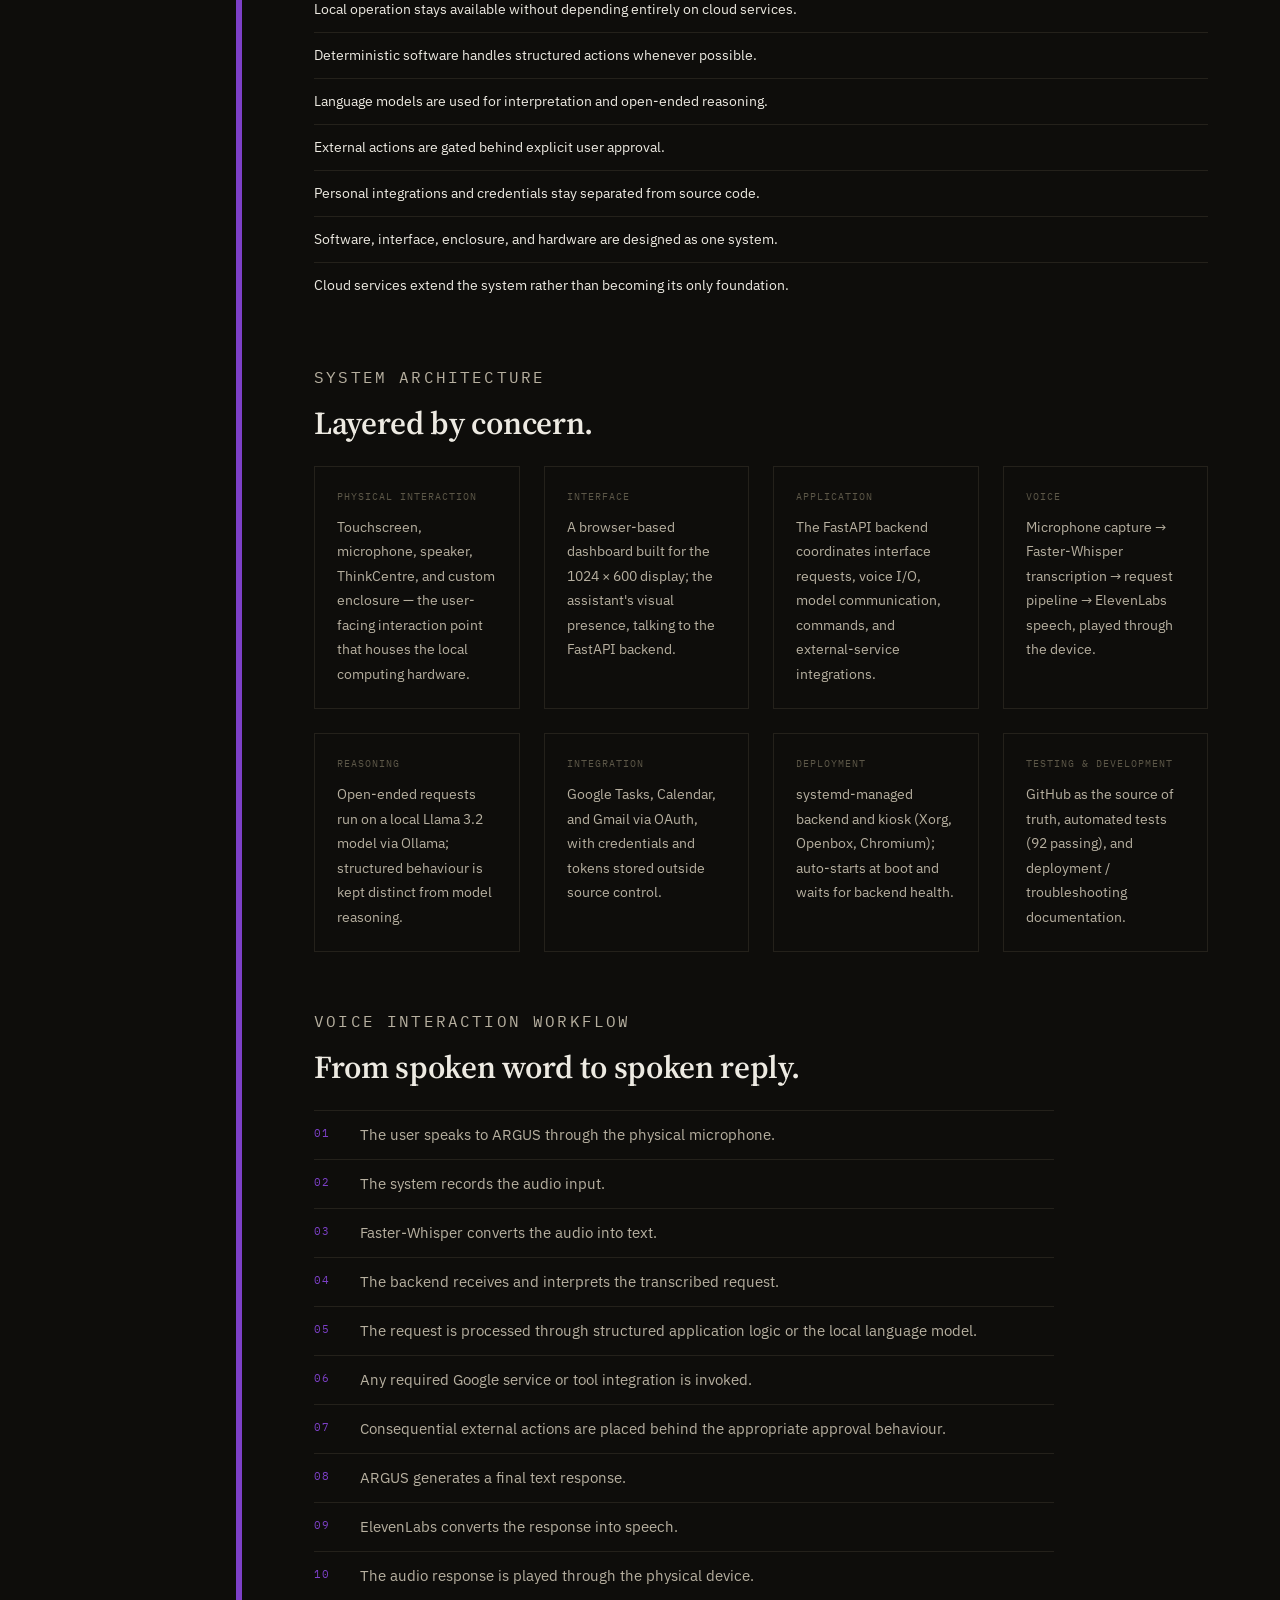
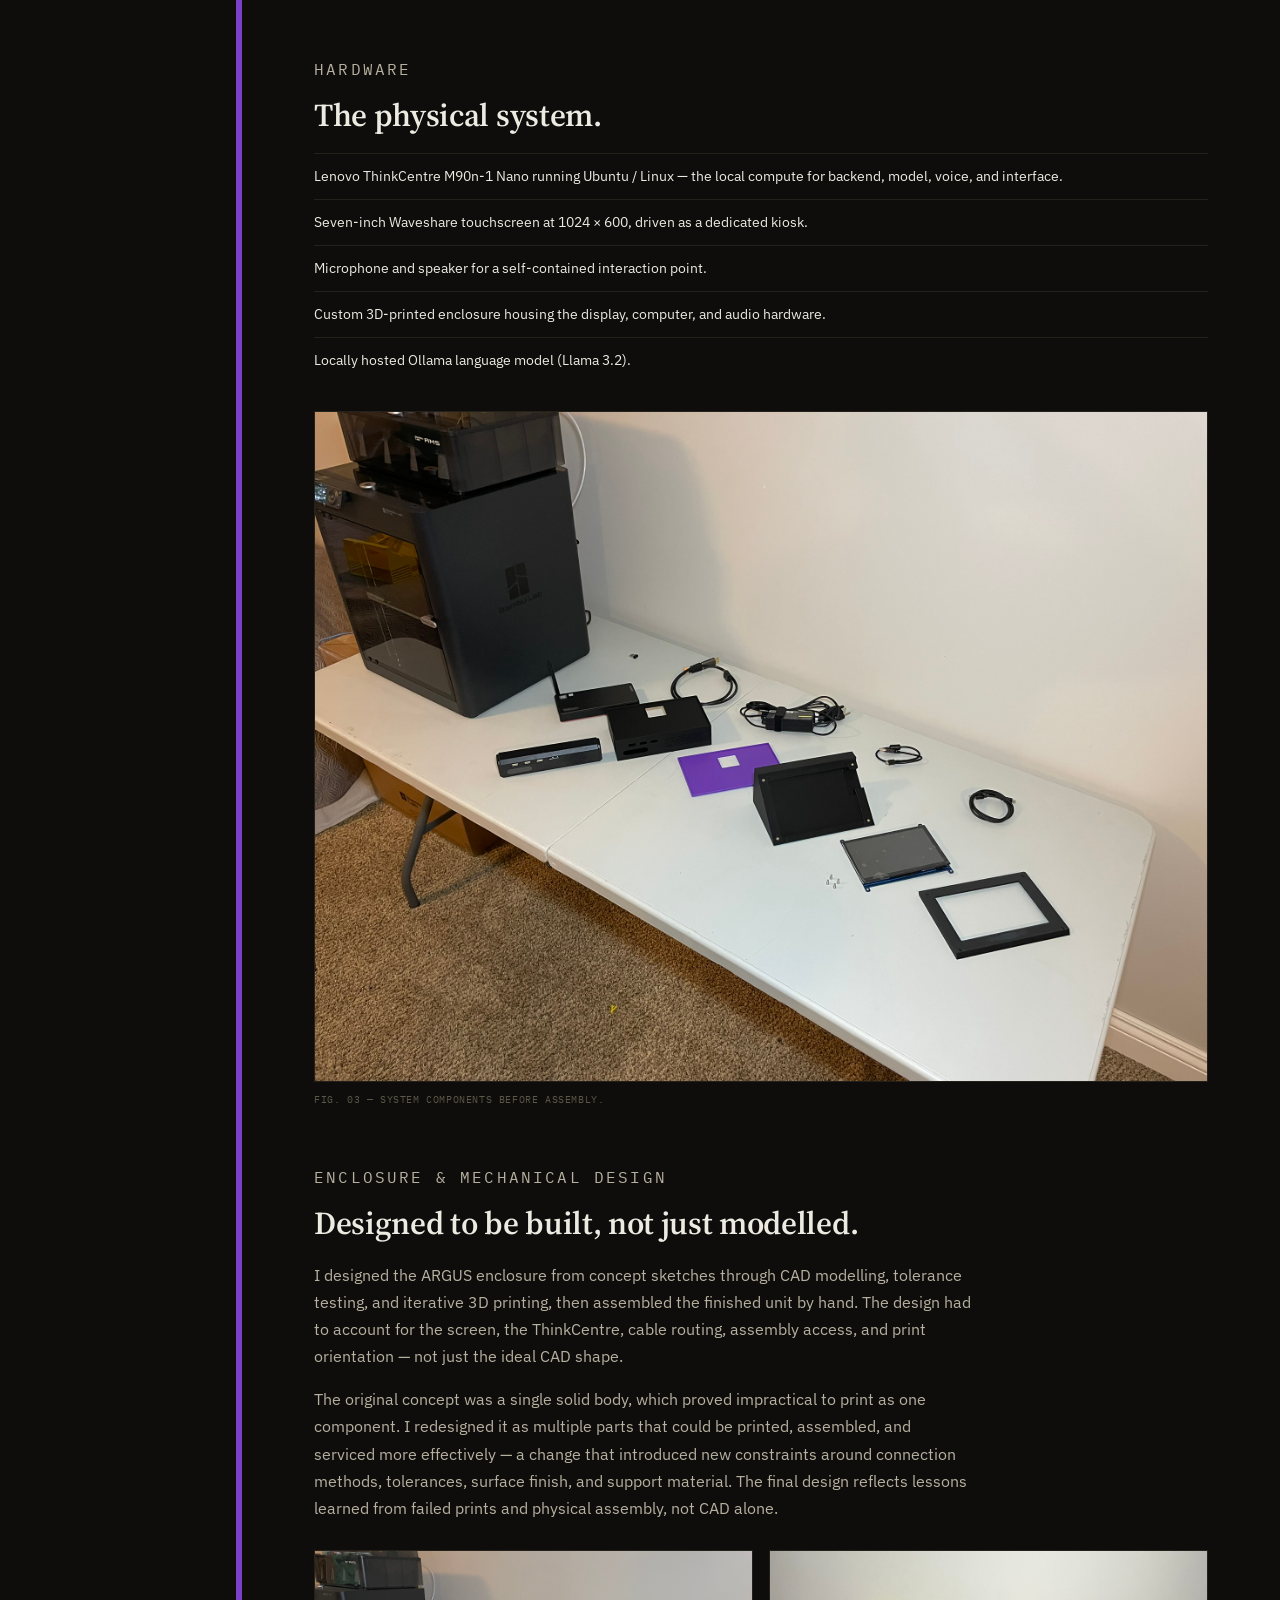
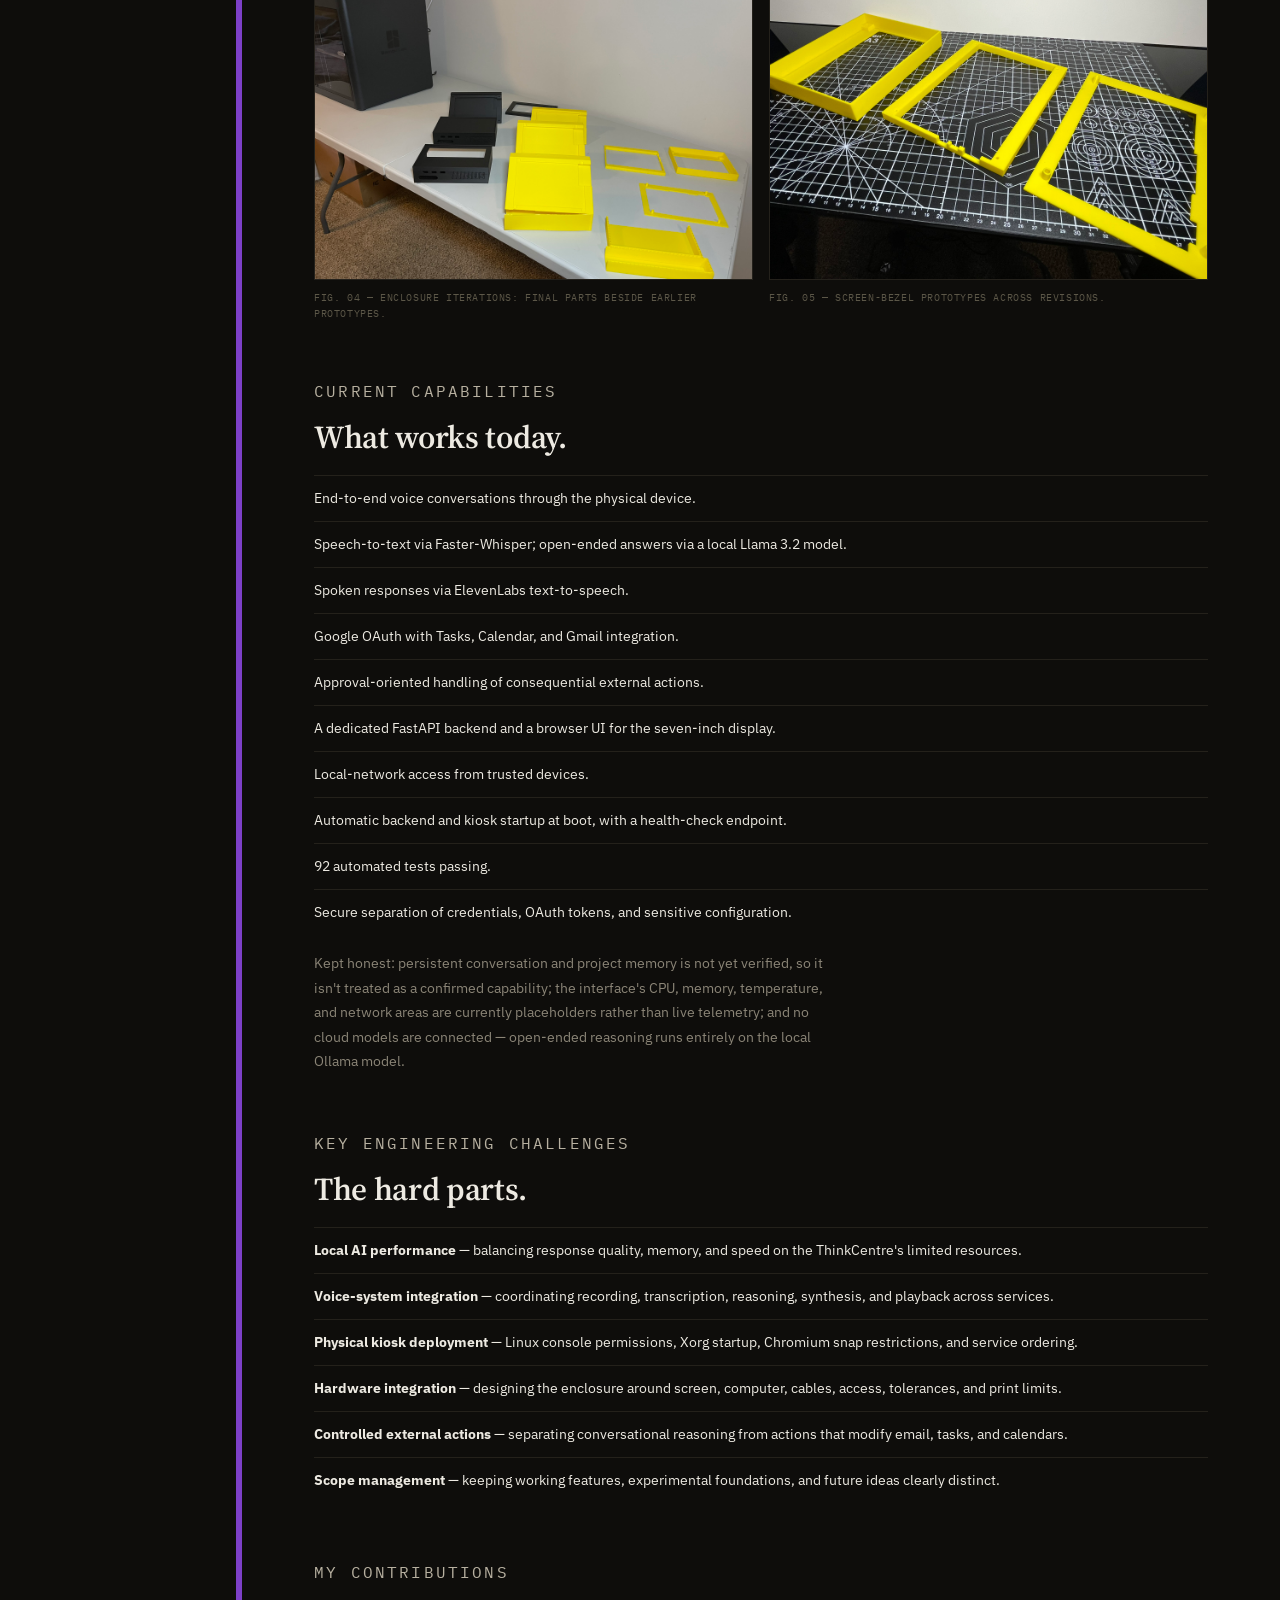
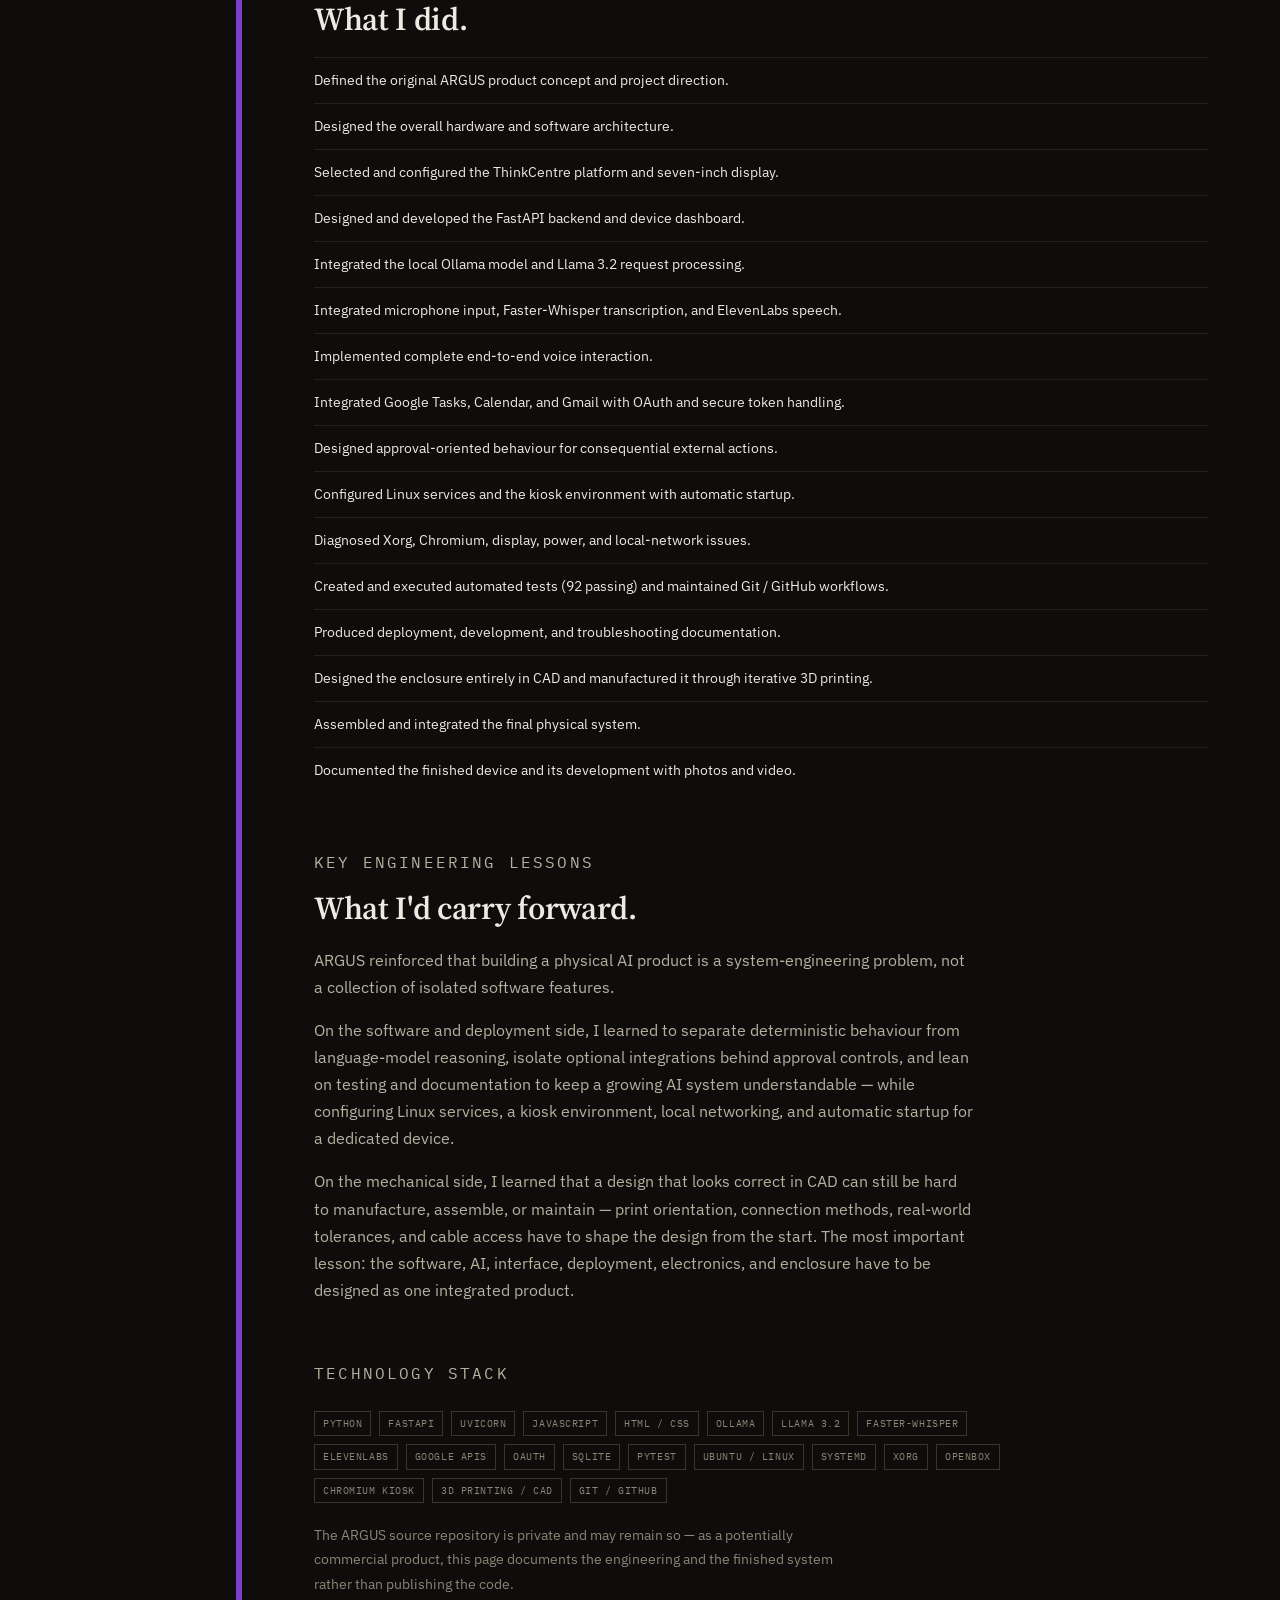
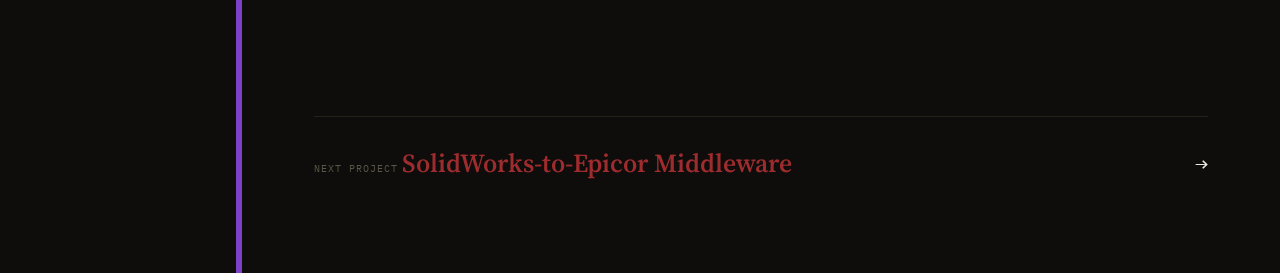
==== commit c4daa73d: "Updated ARGUS photos" ====
--- a/argus.html
+++ b/argus.html
@@ -20,6 +20,7 @@
   <link rel="icon" type="image/svg+xml" href="favicon.svg">
   <meta name="theme-color" content="#0E0D0B">
   <link rel="stylesheet" href="styles.css">
+  <script defer src="https://cloud.umami.is/script.js" data-website-id="4b866122-fcac-42a2-9e6e-7526f9d58f38"></script>
 </head>
 <body>
   <div class="layout">
@@ -103,9 +104,9 @@
             </div>
           </div>
 
-          <figure class="figure figure-narrow" style="margin:0;">
-            <img class="photo" src="media/argus/argus-interface.jpg" width="1536" height="2048" alt="The ARGUS dashboard in its idle state, showing the central glowing orb and status panels." loading="lazy">
-            <figcaption class="figcaption">Fig. 02 — the ARGUS dashboard in its idle state.</figcaption>
+          <figure class="figure" style="margin:0;">
+            <img class="photo" src="media/argus/argus-interface.jpg" width="2048" height="1536" alt="The ARGUS dashboard running on the device's own seven-inch touchscreen, showing capability status panels, a central reasoning indicator, and the live transcript in its idle state." loading="lazy">
+            <figcaption class="figcaption">Fig. 02 — the ARGUS dashboard, live on the unit's touchscreen.</figcaption>
           </figure>
 
           <!-- By the numbers -->
@@ -337,8 +338,5 @@
   </div>
 
   <script src="script.js"></script>
-  <!-- GoatCounter analytics -->
-  <script data-goatcounter="https://dylan-oesch.goatcounter.com/count"
-          async src="//gc.zgo.at/count.js"></script>
 </body>
 </html>
--- a/styles.css
+++ b/styles.css
@@ -588,9 +588,14 @@
   aspect-ratio: 3 / 4;
   background: var(--surface);
   border: 1px solid var(--border);
-  display: flex;
-  align-items: flex-end;
-  padding: 14px;
+  overflow: hidden;
+}
+
+.portrait img {
+  display: block;
+  width: 100%;
+  height: 100%;
+  object-fit: cover;
 }
 
 .about-copy p {
@@ -617,6 +622,65 @@
 
 .fact .value {
   font-size: 14px;
+}
+
+.engineering-teams {
+  margin-top: 56px;
+}
+
+.engineering-teams .team-grid {
+  grid-template-columns: repeat(2, minmax(0, 1fr));
+  margin-top: 24px;
+}
+
+.team-entry h3 {
+  margin-bottom: 10px;
+}
+
+.team-link {
+  display: inline-flex;
+  align-items: baseline;
+  gap: 6px;
+  cursor: pointer;
+}
+
+.team-link-arrow {
+  flex-shrink: 0;
+  font-family: var(--font-mono);
+  font-size: 0.8em;
+  font-weight: 400;
+  color: var(--label);
+  transition: color var(--ease);
+}
+
+.team-link:hover,
+.team-link:focus-visible,
+.team-link:hover .team-link-arrow,
+.team-link:focus-visible .team-link-arrow {
+  color: var(--accent);
+}
+
+.team-link:focus-visible {
+  outline: 1px solid var(--accent);
+  outline-offset: 4px;
+}
+
+@media (prefers-reduced-motion: no-preference) {
+  .team-link-arrow {
+    transition: color var(--ease), transform var(--ease);
+  }
+
+  .team-link:hover .team-link-arrow,
+  .team-link:focus-visible .team-link-arrow {
+    transform: translate(2px, -2px);
+  }
+}
+
+@media (prefers-reduced-motion: reduce) {
+  .team-link,
+  .team-link-arrow {
+    transition: none;
+  }
 }
 
 /* -------------------------------------------------------------
@@ -1288,6 +1352,10 @@
     max-width: 260px;
   }
 
+  .engineering-teams .team-grid {
+    grid-template-columns: 1fr;
+  }
+
   .skill-group {
     flex-direction: column;
     gap: 12px;
